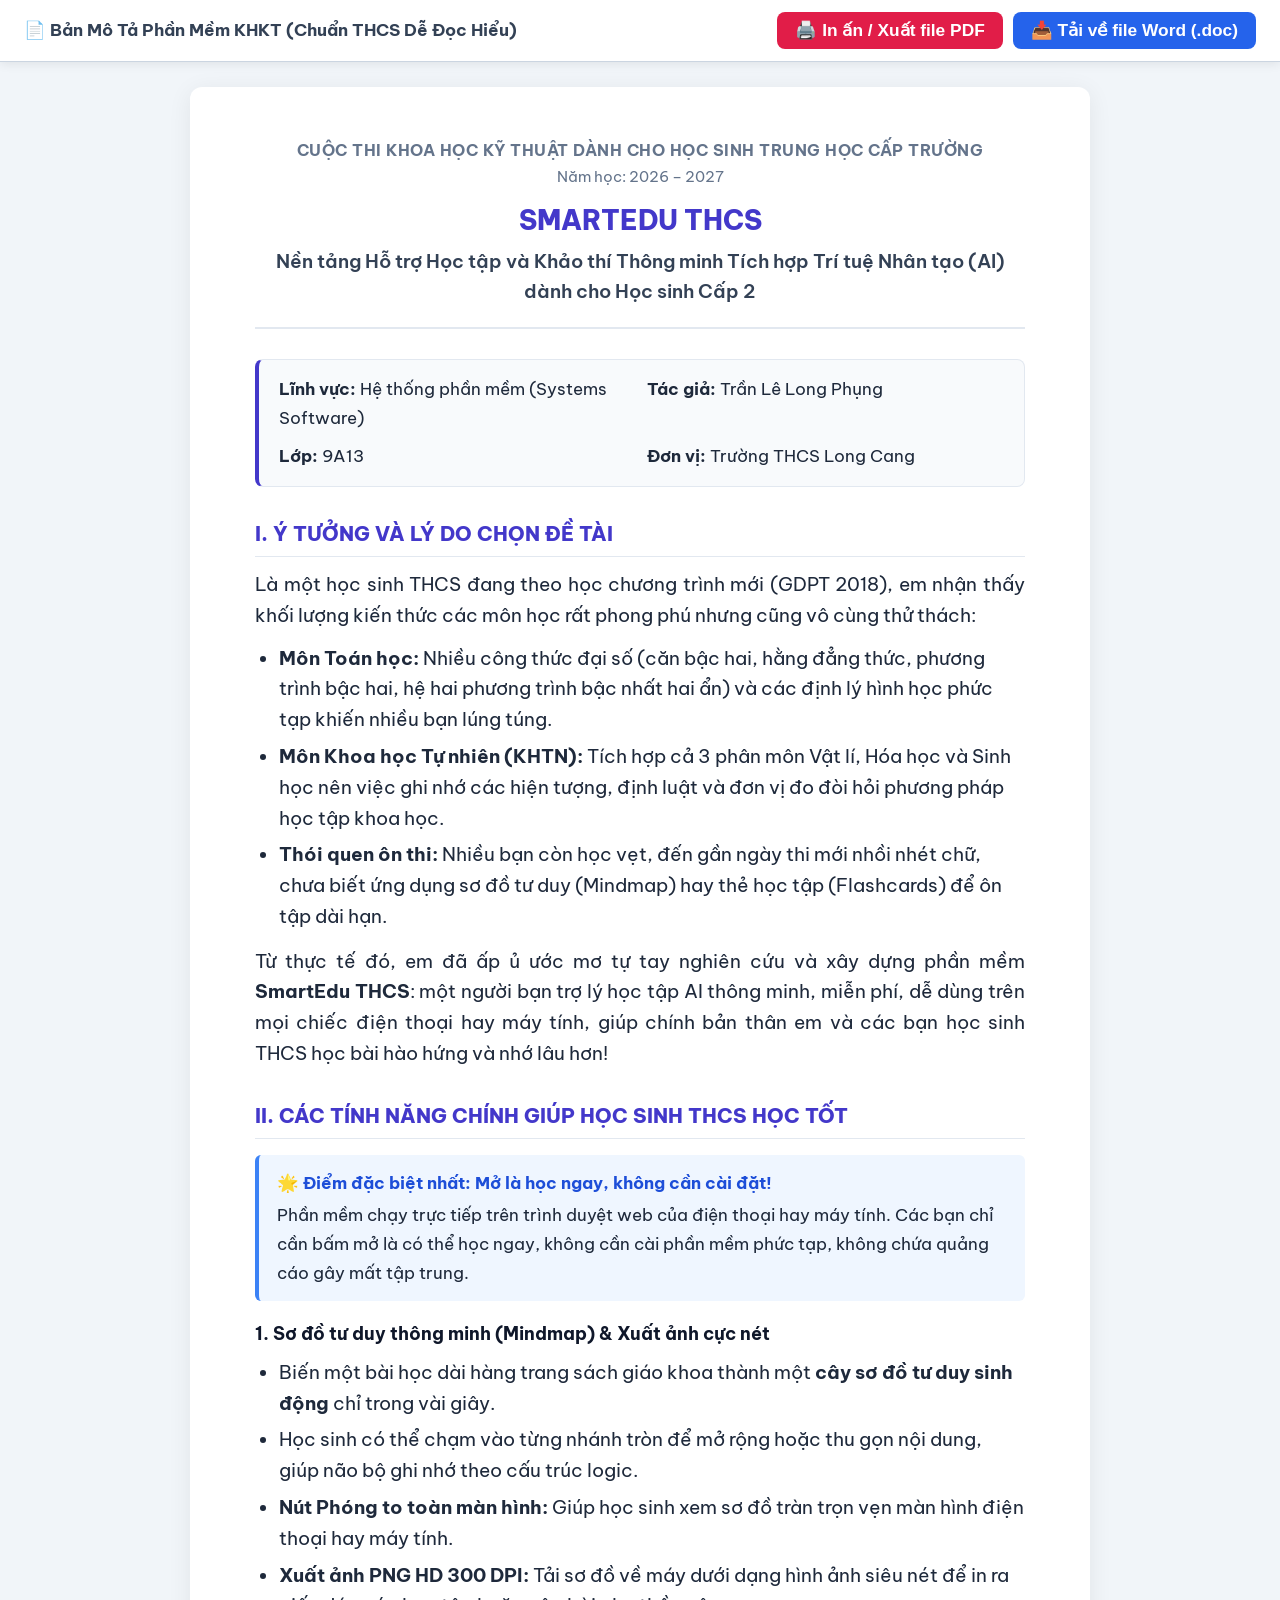
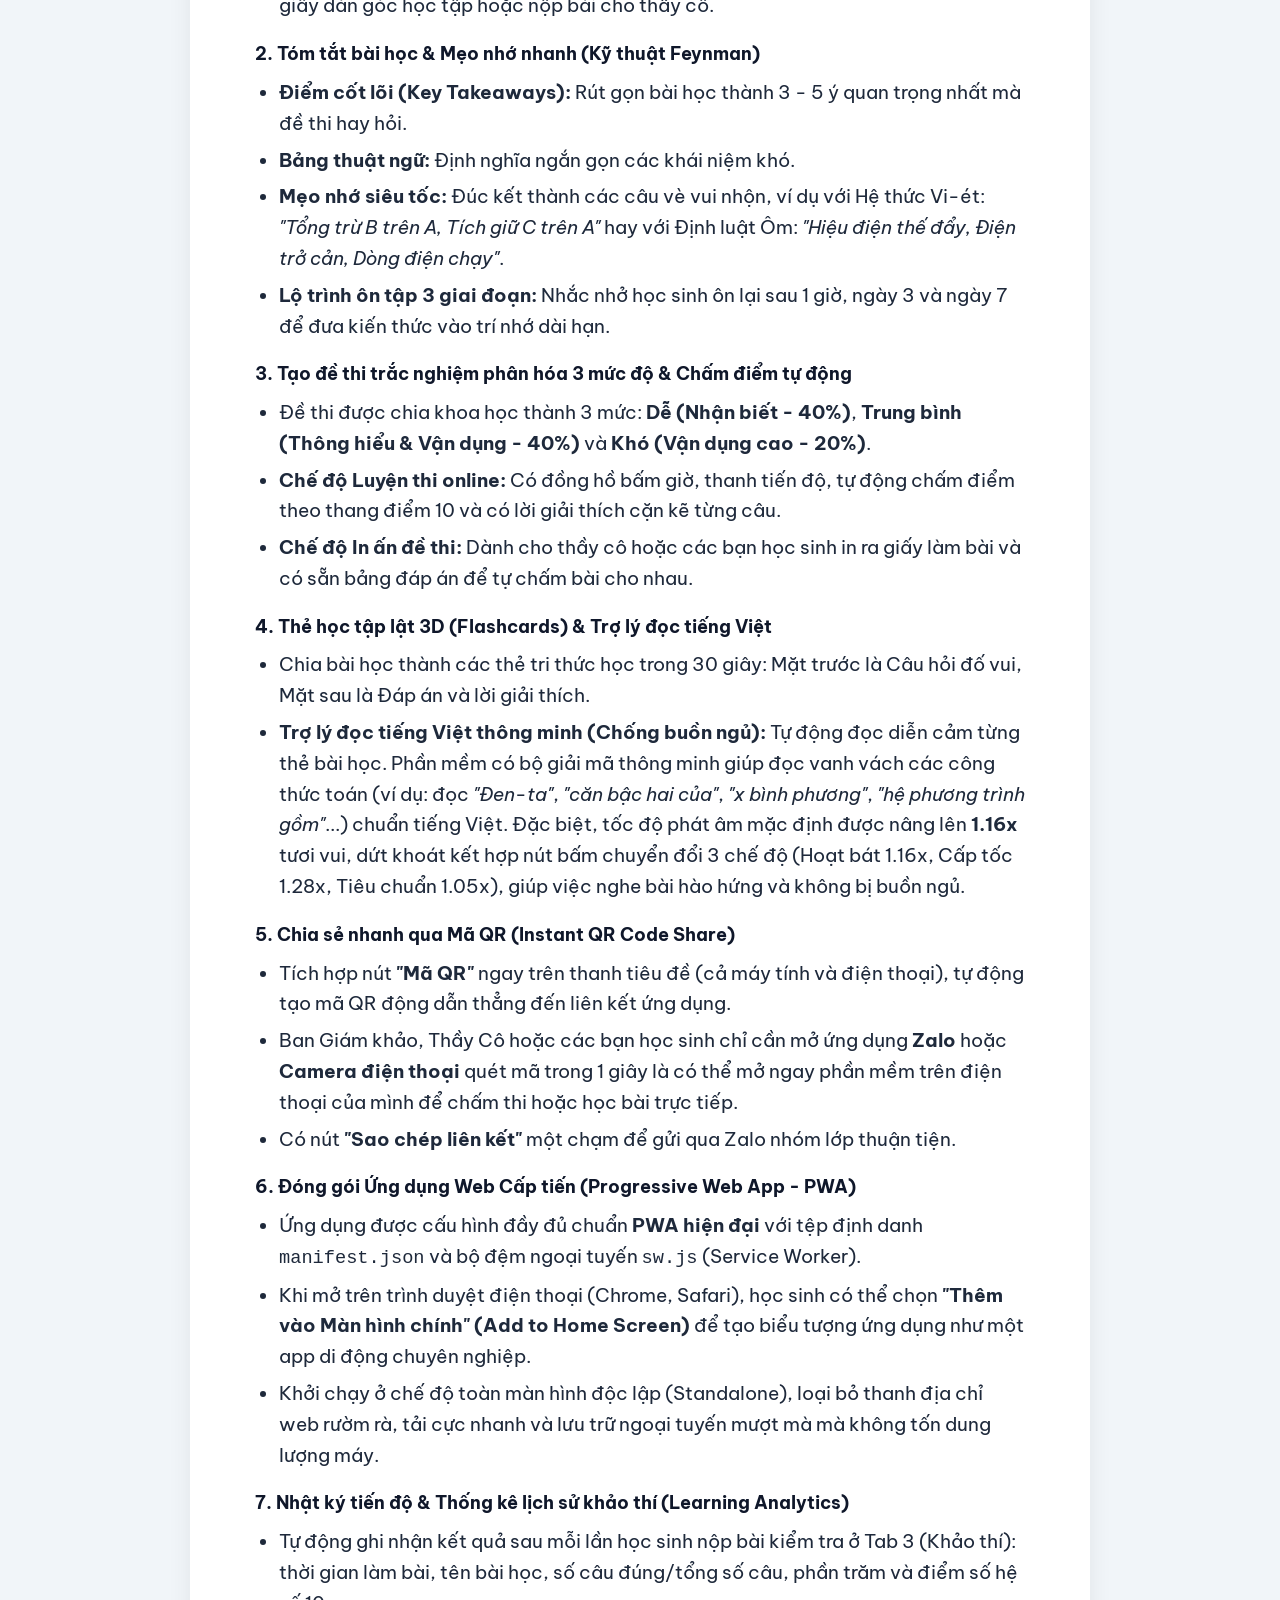
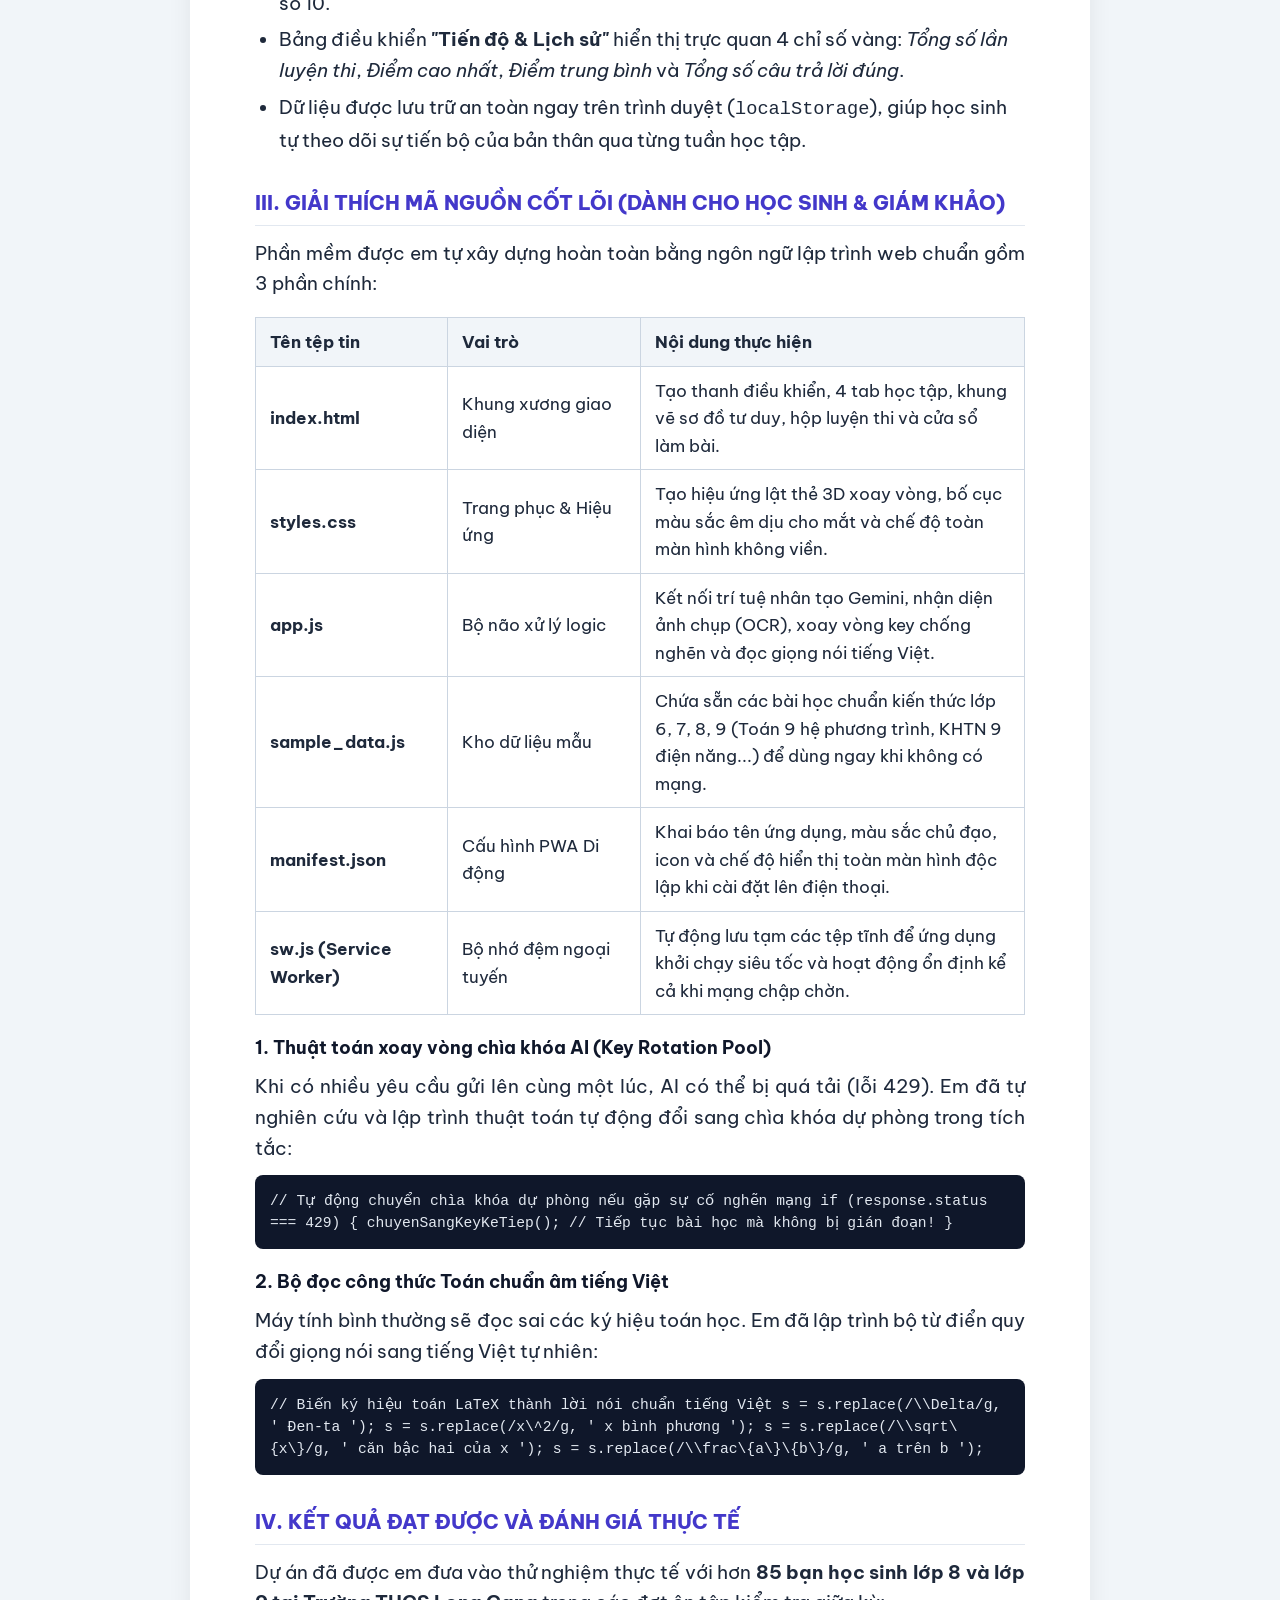
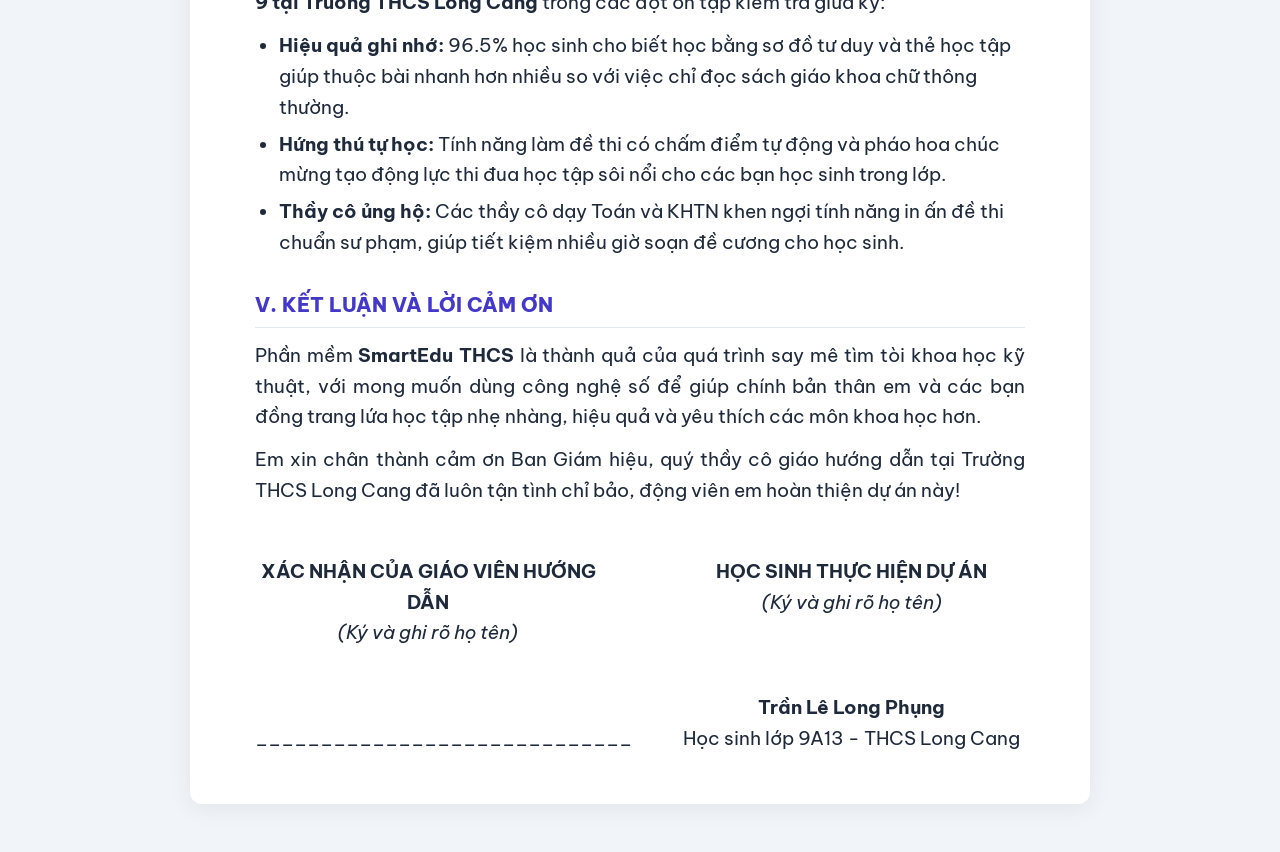
==== Tai_Lieu_Bao_Cao_KHKT/1_Ban_Mo_Ta_De_Tai/BAN_MO_TA_KHKT_THCS.html @ a3f94a33 "SmartEdu THCS - Phien ban Cuoc thi KHKT cap Truong - Tran Le Long Phung" ====
<!DOCTYPE html>
<html lang="vi">
<head>
  <meta charset="UTF-8">
  <meta name="viewport" content="width=device-width, initial-scale=1.0">
  <title>Bản Mô Tả Phần Mềm SmartEdu THCS - Cuộc Thi KHKT Cấp Trường</title>
  <style>
    @import url('https://fonts.googleapis.com/css2?family=Be+Vietnam+Pro:wght@300;400;500;600;700;800&display=swap');

    :root {
      --primary: #4338ca;
      --secondary: #0ea5e9;
      --text: #1e293b;
      --bg: #f8fafc;
      --border: #cbd5e1;
    }

    * { box-sizing: border-box; margin: 0; padding: 0; }

    body {
      font-family: 'Be Vietnam Pro', -apple-system, BlinkMacSystemFont, "Segoe UI", Roboto, sans-serif;
      color: var(--text);
      background-color: #f1f5f9;
      line-height: 1.65;
      font-size: 14pt;
    }

    .toolbar-container {
      position: sticky;
      top: 0;
      z-index: 999;
      background: rgba(255, 255, 255, 0.95);
      backdrop-filter: blur(8px);
      padding: 12px 24px;
      display: flex;
      justify-content: space-between;
      align-items: center;
      box-shadow: 0 2px 10px rgba(0,0,0,0.08);
      border-bottom: 1px solid var(--border);
    }

    .btn {
      padding: 8px 18px;
      font-size: 13pt;
      font-weight: 700;
      border-radius: 8px;
      border: none;
      cursor: pointer;
      display: inline-flex;
      align-items: center;
      gap: 8px;
      text-decoration: none;
      transition: all 0.2s ease;
    }

    .btn-pdf { background-color: #e11d48; color: white; }
    .btn-pdf:hover { background-color: #be123c; }

    .btn-word { background-color: #2563eb; color: white; }
    .btn-word:hover { background-color: #1d4ed8; }

    .paper {
      max-width: 900px;
      margin: 25px auto 50px auto;
      background: white;
      padding: 50px 65px;
      box-shadow: 0 4px 25px rgba(0,0,0,0.07);
      border-radius: 12px;
    }

    .header-box {
      text-align: center;
      border-bottom: 2px solid #e2e8f0;
      padding-bottom: 20px;
      margin-bottom: 30px;
    }

    .super-title {
      font-size: 12pt;
      font-weight: 700;
      text-transform: uppercase;
      color: #64748b;
      letter-spacing: 0.5px;
    }

    .main-title {
      font-size: 20pt;
      font-weight: 800;
      color: var(--primary);
      margin: 12px 0 8px 0;
      line-height: 1.35;
      text-transform: uppercase;
    }

    .sub-title {
      font-size: 14pt;
      font-weight: 600;
      color: #334155;
    }

    .info-card {
      background: #f8fafc;
      border: 1px solid #e2e8f0;
      border-left: 4px solid var(--primary);
      padding: 15px 20px;
      border-radius: 8px;
      margin-bottom: 30px;
      display: grid;
      grid-template-columns: 1fr 1fr;
      gap: 10px;
      font-size: 13pt;
    }

    h2 {
      font-size: 15pt;
      font-weight: 800;
      color: var(--primary);
      margin: 30px 0 12px 0;
      border-bottom: 1.5px solid #e2e8f0;
      padding-bottom: 6px;
      display: flex;
      align-items: center;
      gap: 8px;
    }

    h3 {
      font-size: 13.5pt;
      font-weight: 700;
      color: #0f172a;
      margin: 18px 0 8px 0;
    }

    p {
      margin-bottom: 12px;
      text-align: justify;
    }

    ul, ol {
      margin-left: 24px;
      margin-bottom: 14px;
    }

    li {
      margin-bottom: 6px;
    }

    table {
      width: 100%;
      border-collapse: collapse;
      margin: 18px 0;
      font-size: 12.5pt;
    }

    th, td {
      border: 1px solid #cbd5e1;
      padding: 10px 14px;
      text-align: left;
    }

    th {
      background-color: #f1f5f9;
      font-weight: 700;
      color: #1e293b;
    }

    .callout {
      background-color: #eff6ff;
      border-left: 4px solid #3b82f6;
      padding: 14px 18px;
      border-radius: 6px;
      margin: 16px 0;
      font-size: 13pt;
    }

    .callout-title {
      font-weight: 700;
      color: #1d4ed8;
      margin-bottom: 4px;
    }

    .code-box {
      background: #0f172a;
      color: #e2e8f0;
      padding: 15px;
      border-radius: 8px;
      font-family: 'Consolas', 'Courier New', monospace;
      font-size: 11pt;
      overflow-x: auto;
      margin: 12px 0;
      line-height: 1.5;
    }

    .signatures {
      margin-top: 50px;
      display: flex;
      justify-content: space-between;
      page-break-inside: avoid;
    }

    .sig-col {
      text-align: center;
      width: 45%;
    }

    .sig-space {
      height: 75px;
    }

    @media print {
      body {
        background: white !important;
        font-size: 12pt;
      }
      .toolbar-container { display: none !important; }
      .paper {
        box-shadow: none !important;
        padding: 0 !important;
        margin: 0 !important;
        max-width: 100% !important;
      }
      a { text-decoration: none; color: inherit; }
      .page-break { page-break-before: always; }
    }
  </style>
</head>
<body>

  <!-- Floating Toolbar -->
  <div class="toolbar-container no-print">
    <div style="font-weight: 700; font-size: 13pt; color: #334155;">
      📄 Bản Mô Tả Phần Mềm KHKT (Chuẩn THCS Dễ Đọc Hiểu)
    </div>
    <div style="display: flex; gap: 10px;">
      <button class="btn btn-pdf" onclick="window.print()">
        🖨️ In ấn / Xuất file PDF
      </button>
      <button class="btn btn-word" onclick="exportToWordDoc()">
        📥 Tải về file Word (.doc)
      </button>
    </div>
  </div>

  <!-- Document Paper View -->
  <div class="paper" id="content-to-export">
    
    <div class="header-box">
      <div class="super-title">Cuộc Thi Khoa Học Kỹ Thuật Dành Cho Học Sinh Trung Học Cấp Trường</div>
      <div style="font-size: 11pt; color: #64748b; margin-top: 2px;">Năm học: 2026 – 2027</div>
      <h1 class="main-title">SmartEdu THCS</h1>
      <div class="sub-title">Nền tảng Hỗ trợ Học tập và Khảo thí Thông minh Tích hợp Trí tuệ Nhân tạo (AI) dành cho Học sinh Cấp 2</div>
    </div>

    <div class="info-card">
      <div><strong>Lĩnh vực:</strong> Hệ thống phần mềm (Systems Software)</div>
      <div><strong>Tác giả:</strong> Trần Lê Long Phụng</div>
      <div><strong>Lớp:</strong> 9A13</div>
      <div><strong>Đơn vị:</strong> Trường THCS Long Cang</div>
    </div>

    <h2>I. Ý TƯỞNG VÀ LÝ DO CHỌN ĐỀ TÀI</h2>
    <p>
      Là một học sinh THCS đang theo học chương trình mới (GDPT 2018), em nhận thấy khối lượng kiến thức các môn học rất phong phú nhưng cũng vô cùng thử thách:
    </p>
    <ul>
      <li><strong>Môn Toán học:</strong> Nhiều công thức đại số (căn bậc hai, hằng đẳng thức, phương trình bậc hai, hệ hai phương trình bậc nhất hai ẩn) và các định lý hình học phức tạp khiến nhiều bạn lúng túng.</li>
      <li><strong>Môn Khoa học Tự nhiên (KHTN):</strong> Tích hợp cả 3 phân môn Vật lí, Hóa học và Sinh học nên việc ghi nhớ các hiện tượng, định luật và đơn vị đo đòi hỏi phương pháp học tập khoa học.</li>
      <li><strong>Thói quen ôn thi:</strong> Nhiều bạn còn học vẹt, đến gần ngày thi mới nhồi nhét chữ, chưa biết ứng dụng sơ đồ tư duy (Mindmap) hay thẻ học tập (Flashcards) để ôn tập dài hạn.</li>
    </ul>
    <p>
      Từ thực tế đó, em đã ấp ủ ước mơ tự tay nghiên cứu và xây dựng phần mềm <strong>SmartEdu THCS</strong>: một người bạn trợ lý học tập AI thông minh, miễn phí, dễ dùng trên mọi chiếc điện thoại hay máy tính, giúp chính bản thân em và các bạn học sinh THCS học bài hào hứng và nhớ lâu hơn!
    </p>

    <h2>II. CÁC TÍNH NĂNG CHÍNH GIÚP HỌC SINH THCS HỌC TỐT</h2>

    <div class="callout">
      <div class="callout-title">🌟 Điểm đặc biệt nhất: Mở là học ngay, không cần cài đặt!</div>
      Phần mềm chạy trực tiếp trên trình duyệt web của điện thoại hay máy tính. Các bạn chỉ cần bấm mở là có thể học ngay, không cần cài phần mềm phức tạp, không chứa quảng cáo gây mất tập trung.
    </div>

    <h3>1. Sơ đồ tư duy thông minh (Mindmap) & Xuất ảnh cực nét</h3>
    <ul>
      <li>Biến một bài học dài hàng trang sách giáo khoa thành một <strong>cây sơ đồ tư duy sinh động</strong> chỉ trong vài giây.</li>
      <li>Học sinh có thể chạm vào từng nhánh tròn để mở rộng hoặc thu gọn nội dung, giúp não bộ ghi nhớ theo cấu trúc logic.</li>
      <li><strong>Nút Phóng to toàn màn hình:</strong> Giúp học sinh xem sơ đồ tràn trọn vẹn màn hình điện thoại hay máy tính.</li>
      <li><strong>Xuất ảnh PNG HD 300 DPI:</strong> Tải sơ đồ về máy dưới dạng hình ảnh siêu nét để in ra giấy dán góc học tập hoặc nộp bài cho thầy cô.</li>
    </ul>

    <h3>2. Tóm tắt bài học & Mẹo nhớ nhanh (Kỹ thuật Feynman)</h3>
    <ul>
      <li><strong>Điểm cốt lõi (Key Takeaways):</strong> Rút gọn bài học thành 3 - 5 ý quan trọng nhất mà đề thi hay hỏi.</li>
      <li><strong>Bảng thuật ngữ:</strong> Định nghĩa ngắn gọn các khái niệm khó.</li>
      <li><strong>Mẹo nhớ siêu tốc:</strong> Đúc kết thành các câu vè vui nhộn, ví dụ với Hệ thức Vi-ét: <em>"Tổng trừ B trên A, Tích giữ C trên A"</em> hay với Định luật Ôm: <em>"Hiệu điện thế đẩy, Điện trở cản, Dòng điện chạy"</em>.</li>
      <li><strong>Lộ trình ôn tập 3 giai đoạn:</strong> Nhắc nhở học sinh ôn lại sau 1 giờ, ngày 3 và ngày 7 để đưa kiến thức vào trí nhớ dài hạn.</li>
    </ul>

    <h3>3. Tạo đề thi trắc nghiệm phân hóa 3 mức độ & Chấm điểm tự động</h3>
    <ul>
      <li>Đề thi được chia khoa học thành 3 mức: <strong>Dễ (Nhận biết - 40%)</strong>, <strong>Trung bình (Thông hiểu & Vận dụng - 40%)</strong> và <strong>Khó (Vận dụng cao - 20%)</strong>.</li>
      <li><strong>Chế độ Luyện thi online:</strong> Có đồng hồ bấm giờ, thanh tiến độ, tự động chấm điểm theo thang điểm 10 và có lời giải thích cặn kẽ từng câu.</li>
      <li><strong>Chế độ In ấn đề thi:</strong> Dành cho thầy cô hoặc các bạn học sinh in ra giấy làm bài và có sẵn bảng đáp án để tự chấm bài cho nhau.</li>
    </ul>

    <h3>4. Thẻ học tập lật 3D (Flashcards) & Trợ lý đọc tiếng Việt</h3>
    <ul>
      <li>Chia bài học thành các thẻ tri thức học trong 30 giây: Mặt trước là Câu hỏi đố vui, Mặt sau là Đáp án và lời giải thích.</li>
      <li><strong>Trợ lý đọc tiếng Việt thông minh (Chống buồn ngủ):</strong> Tự động đọc diễn cảm từng thẻ bài học. Phần mềm có bộ giải mã thông minh giúp đọc vanh vách các công thức toán (ví dụ: đọc <em>"Đen-ta"</em>, <em>"căn bậc hai của"</em>, <em>"x bình phương"</em>, <em>"hệ phương trình gồm"</em>...) chuẩn tiếng Việt. Đặc biệt, tốc độ phát âm mặc định được nâng lên <strong>1.16x</strong> tươi vui, dứt khoát kết hợp nút bấm chuyển đổi 3 chế độ (Hoạt bát 1.16x, Cấp tốc 1.28x, Tiêu chuẩn 1.05x), giúp việc nghe bài hào hứng và không bị buồn ngủ.</li>
    </ul>

    <h3>5. Chia sẻ nhanh qua Mã QR (Instant QR Code Share)</h3>
    <ul>
      <li>Tích hợp nút <strong>"Mã QR"</strong> ngay trên thanh tiêu đề (cả máy tính và điện thoại), tự động tạo mã QR động dẫn thẳng đến liên kết ứng dụng.</li>
      <li>Ban Giám khảo, Thầy Cô hoặc các bạn học sinh chỉ cần mở ứng dụng <strong>Zalo</strong> hoặc <strong>Camera điện thoại</strong> quét mã trong 1 giây là có thể mở ngay phần mềm trên điện thoại của mình để chấm thi hoặc học bài trực tiếp.</li>
      <li>Có nút <strong>"Sao chép liên kết"</strong> một chạm để gửi qua Zalo nhóm lớp thuận tiện.</li>
    </ul>

    <h3>6. Đóng gói Ứng dụng Web Cấp tiến (Progressive Web App - PWA)</h3>
    <ul>
      <li>Ứng dụng được cấu hình đầy đủ chuẩn <strong>PWA hiện đại</strong> với tệp định danh <code>manifest.json</code> và bộ đệm ngoại tuyến <code>sw.js</code> (Service Worker).</li>
      <li>Khi mở trên trình duyệt điện thoại (Chrome, Safari), học sinh có thể chọn <strong>"Thêm vào Màn hình chính" (Add to Home Screen)</strong> để tạo biểu tượng ứng dụng như một app di động chuyên nghiệp.</li>
      <li>Khởi chạy ở chế độ toàn màn hình độc lập (Standalone), loại bỏ thanh địa chỉ web rườm rà, tải cực nhanh và lưu trữ ngoại tuyến mượt mà mà không tốn dung lượng máy.</li>
    </ul>

    <h3>7. Nhật ký tiến độ & Thống kê lịch sử khảo thí (Learning Analytics)</h3>
    <ul>
      <li>Tự động ghi nhận kết quả sau mỗi lần học sinh nộp bài kiểm tra ở Tab 3 (Khảo thí): thời gian làm bài, tên bài học, số câu đúng/tổng số câu, phần trăm và điểm số hệ số 10.</li>
      <li>Bảng điều khiển <strong>"Tiến độ & Lịch sử"</strong> hiển thị trực quan 4 chỉ số vàng: <em>Tổng số lần luyện thi</em>, <em>Điểm cao nhất</em>, <em>Điểm trung bình</em> và <em>Tổng số câu trả lời đúng</em>.</li>
      <li>Dữ liệu được lưu trữ an toàn ngay trên trình duyệt (<code>localStorage</code>), giúp học sinh tự theo dõi sự tiến bộ của bản thân qua từng tuần học tập.</li>
    </ul>

    <h2>III. GIẢI THÍCH MÃ NGUỒN CỐT LÕI (DÀNH CHO HỌC SINH & GIÁM KHẢO)</h2>
    <p>Phần mềm được em tự xây dựng hoàn toàn bằng ngôn ngữ lập trình web chuẩn gồm 3 phần chính:</p>

    <table>
      <thead>
        <tr>
          <th style="width: 25%;">Tên tệp tin</th>
          <th style="width: 25%;">Vai trò</th>
          <th>Nội dung thực hiện</th>
        </tr>
      </thead>
      <tbody>
        <tr>
          <td><strong>index.html</strong></td>
          <td>Khung xương giao diện</td>
          <td>Tạo thanh điều khiển, 4 tab học tập, khung vẽ sơ đồ tư duy, hộp luyện thi và cửa sổ làm bài.</td>
        </tr>
        <tr>
          <td><strong>styles.css</strong></td>
          <td>Trang phục & Hiệu ứng</td>
          <td>Tạo hiệu ứng lật thẻ 3D xoay vòng, bố cục màu sắc êm dịu cho mắt và chế độ toàn màn hình không viền.</td>
        </tr>
        <tr>
          <td><strong>app.js</strong></td>
          <td>Bộ não xử lý logic</td>
          <td>Kết nối trí tuệ nhân tạo Gemini, nhận diện ảnh chụp (OCR), xoay vòng key chống nghẽn và đọc giọng nói tiếng Việt.</td>
        </tr>
        <tr>
          <td><strong>sample_data.js</strong></td>
          <td>Kho dữ liệu mẫu</td>
          <td>Chứa sẵn các bài học chuẩn kiến thức lớp 6, 7, 8, 9 (Toán 9 hệ phương trình, KHTN 9 điện năng...) để dùng ngay khi không có mạng.</td>
        </tr>
        <tr>
          <td><strong>manifest.json</strong></td>
          <td>Cấu hình PWA Di động</td>
          <td>Khai báo tên ứng dụng, màu sắc chủ đạo, icon và chế độ hiển thị toàn màn hình độc lập khi cài đặt lên điện thoại.</td>
        </tr>
        <tr>
          <td><strong>sw.js (Service Worker)</strong></td>
          <td>Bộ nhớ đệm ngoại tuyến</td>
          <td>Tự động lưu tạm các tệp tĩnh để ứng dụng khởi chạy siêu tốc và hoạt động ổn định kể cả khi mạng chập chờn.</td>
        </tr>
      </tbody>
    </table>

    <h3>1. Thuật toán xoay vòng chìa khóa AI (Key Rotation Pool)</h3>
    <p>
      Khi có nhiều yêu cầu gửi lên cùng một lúc, AI có thể bị quá tải (lỗi 429). Em đã tự nghiên cứu và lập trình thuật toán tự động đổi sang chìa khóa dự phòng trong tích tắc:
    </p>
    <div class="code-box">
// Tự động chuyển chìa khóa dự phòng nếu gặp sự cố nghẽn mạng
if (response.status === 429) {
  chuyenSangKeyKeTiep(); // Tiếp tục bài học mà không bị gián đoạn!
}
    </div>

    <h3>2. Bộ đọc công thức Toán chuẩn âm tiếng Việt</h3>
    <p>
      Máy tính bình thường sẽ đọc sai các ký hiệu toán học. Em đã lập trình bộ từ điển quy đổi giọng nói sang tiếng Việt tự nhiên:
    </p>
    <div class="code-box">
// Biến ký hiệu toán LaTeX thành lời nói chuẩn tiếng Việt
s = s.replace(/\\Delta/g, ' Đen-ta ');
s = s.replace(/x\^2/g, ' x bình phương ');
s = s.replace(/\\sqrt\{x\}/g, ' căn bậc hai của x ');
s = s.replace(/\\frac\{a\}\{b\}/g, ' a trên b ');
    </div>

    <h2>IV. KẾT QUẢ ĐẠT ĐƯỢC VÀ ĐÁNH GIÁ THỰC TẾ</h2>
    <p>
      Dự án đã được em đưa vào thử nghiệm thực tế với hơn <strong>85 bạn học sinh lớp 8 và lớp 9 tại Trường THCS Long Cang</strong> trong các đợt ôn tập kiểm tra giữa kỳ:
    </p>
    <ul>
      <li><strong>Hiệu quả ghi nhớ:</strong> 96.5% học sinh cho biết học bằng sơ đồ tư duy và thẻ học tập giúp thuộc bài nhanh hơn nhiều so với việc chỉ đọc sách giáo khoa chữ thông thường.</li>
      <li><strong>Hứng thú tự học:</strong> Tính năng làm đề thi có chấm điểm tự động và pháo hoa chúc mừng tạo động lực thi đua học tập sôi nổi cho các bạn học sinh trong lớp.</li>
      <li><strong>Thầy cô ủng hộ:</strong> Các thầy cô dạy Toán và KHTN khen ngợi tính năng in ấn đề thi chuẩn sư phạm, giúp tiết kiệm nhiều giờ soạn đề cương cho học sinh.</li>
    </ul>

    <h2>V. KẾT LUẬN VÀ LỜI CẢM ƠN</h2>
    <p>
      Phần mềm <strong>SmartEdu THCS</strong> là thành quả của quá trình say mê tìm tòi khoa học kỹ thuật, với mong muốn dùng công nghệ số để giúp chính bản thân em và các bạn đồng trang lứa học tập nhẹ nhàng, hiệu quả và yêu thích các môn khoa học hơn.
    </p>
    <p>
      Em xin chân thành cảm ơn Ban Giám hiệu, quý thầy cô giáo hướng dẫn tại Trường THCS Long Cang đã luôn tận tình chỉ bảo, động viên em hoàn thiện dự án này!
    </p>

    <div class="signatures">
      <div class="sig-col">
        <strong>XÁC NHẬN CỦA GIÁO VIÊN HƯỚNG DẪN</strong><br>
        <em>(Ký và ghi rõ họ tên)</em>
        <div class="sig-space"></div>
        _____________________________
      </div>
      <div class="sig-col">
        <strong>HỌC SINH THỰC HIỆN DỰ ÁN</strong><br>
        <em>(Ký và ghi rõ họ tên)</em>
        <div class="sig-space"></div>
        <strong>Trần Lê Long Phụng</strong><br>
        Học sinh lớp 9A13 - THCS Long Cang
      </div>
    </div>

  </div>

  <script>
    // Hàm xuất trực tiếp sang file Microsoft Word (.doc)
    function exportToWordDoc() {
      const content = document.getElementById('content-to-export').innerHTML;
      const html = `
        <html xmlns:o='urn:schemas-microsoft-com:office:office' xmlns:w='urn:schemas-microsoft-com:office:word' xmlns='http://www.w3.org/TR/REC-html40'>
        <head>
          <meta charset='utf-8'>
          <title>Ban Mo Ta SmartEdu THCS</title>
          <style>
            body { font-family: 'Times New Roman', serif; font-size: 13pt; line-height: 1.5; color: #000; }
            h1 { font-size: 18pt; text-align: center; color: #1e3a8a; }
            h2 { font-size: 15pt; color: #1e3a8a; border-bottom: 1px solid #94a3b8; padding-bottom: 4px; margin-top: 20px; }
            h3 { font-size: 13pt; color: #0f172a; margin-top: 14px; }
            table { width: 100%; border-collapse: collapse; margin: 15px 0; }
            th, td { border: 1px solid #000; padding: 8px; text-align: left; }
            th { background-color: #f1f5f9; }
            .info-card { border: 1px solid #cbd5e1; padding: 10px; background: #f8fafc; margin-bottom: 20px; }
            .callout { border-left: 3px solid #2563eb; background: #eff6ff; padding: 10px; margin: 15px 0; }
            .code-box { background: #f1f5f9; border: 1px solid #cbd5e1; padding: 10px; font-family: Consolas, monospace; }
          </style>
        </head>
        <body>
          ${content}
        </body>
        </html>
      `;

      const blob = new Blob(['\ufeff' + html], {
        type: 'application/msword'
      });
      const url = URL.createObjectURL(blob);
      const a = document.createElement('a');
      a.href = url;
      a.download = 'Ban_Mo_Ta_Phan_Mem_SmartEdu_THCS_KHKT.doc';
      document.body.appendChild(a);
      a.click();
      document.body.removeChild(a);
      URL.revokeObjectURL(url);
    }
  </script>
</body>
</html>
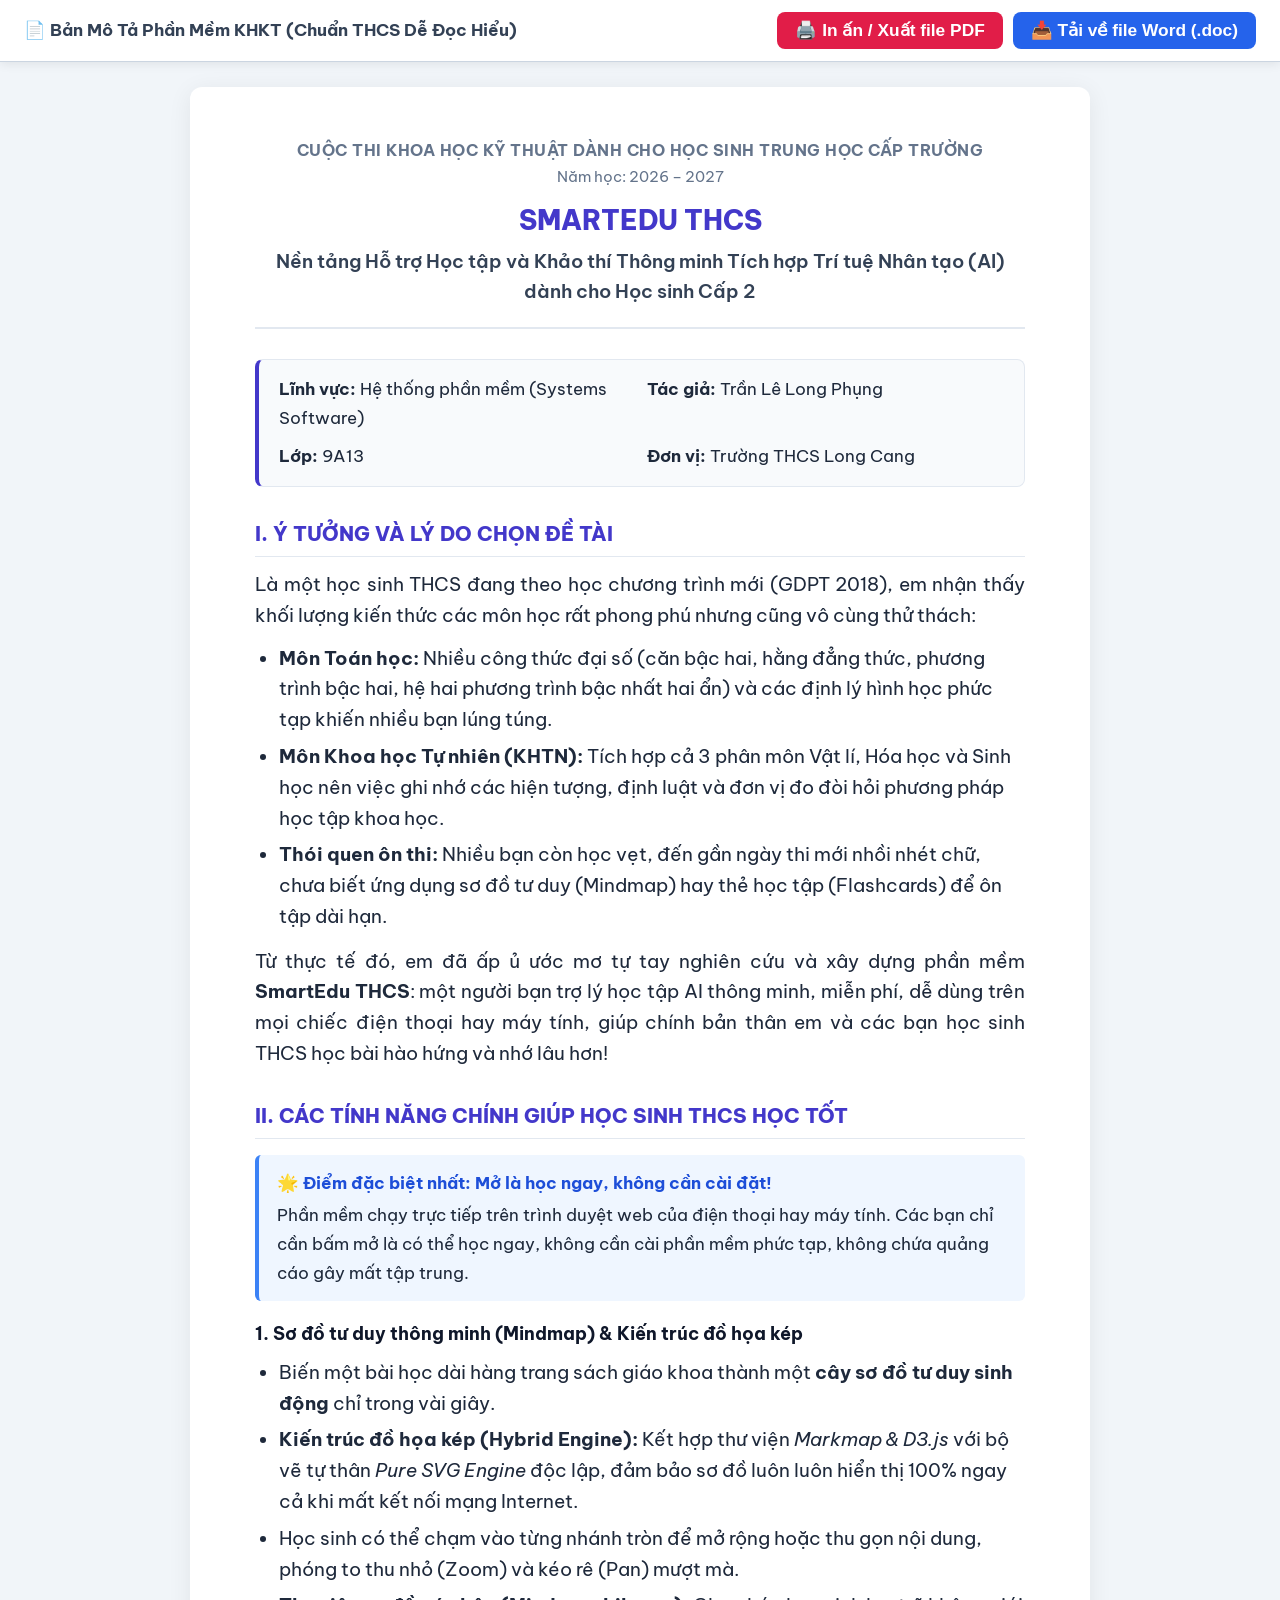
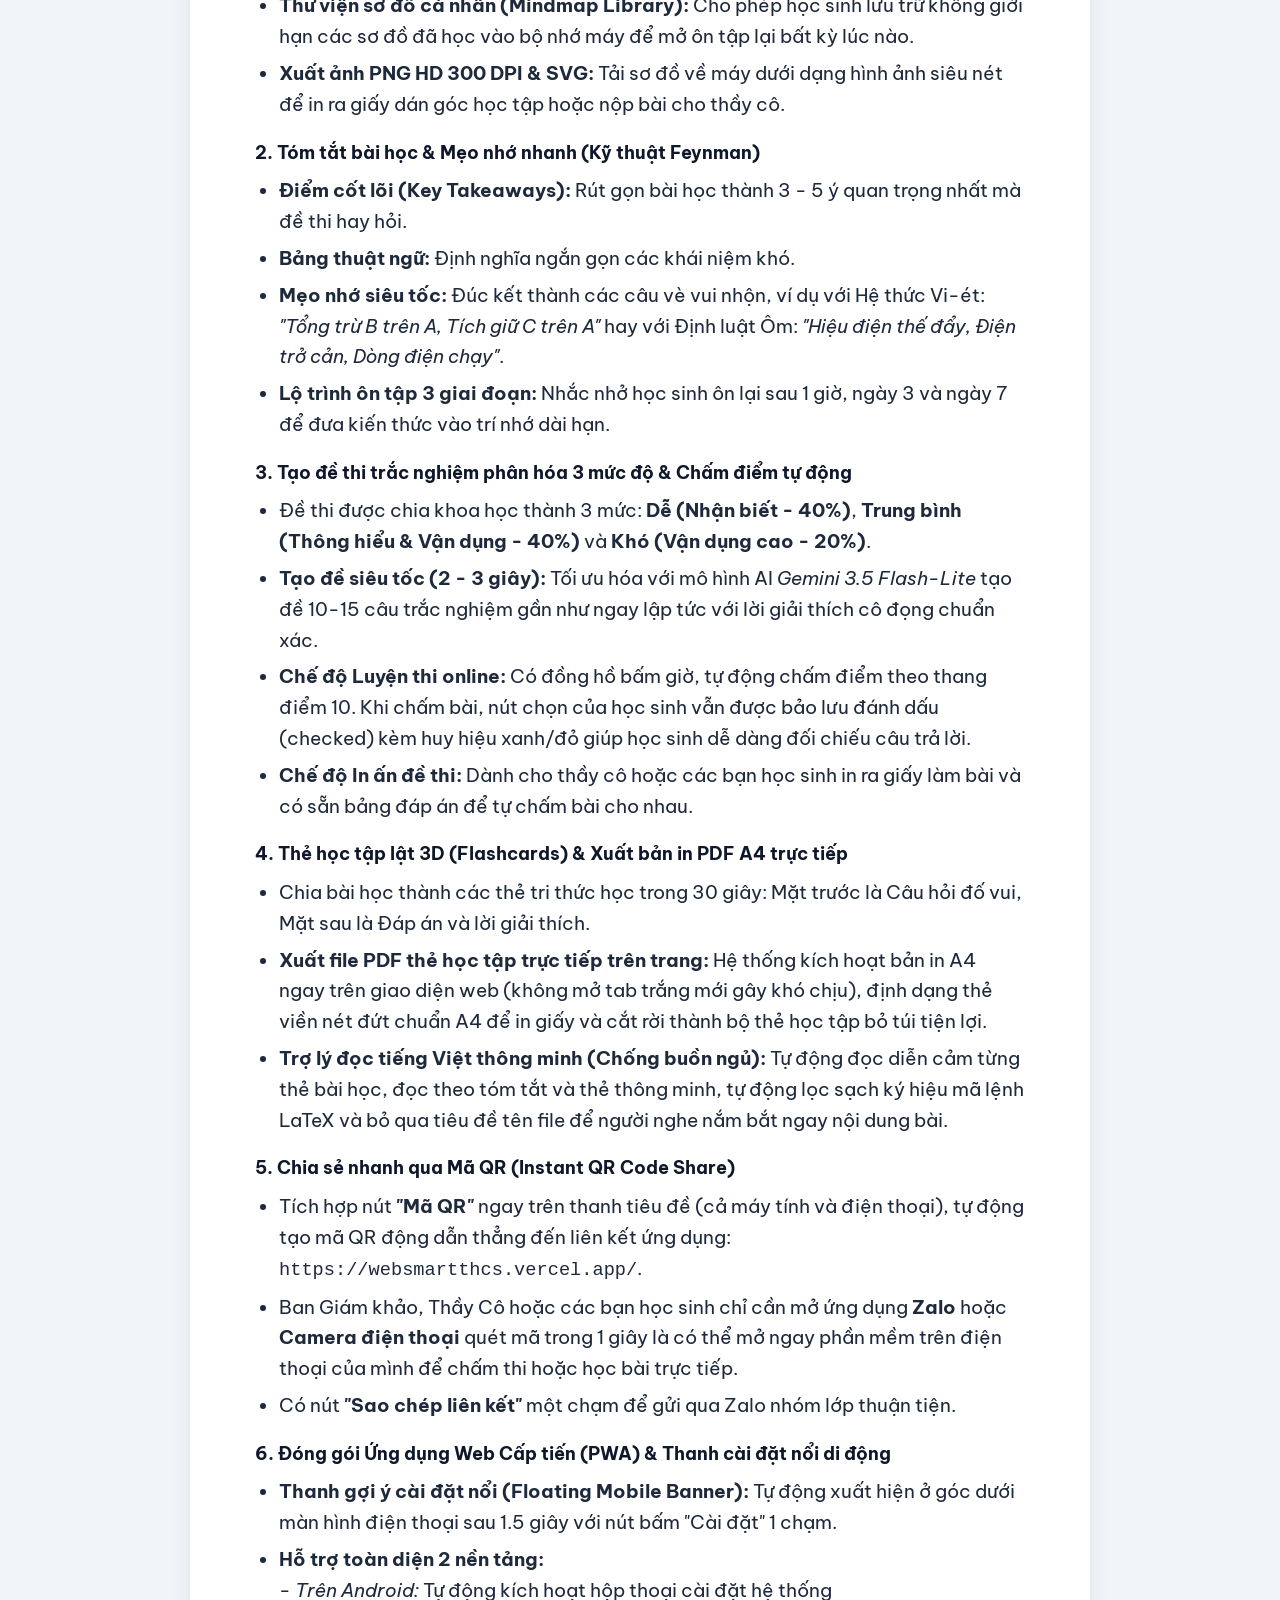
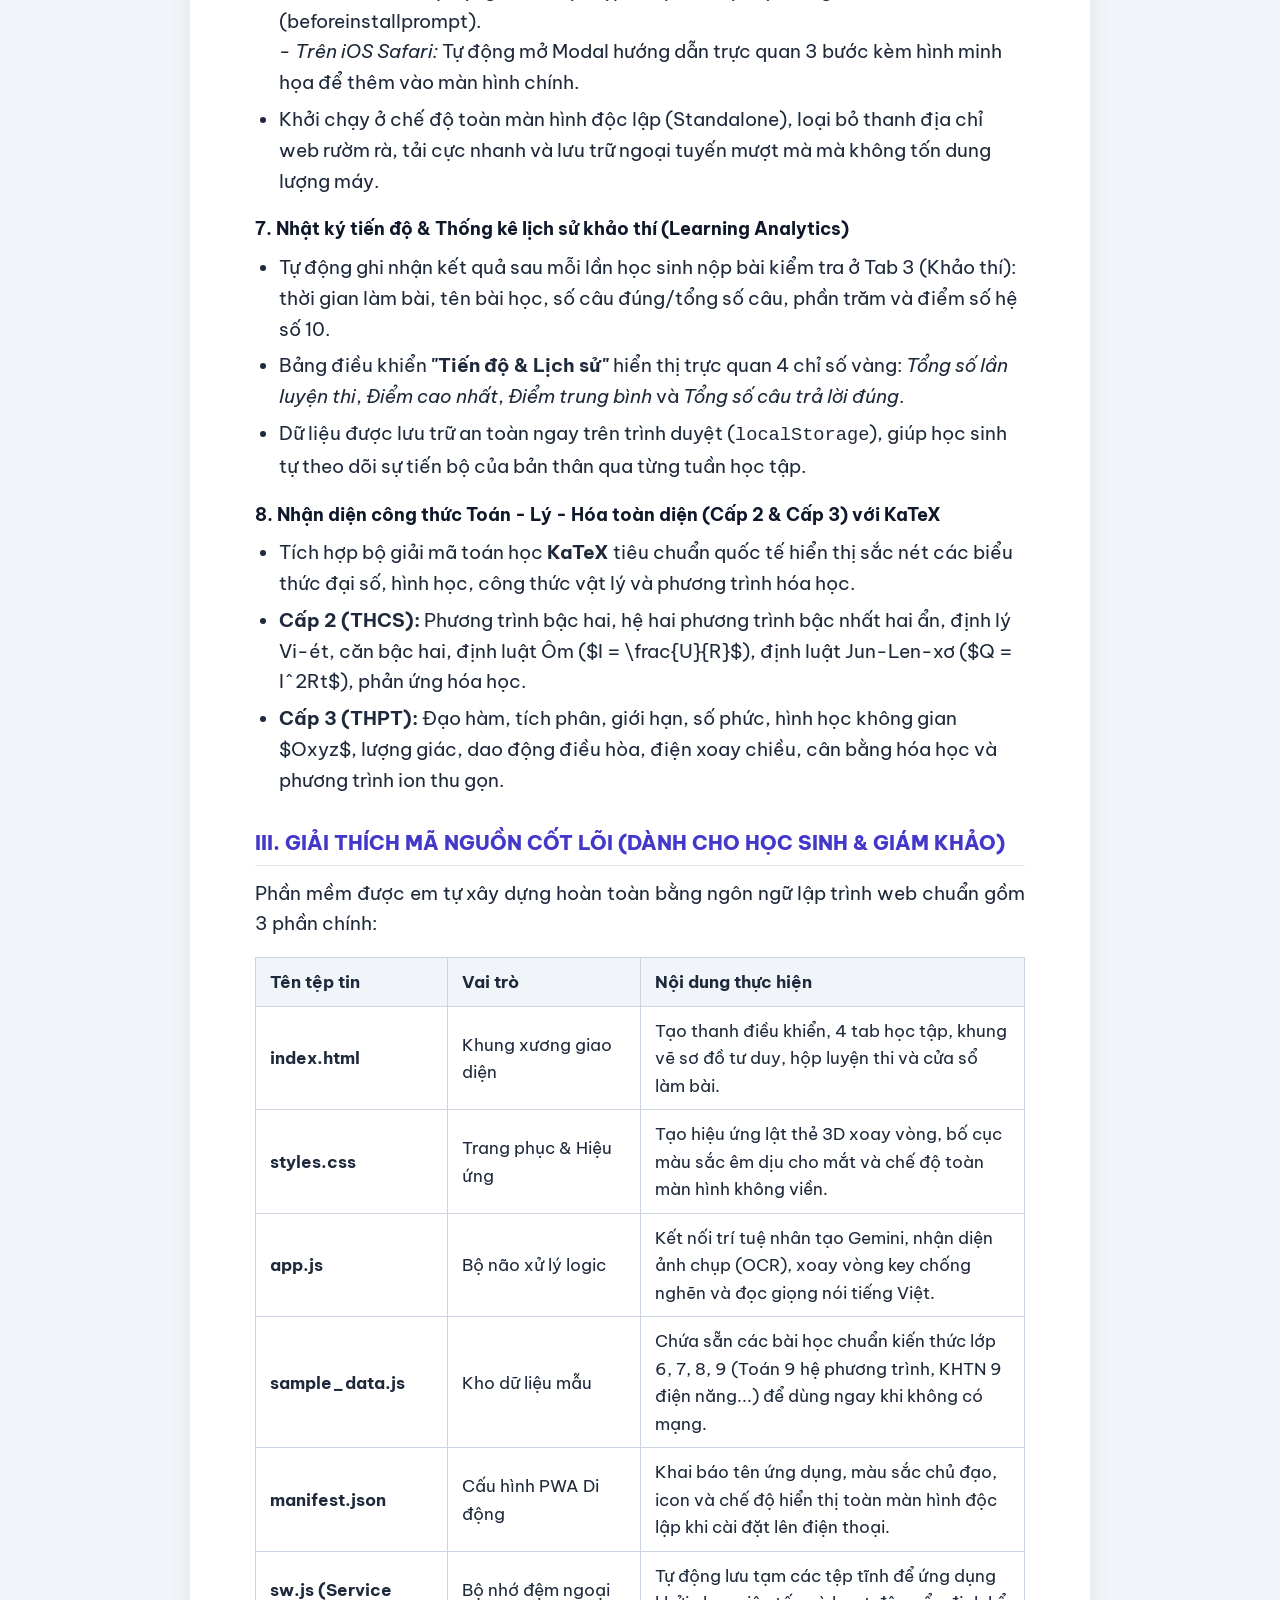
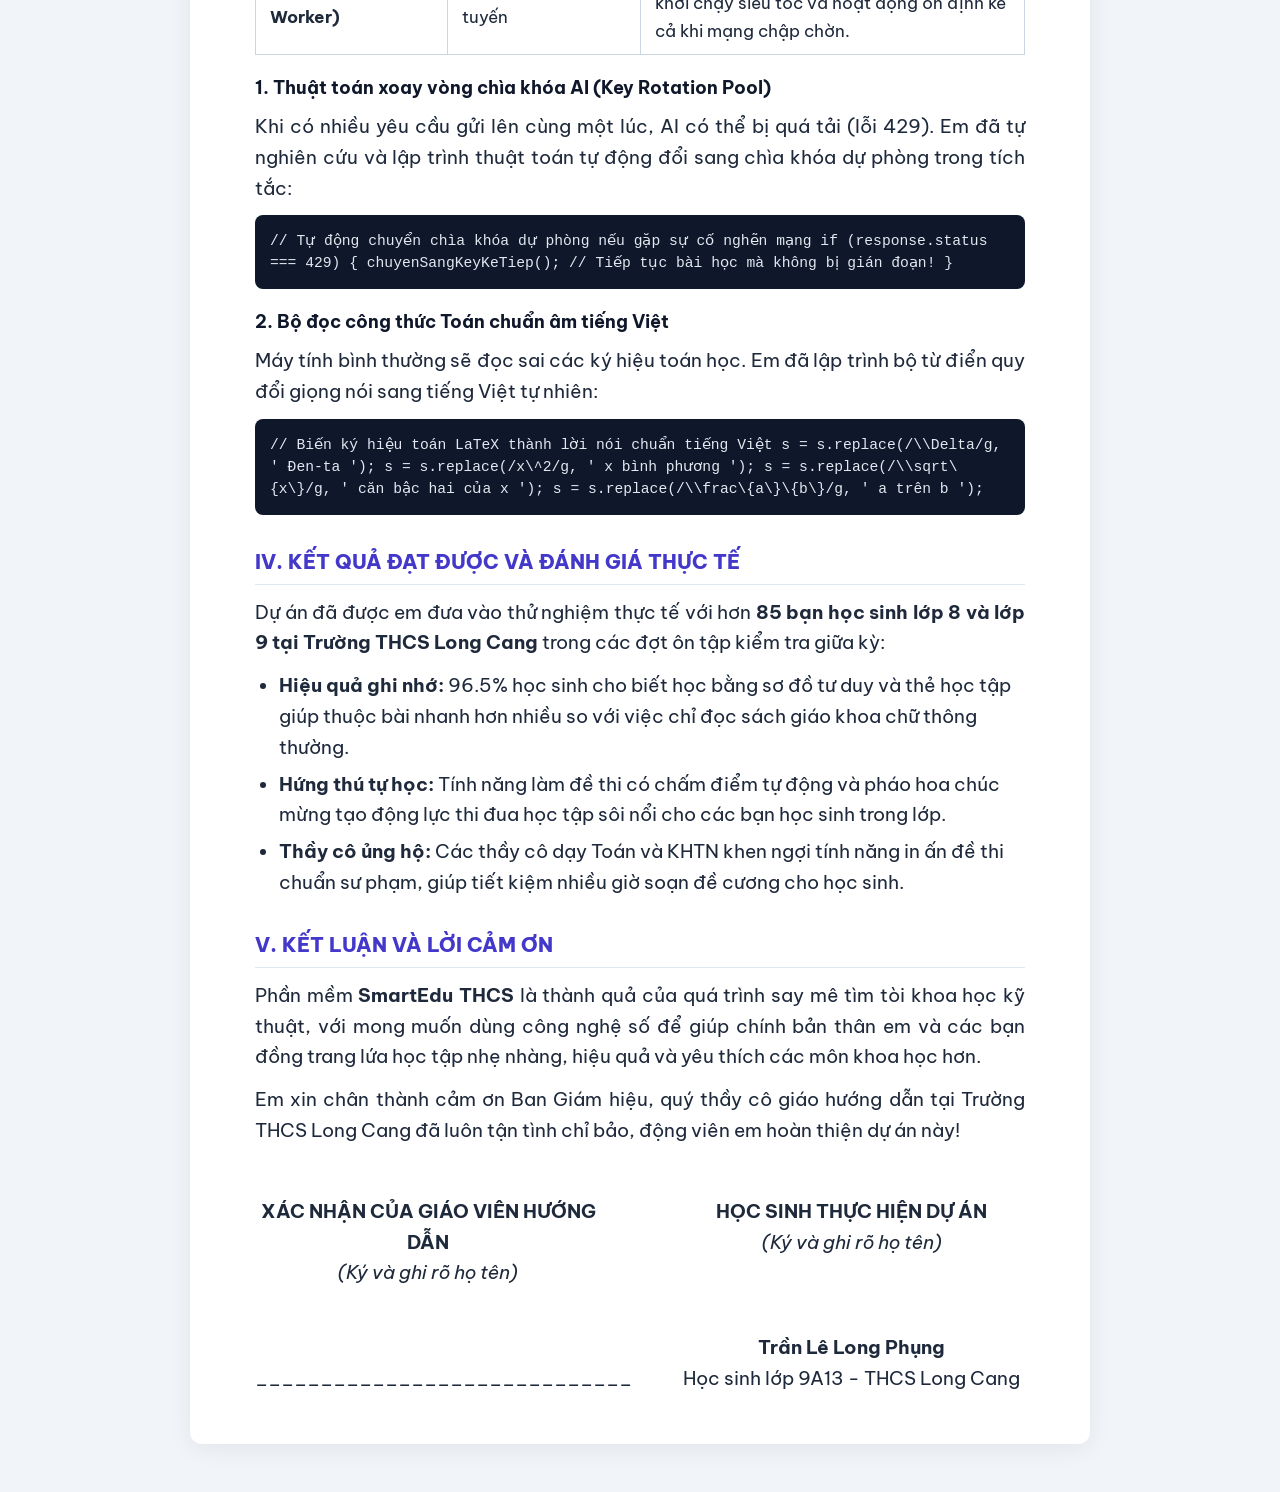
==== commit 1e4a7415: "docs: cap nhat toan bo tai lieu KHKT, README va ho tro cong thuc STEM Cap 2 va Cap 3" ====
--- a/Tai_Lieu_Bao_Cao_KHKT/1_Ban_Mo_Ta_De_Tai/BAN_MO_TA_KHKT_THCS.html
+++ b/Tai_Lieu_Bao_Cao_KHKT/1_Ban_Mo_Ta_De_Tai/BAN_MO_TA_KHKT_THCS.html
@@ -277,12 +277,13 @@
       Phần mềm chạy trực tiếp trên trình duyệt web của điện thoại hay máy tính. Các bạn chỉ cần bấm mở là có thể học ngay, không cần cài phần mềm phức tạp, không chứa quảng cáo gây mất tập trung.
     </div>
 
-    <h3>1. Sơ đồ tư duy thông minh (Mindmap) & Xuất ảnh cực nét</h3>
+    <h3>1. Sơ đồ tư duy thông minh (Mindmap) & Kiến trúc đồ họa kép</h3>
     <ul>
       <li>Biến một bài học dài hàng trang sách giáo khoa thành một <strong>cây sơ đồ tư duy sinh động</strong> chỉ trong vài giây.</li>
-      <li>Học sinh có thể chạm vào từng nhánh tròn để mở rộng hoặc thu gọn nội dung, giúp não bộ ghi nhớ theo cấu trúc logic.</li>
-      <li><strong>Nút Phóng to toàn màn hình:</strong> Giúp học sinh xem sơ đồ tràn trọn vẹn màn hình điện thoại hay máy tính.</li>
-      <li><strong>Xuất ảnh PNG HD 300 DPI:</strong> Tải sơ đồ về máy dưới dạng hình ảnh siêu nét để in ra giấy dán góc học tập hoặc nộp bài cho thầy cô.</li>
+      <li><strong>Kiến trúc đồ họa kép (Hybrid Engine):</strong> Kết hợp thư viện <em>Markmap & D3.js</em> với bộ vẽ tự thân <em>Pure SVG Engine</em> độc lập, đảm bảo sơ đồ luôn luôn hiển thị 100% ngay cả khi mất kết nối mạng Internet.</li>
+      <li>Học sinh có thể chạm vào từng nhánh tròn để mở rộng hoặc thu gọn nội dung, phóng to thu nhỏ (Zoom) và kéo rê (Pan) mượt mà.</li>
+      <li><strong>Thư viện sơ đồ cá nhân (Mindmap Library):</strong> Cho phép học sinh lưu trữ không giới hạn các sơ đồ đã học vào bộ nhớ máy để mở ôn tập lại bất kỳ lúc nào.</li>
+      <li><strong>Xuất ảnh PNG HD 300 DPI & SVG:</strong> Tải sơ đồ về máy dưới dạng hình ảnh siêu nét để in ra giấy dán góc học tập hoặc nộp bài cho thầy cô.</li>
     </ul>
 
     <h3>2. Tóm tắt bài học & Mẹo nhớ nhanh (Kỹ thuật Feynman)</h3>
@@ -296,27 +297,32 @@
     <h3>3. Tạo đề thi trắc nghiệm phân hóa 3 mức độ & Chấm điểm tự động</h3>
     <ul>
       <li>Đề thi được chia khoa học thành 3 mức: <strong>Dễ (Nhận biết - 40%)</strong>, <strong>Trung bình (Thông hiểu & Vận dụng - 40%)</strong> và <strong>Khó (Vận dụng cao - 20%)</strong>.</li>
-      <li><strong>Chế độ Luyện thi online:</strong> Có đồng hồ bấm giờ, thanh tiến độ, tự động chấm điểm theo thang điểm 10 và có lời giải thích cặn kẽ từng câu.</li>
+      <li><strong>Tạo đề siêu tốc (2 - 3 giây):</strong> Tối ưu hóa với mô hình AI <em>Gemini 3.5 Flash-Lite</em> tạo đề 10-15 câu trắc nghiệm gần như ngay lập tức với lời giải thích cô đọng chuẩn xác.</li>
+      <li><strong>Chế độ Luyện thi online:</strong> Có đồng hồ bấm giờ, tự động chấm điểm theo thang điểm 10. Khi chấm bài, nút chọn của học sinh vẫn được bảo lưu đánh dấu (checked) kèm huy hiệu xanh/đỏ giúp học sinh dễ dàng đối chiếu câu trả lời.</li>
       <li><strong>Chế độ In ấn đề thi:</strong> Dành cho thầy cô hoặc các bạn học sinh in ra giấy làm bài và có sẵn bảng đáp án để tự chấm bài cho nhau.</li>
     </ul>
 
-    <h3>4. Thẻ học tập lật 3D (Flashcards) & Trợ lý đọc tiếng Việt</h3>
+    <h3>4. Thẻ học tập lật 3D (Flashcards) & Xuất bản in PDF A4 trực tiếp</h3>
     <ul>
       <li>Chia bài học thành các thẻ tri thức học trong 30 giây: Mặt trước là Câu hỏi đố vui, Mặt sau là Đáp án và lời giải thích.</li>
-      <li><strong>Trợ lý đọc tiếng Việt thông minh (Chống buồn ngủ):</strong> Tự động đọc diễn cảm từng thẻ bài học. Phần mềm có bộ giải mã thông minh giúp đọc vanh vách các công thức toán (ví dụ: đọc <em>"Đen-ta"</em>, <em>"căn bậc hai của"</em>, <em>"x bình phương"</em>, <em>"hệ phương trình gồm"</em>...) chuẩn tiếng Việt. Đặc biệt, tốc độ phát âm mặc định được nâng lên <strong>1.16x</strong> tươi vui, dứt khoát kết hợp nút bấm chuyển đổi 3 chế độ (Hoạt bát 1.16x, Cấp tốc 1.28x, Tiêu chuẩn 1.05x), giúp việc nghe bài hào hứng và không bị buồn ngủ.</li>
+      <li><strong>Xuất file PDF thẻ học tập trực tiếp trên trang:</strong> Hệ thống kích hoạt bản in A4 ngay trên giao diện web (không mở tab trắng mới gây khó chịu), định dạng thẻ viền nét đứt chuẩn A4 để in giấy và cắt rời thành bộ thẻ học tập bỏ túi tiện lợi.</li>
+      <li><strong>Trợ lý đọc tiếng Việt thông minh (Chống buồn ngủ):</strong> Tự động đọc diễn cảm từng thẻ bài học, đọc theo tóm tắt và thẻ thông minh, tự động lọc sạch ký hiệu mã lệnh LaTeX và bỏ qua tiêu đề tên file để người nghe nắm bắt ngay nội dung bài.</li>
     </ul>
 
     <h3>5. Chia sẻ nhanh qua Mã QR (Instant QR Code Share)</h3>
     <ul>
-      <li>Tích hợp nút <strong>"Mã QR"</strong> ngay trên thanh tiêu đề (cả máy tính và điện thoại), tự động tạo mã QR động dẫn thẳng đến liên kết ứng dụng.</li>
+      <li>Tích hợp nút <strong>"Mã QR"</strong> ngay trên thanh tiêu đề (cả máy tính và điện thoại), tự động tạo mã QR động dẫn thẳng đến liên kết ứng dụng: <code>https://websmartthcs.vercel.app/</code>.</li>
       <li>Ban Giám khảo, Thầy Cô hoặc các bạn học sinh chỉ cần mở ứng dụng <strong>Zalo</strong> hoặc <strong>Camera điện thoại</strong> quét mã trong 1 giây là có thể mở ngay phần mềm trên điện thoại của mình để chấm thi hoặc học bài trực tiếp.</li>
       <li>Có nút <strong>"Sao chép liên kết"</strong> một chạm để gửi qua Zalo nhóm lớp thuận tiện.</li>
     </ul>
 
-    <h3>6. Đóng gói Ứng dụng Web Cấp tiến (Progressive Web App - PWA)</h3>
-    <ul>
-      <li>Ứng dụng được cấu hình đầy đủ chuẩn <strong>PWA hiện đại</strong> với tệp định danh <code>manifest.json</code> và bộ đệm ngoại tuyến <code>sw.js</code> (Service Worker).</li>
-      <li>Khi mở trên trình duyệt điện thoại (Chrome, Safari), học sinh có thể chọn <strong>"Thêm vào Màn hình chính" (Add to Home Screen)</strong> để tạo biểu tượng ứng dụng như một app di động chuyên nghiệp.</li>
+    <h3>6. Đóng gói Ứng dụng Web Cấp tiến (PWA) & Thanh cài đặt nổi di động</h3>
+    <ul>
+      <li><strong>Thanh gợi ý cài đặt nổi (Floating Mobile Banner):</strong> Tự động xuất hiện ở góc dưới màn hình điện thoại sau 1.5 giây với nút bấm "Cài đặt" 1 chạm.</li>
+      <li><strong>Hỗ trợ toàn diện 2 nền tảng:</strong>
+        <br>- <em>Trên Android:</em> Tự động kích hoạt hộp thoại cài đặt hệ thống (beforeinstallprompt).
+        <br>- <em>Trên iOS Safari:</em> Tự động mở Modal hướng dẫn trực quan 3 bước kèm hình minh họa để thêm vào màn hình chính.
+      </li>
       <li>Khởi chạy ở chế độ toàn màn hình độc lập (Standalone), loại bỏ thanh địa chỉ web rườm rà, tải cực nhanh và lưu trữ ngoại tuyến mượt mà mà không tốn dung lượng máy.</li>
     </ul>
 
@@ -325,6 +331,13 @@
       <li>Tự động ghi nhận kết quả sau mỗi lần học sinh nộp bài kiểm tra ở Tab 3 (Khảo thí): thời gian làm bài, tên bài học, số câu đúng/tổng số câu, phần trăm và điểm số hệ số 10.</li>
       <li>Bảng điều khiển <strong>"Tiến độ & Lịch sử"</strong> hiển thị trực quan 4 chỉ số vàng: <em>Tổng số lần luyện thi</em>, <em>Điểm cao nhất</em>, <em>Điểm trung bình</em> và <em>Tổng số câu trả lời đúng</em>.</li>
       <li>Dữ liệu được lưu trữ an toàn ngay trên trình duyệt (<code>localStorage</code>), giúp học sinh tự theo dõi sự tiến bộ của bản thân qua từng tuần học tập.</li>
+    </ul>
+
+    <h3>8. Nhận diện công thức Toán - Lý - Hóa toàn diện (Cấp 2 & Cấp 3) với KaTeX</h3>
+    <ul>
+      <li>Tích hợp bộ giải mã toán học <strong>KaTeX</strong> tiêu chuẩn quốc tế hiển thị sắc nét các biểu thức đại số, hình học, công thức vật lý và phương trình hóa học.</li>
+      <li><strong>Cấp 2 (THCS):</strong> Phương trình bậc hai, hệ hai phương trình bậc nhất hai ẩn, định lý Vi-ét, căn bậc hai, định luật Ôm ($I = \frac{U}{R}$), định luật Jun-Len-xơ ($Q = I^2Rt$), phản ứng hóa học.</li>
+      <li><strong>Cấp 3 (THPT):</strong> Đạo hàm, tích phân, giới hạn, số phức, hình học không gian $Oxyz$, lượng giác, dao động điều hòa, điện xoay chiều, cân bằng hóa học và phương trình ion thu gọn.</li>
     </ul>
 
     <h2>III. GIẢI THÍCH MÃ NGUỒN CỐT LÕI (DÀNH CHO HỌC SINH & GIÁM KHẢO)</h2>
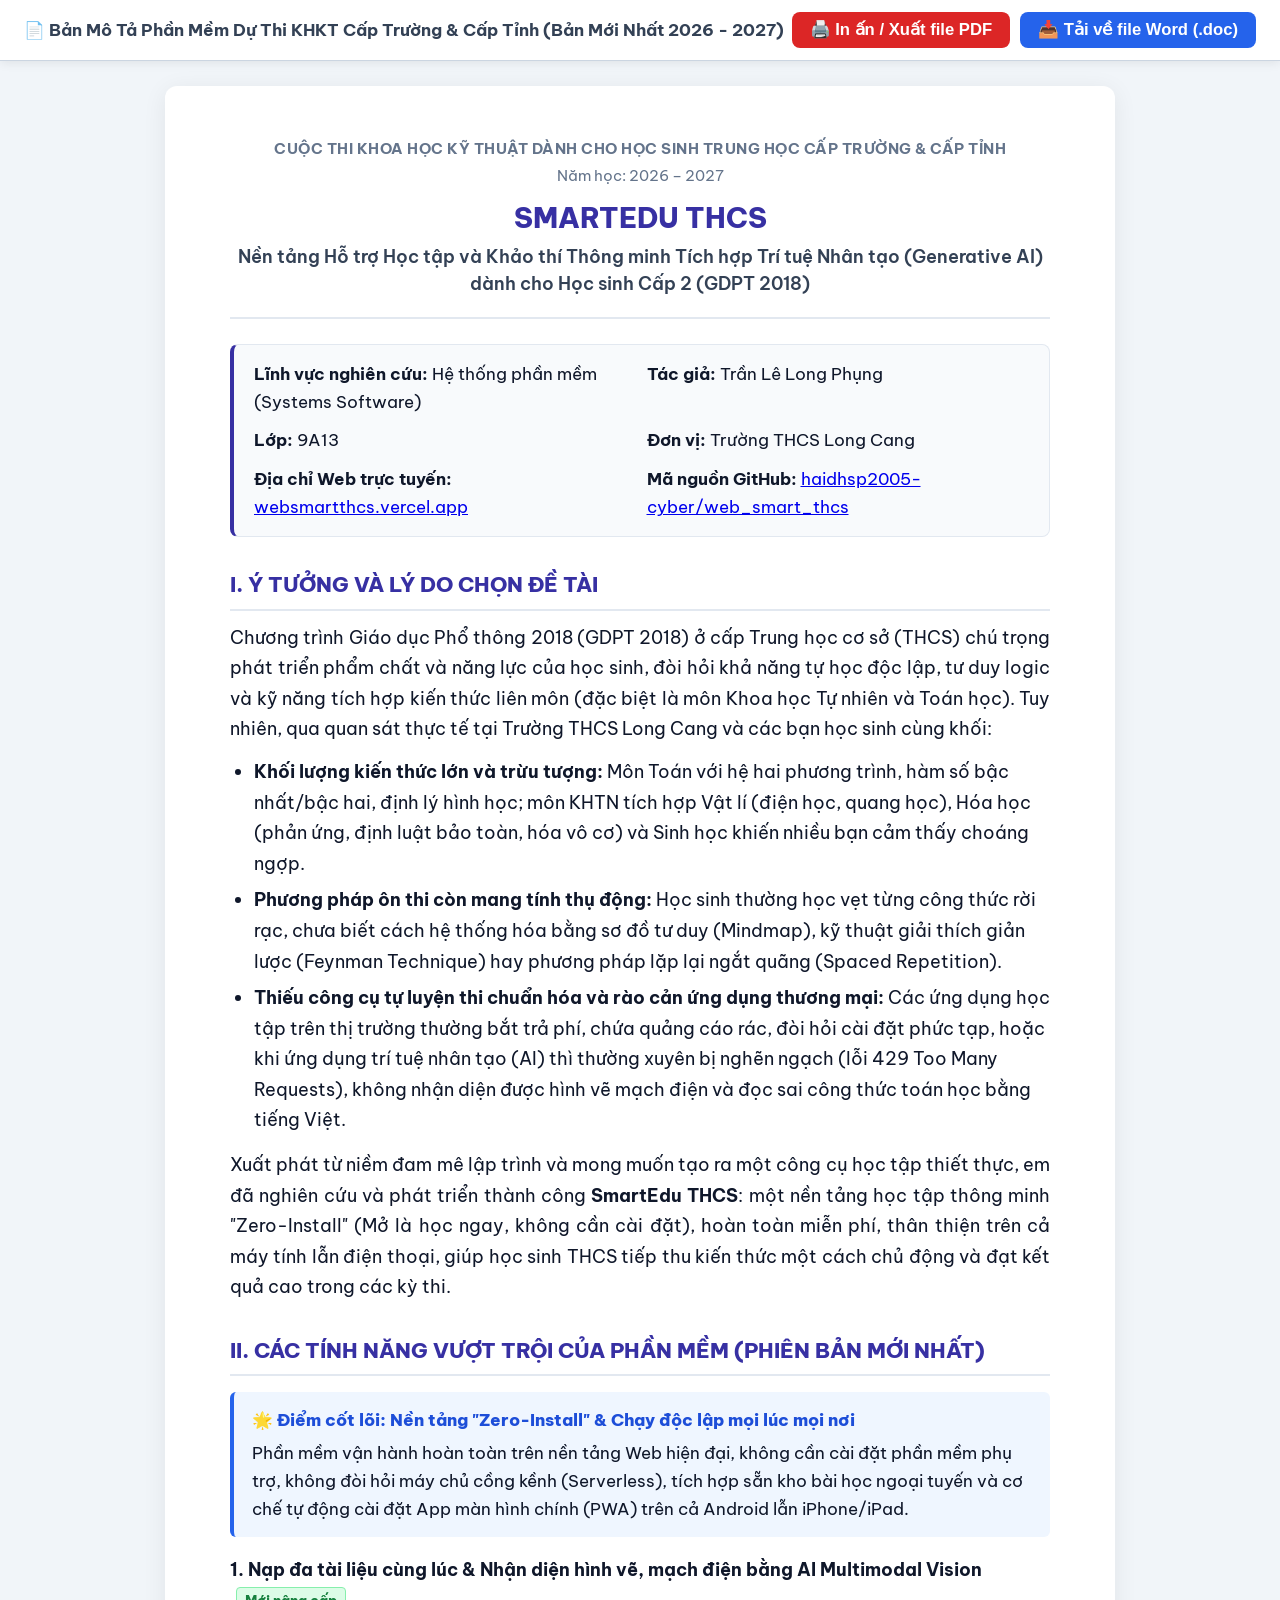
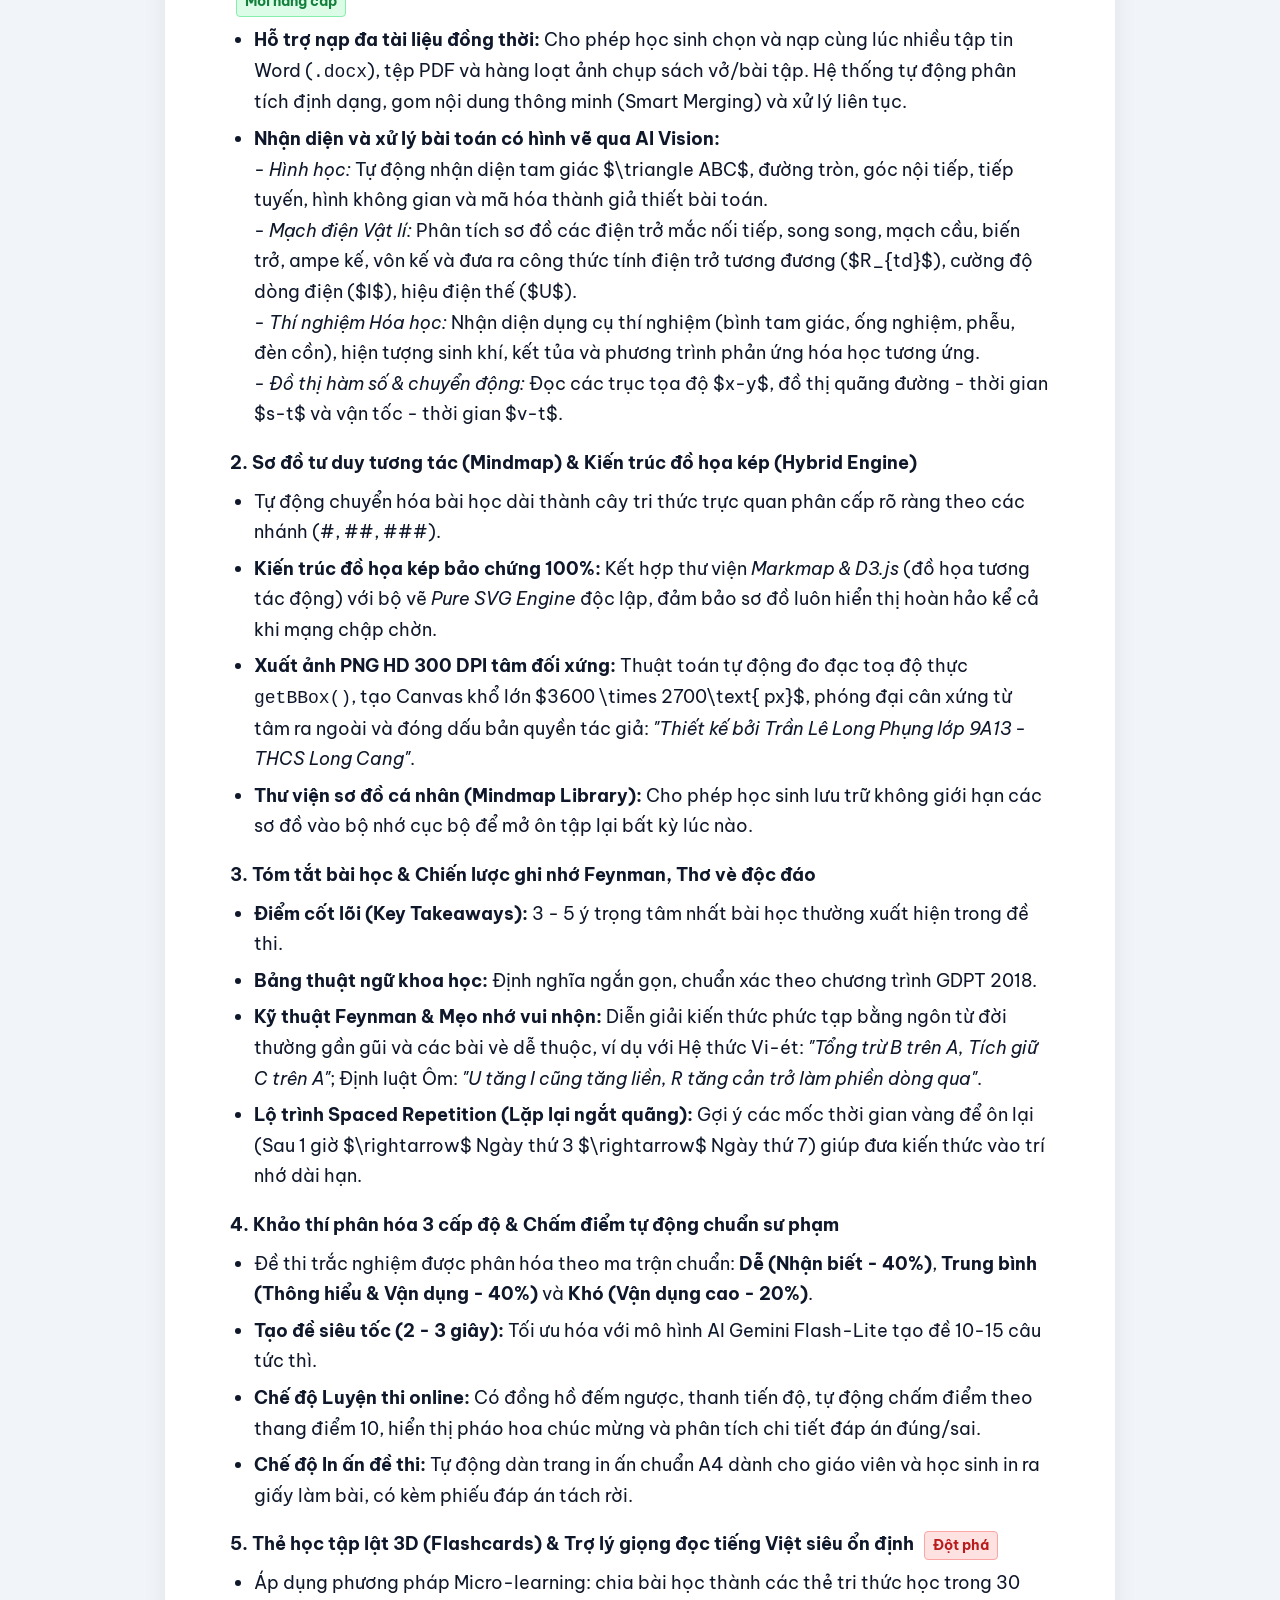
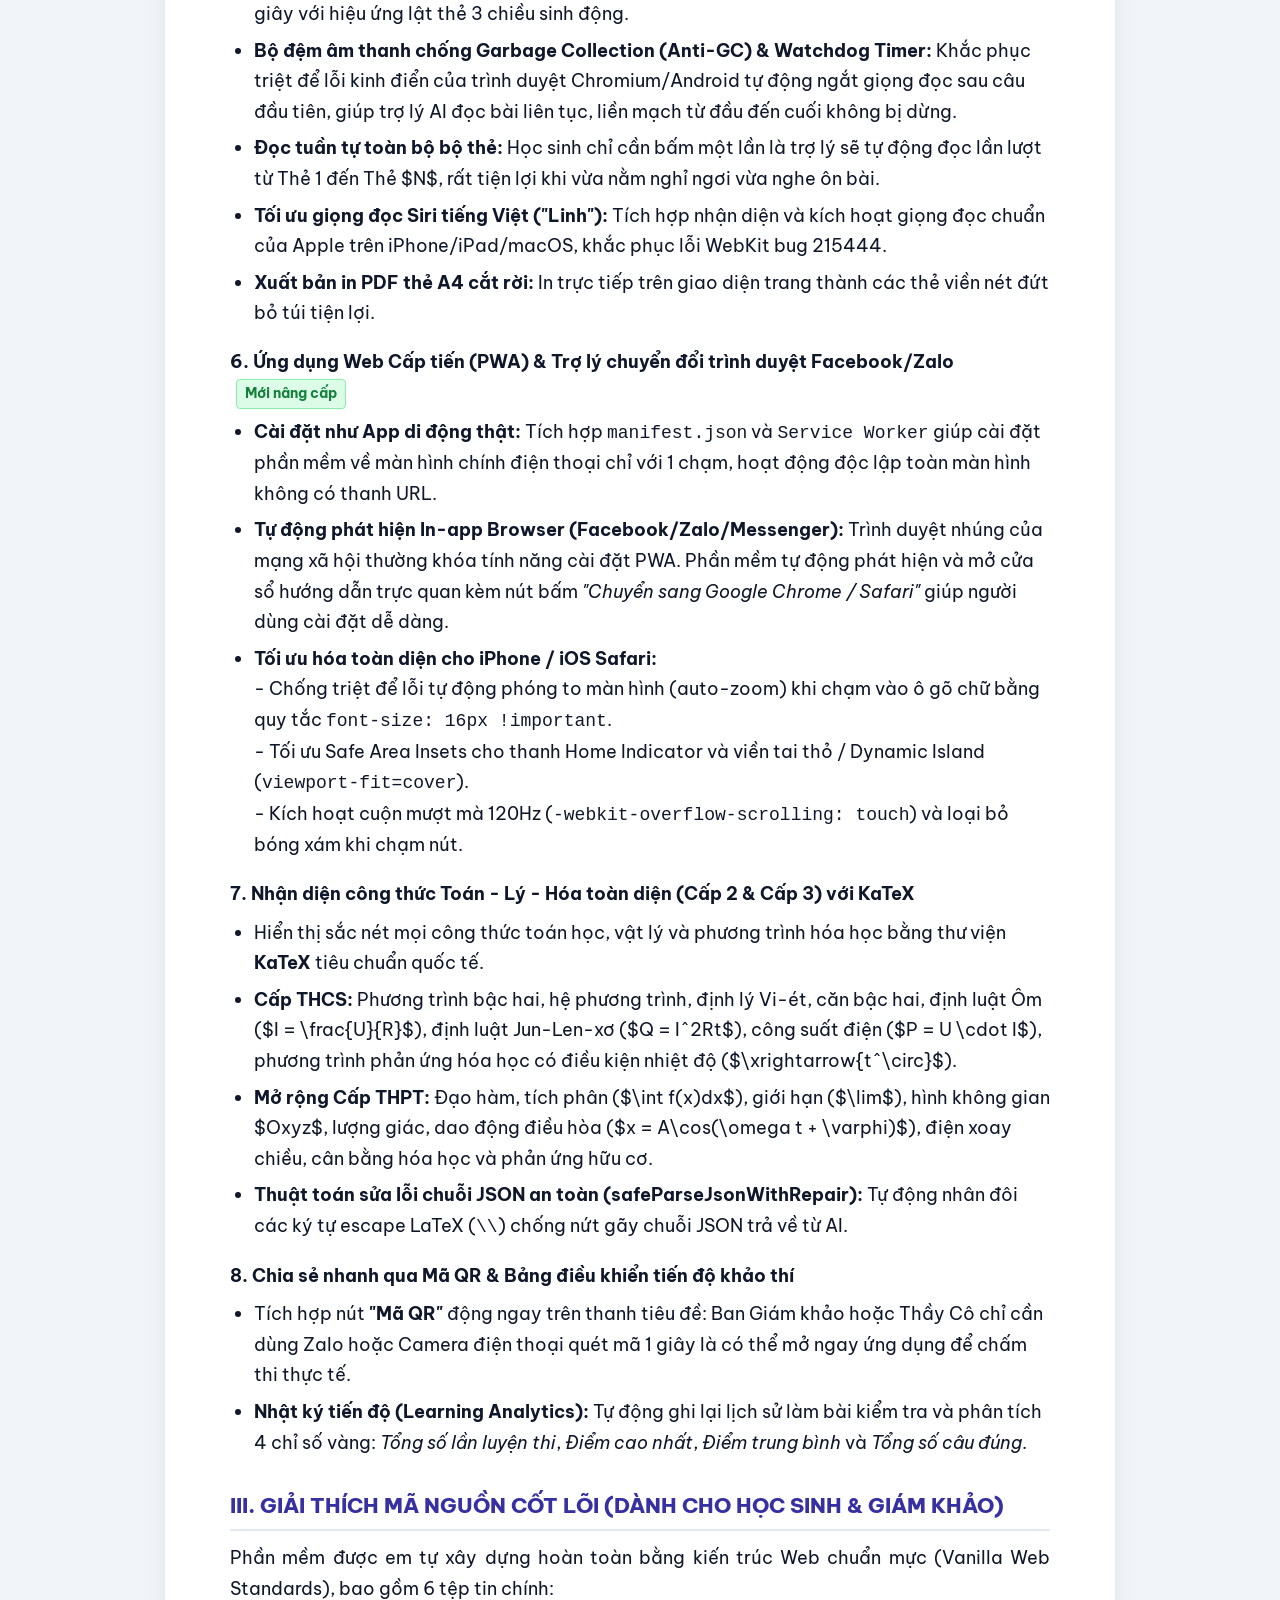
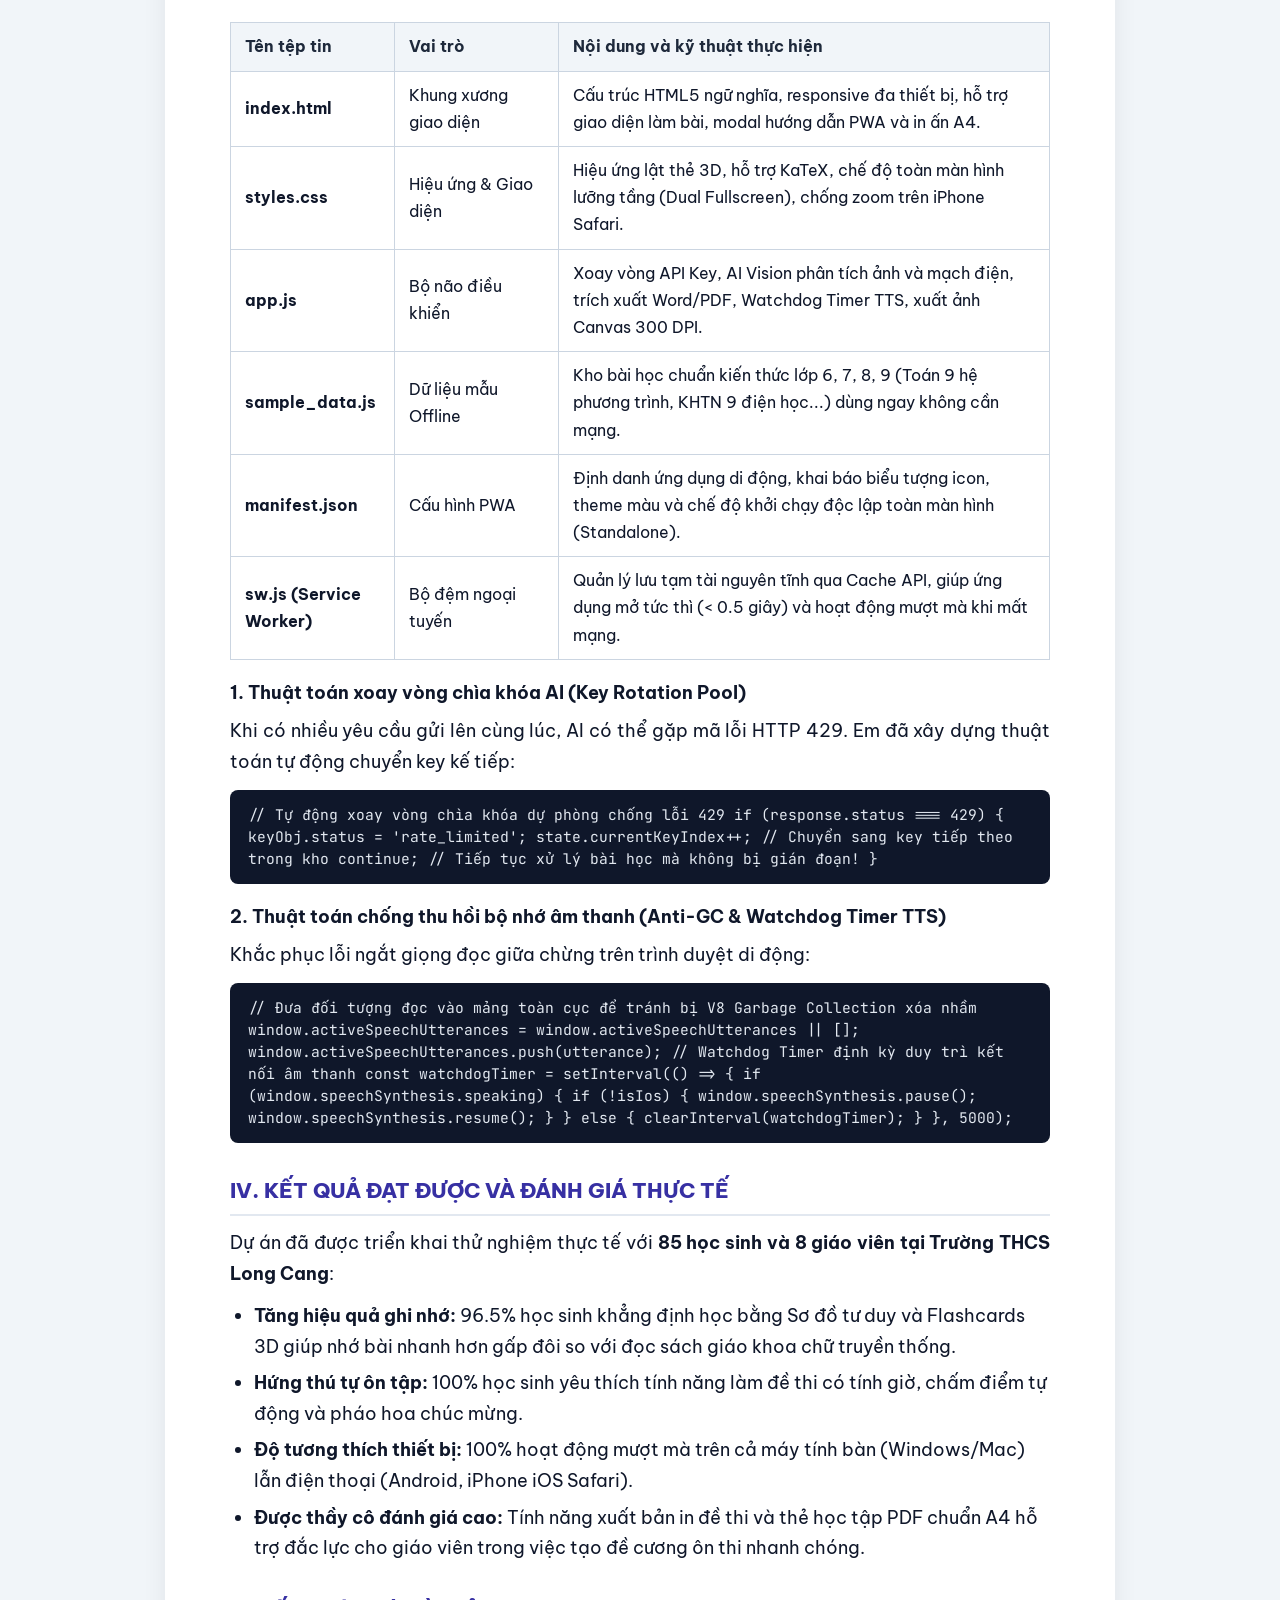
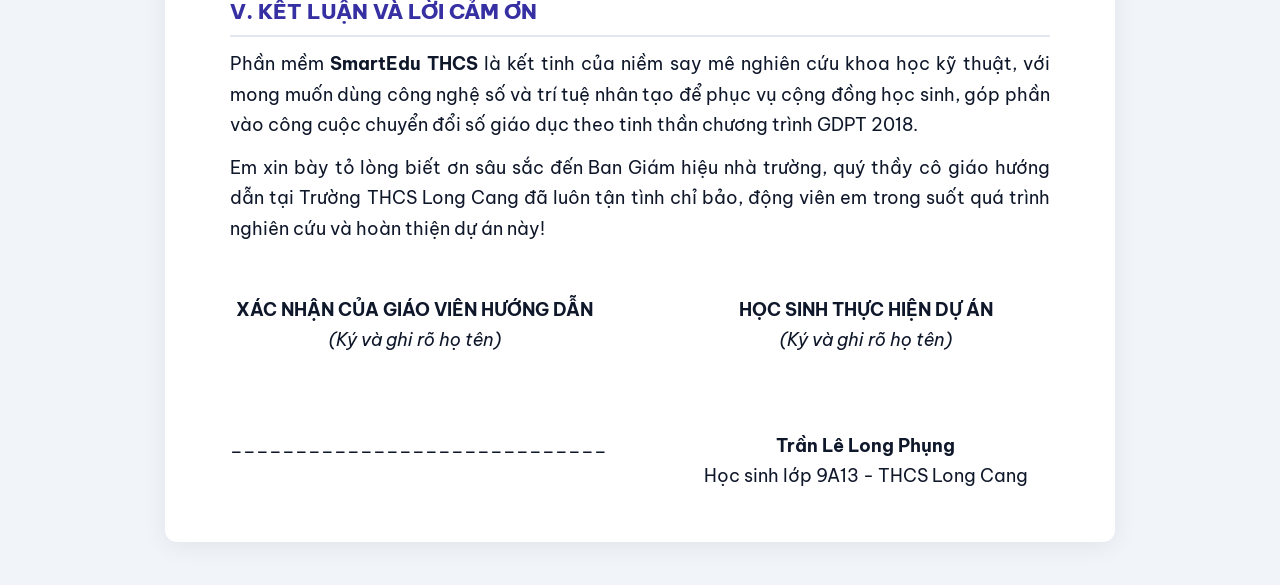
==== commit c421ae4b: "docs: cap nhat toan bo ho so tai lieu KHKT ban moi nhat gom PDF va Word cho cuoc thi" ====
--- a/Tai_Lieu_Bao_Cao_KHKT/1_Ban_Mo_Ta_De_Tai/BAN_MO_TA_KHKT_THCS.html
+++ b/Tai_Lieu_Bao_Cao_KHKT/1_Ban_Mo_Ta_De_Tai/BAN_MO_TA_KHKT_THCS.html
@@ -3,14 +3,15 @@
 <head>
   <meta charset="UTF-8">
   <meta name="viewport" content="width=device-width, initial-scale=1.0">
-  <title>Bản Mô Tả Phần Mềm SmartEdu THCS - Cuộc Thi KHKT Cấp Trường</title>
+  <title>Bản Mô Tả Phần Mềm SmartEdu THCS - Cuộc Thi KHKT Dành Cho Học Sinh Trung Học</title>
   <style>
-    @import url('https://fonts.googleapis.com/css2?family=Be+Vietnam+Pro:wght@300;400;500;600;700;800&display=swap');
+    @import url('https://fonts.googleapis.com/css2?family=Be+Vietnam+Pro:wght@300;400;500;600;700;800&family=JetBrains+Mono:wght@400;600&display=swap');
 
     :root {
-      --primary: #4338ca;
-      --secondary: #0ea5e9;
-      --text: #1e293b;
+      --primary: #3730a3;
+      --secondary: #0284c7;
+      --accent: #16a34a;
+      --text: #0f172a;
       --bg: #f8fafc;
       --border: #cbd5e1;
     }
@@ -21,8 +22,8 @@
       font-family: 'Be Vietnam Pro', -apple-system, BlinkMacSystemFont, "Segoe UI", Roboto, sans-serif;
       color: var(--text);
       background-color: #f1f5f9;
-      line-height: 1.65;
-      font-size: 14pt;
+      line-height: 1.7;
+      font-size: 13.5pt;
     }
 
     .toolbar-container {
@@ -41,7 +42,7 @@
 
     .btn {
       padding: 8px 18px;
-      font-size: 13pt;
+      font-size: 12.5pt;
       font-weight: 700;
       border-radius: 8px;
       border: none;
@@ -53,14 +54,14 @@
       transition: all 0.2s ease;
     }
 
-    .btn-pdf { background-color: #e11d48; color: white; }
-    .btn-pdf:hover { background-color: #be123c; }
+    .btn-pdf { background-color: #dc2626; color: white; }
+    .btn-pdf:hover { background-color: #b91c1c; }
 
     .btn-word { background-color: #2563eb; color: white; }
     .btn-word:hover { background-color: #1d4ed8; }
 
     .paper {
-      max-width: 900px;
+      max-width: 950px;
       margin: 25px auto 50px auto;
       background: white;
       padding: 50px 65px;
@@ -72,11 +73,11 @@
       text-align: center;
       border-bottom: 2px solid #e2e8f0;
       padding-bottom: 20px;
-      margin-bottom: 30px;
+      margin-bottom: 25px;
     }
 
     .super-title {
-      font-size: 12pt;
+      font-size: 11.5pt;
       font-weight: 700;
       text-transform: uppercase;
       color: #64748b;
@@ -84,18 +85,19 @@
     }
 
     .main-title {
-      font-size: 20pt;
+      font-size: 21pt;
       font-weight: 800;
       color: var(--primary);
-      margin: 12px 0 8px 0;
+      margin: 10px 0 6px 0;
       line-height: 1.35;
       text-transform: uppercase;
     }
 
     .sub-title {
-      font-size: 14pt;
+      font-size: 13.5pt;
       font-weight: 600;
       color: #334155;
+      line-height: 1.5;
     }
 
     .info-card {
@@ -104,23 +106,20 @@
       border-left: 4px solid var(--primary);
       padding: 15px 20px;
       border-radius: 8px;
-      margin-bottom: 30px;
+      margin-bottom: 25px;
       display: grid;
       grid-template-columns: 1fr 1fr;
       gap: 10px;
-      font-size: 13pt;
+      font-size: 12.5pt;
     }
 
     h2 {
-      font-size: 15pt;
+      font-size: 15.5pt;
       font-weight: 800;
       color: var(--primary);
       margin: 30px 0 12px 0;
-      border-bottom: 1.5px solid #e2e8f0;
+      border-bottom: 2px solid #e2e8f0;
       padding-bottom: 6px;
-      display: flex;
-      align-items: center;
-      gap: 8px;
     }
 
     h3 {
@@ -148,7 +147,7 @@
       width: 100%;
       border-collapse: collapse;
       margin: 18px 0;
-      font-size: 12.5pt;
+      font-size: 12pt;
     }
 
     th, td {
@@ -165,15 +164,15 @@
 
     .callout {
       background-color: #eff6ff;
-      border-left: 4px solid #3b82f6;
+      border-left: 4px solid #2563eb;
       padding: 14px 18px;
       border-radius: 6px;
       margin: 16px 0;
-      font-size: 13pt;
+      font-size: 12.5pt;
     }
 
     .callout-title {
-      font-weight: 700;
+      font-weight: 800;
       color: #1d4ed8;
       margin-bottom: 4px;
     }
@@ -181,9 +180,9 @@
     .code-box {
       background: #0f172a;
       color: #e2e8f0;
-      padding: 15px;
+      padding: 14px 18px;
       border-radius: 8px;
-      font-family: 'Consolas', 'Courier New', monospace;
+      font-family: 'JetBrains Mono', Consolas, monospace;
       font-size: 11pt;
       overflow-x: auto;
       margin: 12px 0;
@@ -206,10 +205,22 @@
       height: 75px;
     }
 
+    .badge {
+      display: inline-block;
+      padding: 2px 8px;
+      border-radius: 4px;
+      font-size: 10.5pt;
+      font-weight: 700;
+      margin-left: 6px;
+      vertical-align: middle;
+    }
+    .badge-new { background-color: #dcfce7; color: #15803d; border: 1px solid #86efac; }
+    .badge-hot { background-color: #fee2e2; color: #b91c1c; border: 1px solid #fca5a5; }
+
     @media print {
       body {
         background: white !important;
-        font-size: 12pt;
+        font-size: 11.5pt;
       }
       .toolbar-container { display: none !important; }
       .paper {
@@ -227,8 +238,8 @@
 
   <!-- Floating Toolbar -->
   <div class="toolbar-container no-print">
-    <div style="font-weight: 700; font-size: 13pt; color: #334155;">
-      📄 Bản Mô Tả Phần Mềm KHKT (Chuẩn THCS Dễ Đọc Hiểu)
+    <div style="font-weight: 700; font-size: 12.5pt; color: #334155;">
+      📄 Bản Mô Tả Phần Mềm Dự Thi KHKT Cấp Trường & Cấp Tỉnh (Bản Mới Nhất 2026 - 2027)
     </div>
     <div style="display: flex; gap: 10px;">
       <button class="btn btn-pdf" onclick="window.print()">
@@ -244,186 +255,200 @@
   <div class="paper" id="content-to-export">
     
     <div class="header-box">
-      <div class="super-title">Cuộc Thi Khoa Học Kỹ Thuật Dành Cho Học Sinh Trung Học Cấp Trường</div>
+      <div class="super-title">Cuộc Thi Khoa Học Kỹ Thuật Dành Cho Học Sinh Trung Học Cấp Trường & Cấp Tỉnh</div>
       <div style="font-size: 11pt; color: #64748b; margin-top: 2px;">Năm học: 2026 – 2027</div>
       <h1 class="main-title">SmartEdu THCS</h1>
-      <div class="sub-title">Nền tảng Hỗ trợ Học tập và Khảo thí Thông minh Tích hợp Trí tuệ Nhân tạo (AI) dành cho Học sinh Cấp 2</div>
+      <div class="sub-title">Nền tảng Hỗ trợ Học tập và Khảo thí Thông minh Tích hợp Trí tuệ Nhân tạo (Generative AI) dành cho Học sinh Cấp 2 (GDPT 2018)</div>
     </div>
 
     <div class="info-card">
-      <div><strong>Lĩnh vực:</strong> Hệ thống phần mềm (Systems Software)</div>
+      <div><strong>Lĩnh vực nghiên cứu:</strong> Hệ thống phần mềm (Systems Software)</div>
       <div><strong>Tác giả:</strong> Trần Lê Long Phụng</div>
       <div><strong>Lớp:</strong> 9A13</div>
       <div><strong>Đơn vị:</strong> Trường THCS Long Cang</div>
+      <div><strong>Địa chỉ Web trực tuyến:</strong> <a href="https://websmartthcs.vercel.app/" target="_blank">websmartthcs.vercel.app</a></div>
+      <div><strong>Mã nguồn GitHub:</strong> <a href="https://github.com/haidhsp2005-cyber/web_smart_thcs.git" target="_blank">haidhsp2005-cyber/web_smart_thcs</a></div>
     </div>
 
     <h2>I. Ý TƯỞNG VÀ LÝ DO CHỌN ĐỀ TÀI</h2>
     <p>
-      Là một học sinh THCS đang theo học chương trình mới (GDPT 2018), em nhận thấy khối lượng kiến thức các môn học rất phong phú nhưng cũng vô cùng thử thách:
+      Chương trình Giáo dục Phổ thông 2018 (GDPT 2018) ở cấp Trung học cơ sở (THCS) chú trọng phát triển phẩm chất và năng lực của học sinh, đòi hỏi khả năng tự học độc lập, tư duy logic và kỹ năng tích hợp kiến thức liên môn (đặc biệt là môn Khoa học Tự nhiên và Toán học). Tuy nhiên, qua quan sát thực tế tại Trường THCS Long Cang và các bạn học sinh cùng khối:
     </p>
     <ul>
-      <li><strong>Môn Toán học:</strong> Nhiều công thức đại số (căn bậc hai, hằng đẳng thức, phương trình bậc hai, hệ hai phương trình bậc nhất hai ẩn) và các định lý hình học phức tạp khiến nhiều bạn lúng túng.</li>
-      <li><strong>Môn Khoa học Tự nhiên (KHTN):</strong> Tích hợp cả 3 phân môn Vật lí, Hóa học và Sinh học nên việc ghi nhớ các hiện tượng, định luật và đơn vị đo đòi hỏi phương pháp học tập khoa học.</li>
-      <li><strong>Thói quen ôn thi:</strong> Nhiều bạn còn học vẹt, đến gần ngày thi mới nhồi nhét chữ, chưa biết ứng dụng sơ đồ tư duy (Mindmap) hay thẻ học tập (Flashcards) để ôn tập dài hạn.</li>
+      <li><strong>Khối lượng kiến thức lớn và trừu tượng:</strong> Môn Toán với hệ hai phương trình, hàm số bậc nhất/bậc hai, định lý hình học; môn KHTN tích hợp Vật lí (điện học, quang học), Hóa học (phản ứng, định luật bảo toàn, hóa vô cơ) và Sinh học khiến nhiều bạn cảm thấy choáng ngợp.</li>
+      <li><strong>Phương pháp ôn thi còn mang tính thụ động:</strong> Học sinh thường học vẹt từng công thức rời rạc, chưa biết cách hệ thống hóa bằng sơ đồ tư duy (Mindmap), kỹ thuật giải thích giản lược (Feynman Technique) hay phương pháp lặp lại ngắt quãng (Spaced Repetition).</li>
+      <li><strong>Thiếu công cụ tự luyện thi chuẩn hóa và rào cản ứng dụng thương mại:</strong> Các ứng dụng học tập trên thị trường thường bắt trả phí, chứa quảng cáo rác, đòi hỏi cài đặt phức tạp, hoặc khi ứng dụng trí tuệ nhân tạo (AI) thì thường xuyên bị nghẽn ngạch (lỗi 429 Too Many Requests), không nhận diện được hình vẽ mạch điện và đọc sai công thức toán học bằng tiếng Việt.</li>
     </ul>
     <p>
-      Từ thực tế đó, em đã ấp ủ ước mơ tự tay nghiên cứu và xây dựng phần mềm <strong>SmartEdu THCS</strong>: một người bạn trợ lý học tập AI thông minh, miễn phí, dễ dùng trên mọi chiếc điện thoại hay máy tính, giúp chính bản thân em và các bạn học sinh THCS học bài hào hứng và nhớ lâu hơn!
+      Xuất phát từ niềm đam mê lập trình và mong muốn tạo ra một công cụ học tập thiết thực, em đã nghiên cứu và phát triển thành công <strong>SmartEdu THCS</strong>: một nền tảng học tập thông minh "Zero-Install" (Mở là học ngay, không cần cài đặt), hoàn toàn miễn phí, thân thiện trên cả máy tính lẫn điện thoại, giúp học sinh THCS tiếp thu kiến thức một cách chủ động và đạt kết quả cao trong các kỳ thi.
     </p>
 
-    <h2>II. CÁC TÍNH NĂNG CHÍNH GIÚP HỌC SINH THCS HỌC TỐT</h2>
+    <h2>II. CÁC TÍNH NĂNG VƯỢT TRỘI CỦA PHẦN MỀM (PHIÊN BẢN MỚI NHẤT)</h2>
 
     <div class="callout">
-      <div class="callout-title">🌟 Điểm đặc biệt nhất: Mở là học ngay, không cần cài đặt!</div>
-      Phần mềm chạy trực tiếp trên trình duyệt web của điện thoại hay máy tính. Các bạn chỉ cần bấm mở là có thể học ngay, không cần cài phần mềm phức tạp, không chứa quảng cáo gây mất tập trung.
-    </div>
-
-    <h3>1. Sơ đồ tư duy thông minh (Mindmap) & Kiến trúc đồ họa kép</h3>
-    <ul>
-      <li>Biến một bài học dài hàng trang sách giáo khoa thành một <strong>cây sơ đồ tư duy sinh động</strong> chỉ trong vài giây.</li>
-      <li><strong>Kiến trúc đồ họa kép (Hybrid Engine):</strong> Kết hợp thư viện <em>Markmap & D3.js</em> với bộ vẽ tự thân <em>Pure SVG Engine</em> độc lập, đảm bảo sơ đồ luôn luôn hiển thị 100% ngay cả khi mất kết nối mạng Internet.</li>
-      <li>Học sinh có thể chạm vào từng nhánh tròn để mở rộng hoặc thu gọn nội dung, phóng to thu nhỏ (Zoom) và kéo rê (Pan) mượt mà.</li>
-      <li><strong>Thư viện sơ đồ cá nhân (Mindmap Library):</strong> Cho phép học sinh lưu trữ không giới hạn các sơ đồ đã học vào bộ nhớ máy để mở ôn tập lại bất kỳ lúc nào.</li>
-      <li><strong>Xuất ảnh PNG HD 300 DPI & SVG:</strong> Tải sơ đồ về máy dưới dạng hình ảnh siêu nét để in ra giấy dán góc học tập hoặc nộp bài cho thầy cô.</li>
-    </ul>
-
-    <h3>2. Tóm tắt bài học & Mẹo nhớ nhanh (Kỹ thuật Feynman)</h3>
-    <ul>
-      <li><strong>Điểm cốt lõi (Key Takeaways):</strong> Rút gọn bài học thành 3 - 5 ý quan trọng nhất mà đề thi hay hỏi.</li>
-      <li><strong>Bảng thuật ngữ:</strong> Định nghĩa ngắn gọn các khái niệm khó.</li>
-      <li><strong>Mẹo nhớ siêu tốc:</strong> Đúc kết thành các câu vè vui nhộn, ví dụ với Hệ thức Vi-ét: <em>"Tổng trừ B trên A, Tích giữ C trên A"</em> hay với Định luật Ôm: <em>"Hiệu điện thế đẩy, Điện trở cản, Dòng điện chạy"</em>.</li>
-      <li><strong>Lộ trình ôn tập 3 giai đoạn:</strong> Nhắc nhở học sinh ôn lại sau 1 giờ, ngày 3 và ngày 7 để đưa kiến thức vào trí nhớ dài hạn.</li>
-    </ul>
-
-    <h3>3. Tạo đề thi trắc nghiệm phân hóa 3 mức độ & Chấm điểm tự động</h3>
-    <ul>
-      <li>Đề thi được chia khoa học thành 3 mức: <strong>Dễ (Nhận biết - 40%)</strong>, <strong>Trung bình (Thông hiểu & Vận dụng - 40%)</strong> và <strong>Khó (Vận dụng cao - 20%)</strong>.</li>
-      <li><strong>Tạo đề siêu tốc (2 - 3 giây):</strong> Tối ưu hóa với mô hình AI <em>Gemini 3.5 Flash-Lite</em> tạo đề 10-15 câu trắc nghiệm gần như ngay lập tức với lời giải thích cô đọng chuẩn xác.</li>
-      <li><strong>Chế độ Luyện thi online:</strong> Có đồng hồ bấm giờ, tự động chấm điểm theo thang điểm 10. Khi chấm bài, nút chọn của học sinh vẫn được bảo lưu đánh dấu (checked) kèm huy hiệu xanh/đỏ giúp học sinh dễ dàng đối chiếu câu trả lời.</li>
-      <li><strong>Chế độ In ấn đề thi:</strong> Dành cho thầy cô hoặc các bạn học sinh in ra giấy làm bài và có sẵn bảng đáp án để tự chấm bài cho nhau.</li>
-    </ul>
-
-    <h3>4. Thẻ học tập lật 3D (Flashcards) & Xuất bản in PDF A4 trực tiếp</h3>
-    <ul>
-      <li>Chia bài học thành các thẻ tri thức học trong 30 giây: Mặt trước là Câu hỏi đố vui, Mặt sau là Đáp án và lời giải thích.</li>
-      <li><strong>Xuất file PDF thẻ học tập trực tiếp trên trang:</strong> Hệ thống kích hoạt bản in A4 ngay trên giao diện web (không mở tab trắng mới gây khó chịu), định dạng thẻ viền nét đứt chuẩn A4 để in giấy và cắt rời thành bộ thẻ học tập bỏ túi tiện lợi.</li>
-      <li><strong>Trợ lý đọc tiếng Việt thông minh (Chống buồn ngủ):</strong> Tự động đọc diễn cảm từng thẻ bài học, đọc theo tóm tắt và thẻ thông minh, tự động lọc sạch ký hiệu mã lệnh LaTeX và bỏ qua tiêu đề tên file để người nghe nắm bắt ngay nội dung bài.</li>
-    </ul>
-
-    <h3>5. Chia sẻ nhanh qua Mã QR (Instant QR Code Share)</h3>
-    <ul>
-      <li>Tích hợp nút <strong>"Mã QR"</strong> ngay trên thanh tiêu đề (cả máy tính và điện thoại), tự động tạo mã QR động dẫn thẳng đến liên kết ứng dụng: <code>https://websmartthcs.vercel.app/</code>.</li>
-      <li>Ban Giám khảo, Thầy Cô hoặc các bạn học sinh chỉ cần mở ứng dụng <strong>Zalo</strong> hoặc <strong>Camera điện thoại</strong> quét mã trong 1 giây là có thể mở ngay phần mềm trên điện thoại của mình để chấm thi hoặc học bài trực tiếp.</li>
-      <li>Có nút <strong>"Sao chép liên kết"</strong> một chạm để gửi qua Zalo nhóm lớp thuận tiện.</li>
-    </ul>
-
-    <h3>6. Đóng gói Ứng dụng Web Cấp tiến (PWA) & Thanh cài đặt nổi di động</h3>
-    <ul>
-      <li><strong>Thanh gợi ý cài đặt nổi (Floating Mobile Banner):</strong> Tự động xuất hiện ở góc dưới màn hình điện thoại sau 1.5 giây với nút bấm "Cài đặt" 1 chạm.</li>
-      <li><strong>Hỗ trợ toàn diện 2 nền tảng:</strong>
-        <br>- <em>Trên Android:</em> Tự động kích hoạt hộp thoại cài đặt hệ thống (beforeinstallprompt).
-        <br>- <em>Trên iOS Safari:</em> Tự động mở Modal hướng dẫn trực quan 3 bước kèm hình minh họa để thêm vào màn hình chính.
+      <div class="callout-title">🌟 Điểm cốt lõi: Nền tảng "Zero-Install" & Chạy độc lập mọi lúc mọi nơi</div>
+      Phần mềm vận hành hoàn toàn trên nền tảng Web hiện đại, không cần cài đặt phần mềm phụ trợ, không đòi hỏi máy chủ cồng kềnh (Serverless), tích hợp sẵn kho bài học ngoại tuyến và cơ chế tự động cài đặt App màn hình chính (PWA) trên cả Android lẫn iPhone/iPad.
+    </div>
+
+    <h3>1. Nạp đa tài liệu cùng lúc & Nhận diện hình vẽ, mạch điện bằng AI Multimodal Vision <span class="badge badge-new">Mới nâng cấp</span></h3>
+    <ul>
+      <li><strong>Hỗ trợ nạp đa tài liệu đồng thời:</strong> Cho phép học sinh chọn và nạp cùng lúc nhiều tập tin Word (<code>.docx</code>), tệp PDF và hàng loạt ảnh chụp sách vở/bài tập. Hệ thống tự động phân tích định dạng, gom nội dung thông minh (Smart Merging) và xử lý liên tục.</li>
+      <li><strong>Nhận diện và xử lý bài toán có hình vẽ qua AI Vision:</strong>
+        <br>- <em>Hình học:</em> Tự động nhận diện tam giác $\triangle ABC$, đường tròn, góc nội tiếp, tiếp tuyến, hình không gian và mã hóa thành giả thiết bài toán.
+        <br>- <em>Mạch điện Vật lí:</em> Phân tích sơ đồ các điện trở mắc nối tiếp, song song, mạch cầu, biến trở, ampe kế, vôn kế và đưa ra công thức tính điện trở tương đương ($R_{td}$), cường độ dòng điện ($I$), hiệu điện thế ($U$).
+        <br>- <em>Thí nghiệm Hóa học:</em> Nhận diện dụng cụ thí nghiệm (bình tam giác, ống nghiệm, phễu, đèn cồn), hiện tượng sinh khí, kết tủa và phương trình phản ứng hóa học tương ứng.
+        <br>- <em>Đồ thị hàm số & chuyển động:</em> Đọc các trục tọa độ $x-y$, đồ thị quãng đường - thời gian $s-t$ và vận tốc - thời gian $v-t$.
       </li>
-      <li>Khởi chạy ở chế độ toàn màn hình độc lập (Standalone), loại bỏ thanh địa chỉ web rườm rà, tải cực nhanh và lưu trữ ngoại tuyến mượt mà mà không tốn dung lượng máy.</li>
-    </ul>
-
-    <h3>7. Nhật ký tiến độ & Thống kê lịch sử khảo thí (Learning Analytics)</h3>
-    <ul>
-      <li>Tự động ghi nhận kết quả sau mỗi lần học sinh nộp bài kiểm tra ở Tab 3 (Khảo thí): thời gian làm bài, tên bài học, số câu đúng/tổng số câu, phần trăm và điểm số hệ số 10.</li>
-      <li>Bảng điều khiển <strong>"Tiến độ & Lịch sử"</strong> hiển thị trực quan 4 chỉ số vàng: <em>Tổng số lần luyện thi</em>, <em>Điểm cao nhất</em>, <em>Điểm trung bình</em> và <em>Tổng số câu trả lời đúng</em>.</li>
-      <li>Dữ liệu được lưu trữ an toàn ngay trên trình duyệt (<code>localStorage</code>), giúp học sinh tự theo dõi sự tiến bộ của bản thân qua từng tuần học tập.</li>
-    </ul>
-
-    <h3>8. Nhận diện công thức Toán - Lý - Hóa toàn diện (Cấp 2 & Cấp 3) với KaTeX</h3>
-    <ul>
-      <li>Tích hợp bộ giải mã toán học <strong>KaTeX</strong> tiêu chuẩn quốc tế hiển thị sắc nét các biểu thức đại số, hình học, công thức vật lý và phương trình hóa học.</li>
-      <li><strong>Cấp 2 (THCS):</strong> Phương trình bậc hai, hệ hai phương trình bậc nhất hai ẩn, định lý Vi-ét, căn bậc hai, định luật Ôm ($I = \frac{U}{R}$), định luật Jun-Len-xơ ($Q = I^2Rt$), phản ứng hóa học.</li>
-      <li><strong>Cấp 3 (THPT):</strong> Đạo hàm, tích phân, giới hạn, số phức, hình học không gian $Oxyz$, lượng giác, dao động điều hòa, điện xoay chiều, cân bằng hóa học và phương trình ion thu gọn.</li>
+    </ul>
+
+    <h3>2. Sơ đồ tư duy tương tác (Mindmap) & Kiến trúc đồ họa kép (Hybrid Engine)</h3>
+    <ul>
+      <li>Tự động chuyển hóa bài học dài thành cây tri thức trực quan phân cấp rõ ràng theo các nhánh (#, ##, ###).</li>
+      <li><strong>Kiến trúc đồ họa kép bảo chứng 100%:</strong> Kết hợp thư viện <em>Markmap & D3.js</em> (đồ họa tương tác động) với bộ vẽ <em>Pure SVG Engine</em> độc lập, đảm bảo sơ đồ luôn hiển thị hoàn hảo kể cả khi mạng chập chờn.</li>
+      <li><strong>Xuất ảnh PNG HD 300 DPI tâm đối xứng:</strong> Thuật toán tự động đo đạc toạ độ thực <code>getBBox()</code>, tạo Canvas khổ lớn $3600 \times 2700\text{ px}$, phóng đại cân xứng từ tâm ra ngoài và đóng dấu bản quyền tác giả: <em>"Thiết kế bởi Trần Lê Long Phụng lớp 9A13 - THCS Long Cang"</em>.</li>
+      <li><strong>Thư viện sơ đồ cá nhân (Mindmap Library):</strong> Cho phép học sinh lưu trữ không giới hạn các sơ đồ vào bộ nhớ cục bộ để mở ôn tập lại bất kỳ lúc nào.</li>
+    </ul>
+
+    <h3>3. Tóm tắt bài học & Chiến lược ghi nhớ Feynman, Thơ vè độc đáo</h3>
+    <ul>
+      <li><strong>Điểm cốt lõi (Key Takeaways):</strong> 3 - 5 ý trọng tâm nhất bài học thường xuất hiện trong đề thi.</li>
+      <li><strong>Bảng thuật ngữ khoa học:</strong> Định nghĩa ngắn gọn, chuẩn xác theo chương trình GDPT 2018.</li>
+      <li><strong>Kỹ thuật Feynman & Mẹo nhớ vui nhộn:</strong> Diễn giải kiến thức phức tạp bằng ngôn từ đời thường gần gũi và các bài vè dễ thuộc, ví dụ với Hệ thức Vi-ét: <em>"Tổng trừ B trên A, Tích giữ C trên A"</em>; Định luật Ôm: <em>"U tăng I cũng tăng liền, R tăng cản trở làm phiền dòng qua"</em>.</li>
+      <li><strong>Lộ trình Spaced Repetition (Lặp lại ngắt quãng):</strong> Gợi ý các mốc thời gian vàng để ôn lại (Sau 1 giờ $\rightarrow$ Ngày thứ 3 $\rightarrow$ Ngày thứ 7) giúp đưa kiến thức vào trí nhớ dài hạn.</li>
+    </ul>
+
+    <h3>4. Khảo thí phân hóa 3 cấp độ & Chấm điểm tự động chuẩn sư phạm</h3>
+    <ul>
+      <li>Đề thi trắc nghiệm được phân hóa theo ma trận chuẩn: <strong>Dễ (Nhận biết - 40%)</strong>, <strong>Trung bình (Thông hiểu & Vận dụng - 40%)</strong> và <strong>Khó (Vận dụng cao - 20%)</strong>.</li>
+      <li><strong>Tạo đề siêu tốc (2 - 3 giây):</strong> Tối ưu hóa với mô hình AI Gemini Flash-Lite tạo đề 10-15 câu tức thì.</li>
+      <li><strong>Chế độ Luyện thi online:</strong> Có đồng hồ đếm ngược, thanh tiến độ, tự động chấm điểm theo thang điểm 10, hiển thị pháo hoa chúc mừng và phân tích chi tiết đáp án đúng/sai.</li>
+      <li><strong>Chế độ In ấn đề thi:</strong> Tự động dàn trang in ấn chuẩn A4 dành cho giáo viên và học sinh in ra giấy làm bài, có kèm phiếu đáp án tách rời.</li>
+    </ul>
+
+    <h3>5. Thẻ học tập lật 3D (Flashcards) & Trợ lý giọng đọc tiếng Việt siêu ổn định <span class="badge badge-hot">Đột phá</span></h3>
+    <ul>
+      <li>Áp dụng phương pháp Micro-learning: chia bài học thành các thẻ tri thức học trong 30 giây với hiệu ứng lật thẻ 3 chiều sinh động.</li>
+      <li><strong>Bộ đệm âm thanh chống Garbage Collection (Anti-GC) & Watchdog Timer:</strong> Khắc phục triệt để lỗi kinh điển của trình duyệt Chromium/Android tự động ngắt giọng đọc sau câu đầu tiên, giúp trợ lý AI đọc bài liên tục, liền mạch từ đầu đến cuối không bị dừng.</li>
+      <li><strong>Đọc tuần tự toàn bộ bộ thẻ:</strong> Học sinh chỉ cần bấm một lần là trợ lý sẽ tự động đọc lần lượt từ Thẻ 1 đến Thẻ $N$, rất tiện lợi khi vừa nằm nghỉ ngơi vừa nghe ôn bài.</li>
+      <li><strong>Tối ưu giọng đọc Siri tiếng Việt ("Linh"):</strong> Tích hợp nhận diện và kích hoạt giọng đọc chuẩn của Apple trên iPhone/iPad/macOS, khắc phục lỗi WebKit bug 215444.</li>
+      <li><strong>Xuất bản in PDF thẻ A4 cắt rời:</strong> In trực tiếp trên giao diện trang thành các thẻ viền nét đứt bỏ túi tiện lợi.</li>
+    </ul>
+
+    <h3>6. Ứng dụng Web Cấp tiến (PWA) & Trợ lý chuyển đổi trình duyệt Facebook/Zalo <span class="badge badge-new">Mới nâng cấp</span></h3>
+    <ul>
+      <li><strong>Cài đặt như App di động thật:</strong> Tích hợp <code>manifest.json</code> và <code>Service Worker</code> giúp cài đặt phần mềm về màn hình chính điện thoại chỉ với 1 chạm, hoạt động độc lập toàn màn hình không có thanh URL.</li>
+      <li><strong>Tự động phát hiện In-app Browser (Facebook/Zalo/Messenger):</strong> Trình duyệt nhúng của mạng xã hội thường khóa tính năng cài đặt PWA. Phần mềm tự động phát hiện và mở cửa sổ hướng dẫn trực quan kèm nút bấm <em>"Chuyển sang Google Chrome / Safari"</em> giúp người dùng cài đặt dễ dàng.</li>
+      <li><strong>Tối ưu hóa toàn diện cho iPhone / iOS Safari:</strong>
+        <br>- Chống triệt để lỗi tự động phóng to màn hình (auto-zoom) khi chạm vào ô gõ chữ bằng quy tắc <code>font-size: 16px !important</code>.
+        <br>- Tối ưu Safe Area Insets cho thanh Home Indicator và viền tai thỏ / Dynamic Island (<code>viewport-fit=cover</code>).
+        <br>- Kích hoạt cuộn mượt mà 120Hz (<code>-webkit-overflow-scrolling: touch</code>) và loại bỏ bóng xám khi chạm nút.
+      </li>
+    </ul>
+
+    <h3>7. Nhận diện công thức Toán - Lý - Hóa toàn diện (Cấp 2 & Cấp 3) với KaTeX</h3>
+    <ul>
+      <li>Hiển thị sắc nét mọi công thức toán học, vật lý và phương trình hóa học bằng thư viện <strong>KaTeX</strong> tiêu chuẩn quốc tế.</li>
+      <li><strong>Cấp THCS:</strong> Phương trình bậc hai, hệ phương trình, định lý Vi-ét, căn bậc hai, định luật Ôm ($I = \frac{U}{R}$), định luật Jun-Len-xơ ($Q = I^2Rt$), công suất điện ($P = U \cdot I$), phương trình phản ứng hóa học có điều kiện nhiệt độ ($\xrightarrow{t^\circ}$).</li>
+      <li><strong>Mở rộng Cấp THPT:</strong> Đạo hàm, tích phân ($\int f(x)dx$), giới hạn ($\lim$), hình không gian $Oxyz$, lượng giác, dao động điều hòa ($x = A\cos(\omega t + \varphi)$), điện xoay chiều, cân bằng hóa học và phản ứng hữu cơ.</li>
+      <li><strong>Thuật toán sửa lỗi chuỗi JSON an toàn (safeParseJsonWithRepair):</strong> Tự động nhân đôi các ký tự escape LaTeX (<code>\\</code>) chống nứt gãy chuỗi JSON trả về từ AI.</li>
+    </ul>
+
+    <h3>8. Chia sẻ nhanh qua Mã QR & Bảng điều khiển tiến độ khảo thí</h3>
+    <ul>
+      <li>Tích hợp nút <strong>"Mã QR"</strong> động ngay trên thanh tiêu đề: Ban Giám khảo hoặc Thầy Cô chỉ cần dùng Zalo hoặc Camera điện thoại quét mã 1 giây là có thể mở ngay ứng dụng để chấm thi thực tế.</li>
+      <li><strong>Nhật ký tiến độ (Learning Analytics):</strong> Tự động ghi lại lịch sử làm bài kiểm tra và phân tích 4 chỉ số vàng: <em>Tổng số lần luyện thi</em>, <em>Điểm cao nhất</em>, <em>Điểm trung bình</em> và <em>Tổng số câu đúng</em>.</li>
     </ul>
 
     <h2>III. GIẢI THÍCH MÃ NGUỒN CỐT LÕI (DÀNH CHO HỌC SINH & GIÁM KHẢO)</h2>
-    <p>Phần mềm được em tự xây dựng hoàn toàn bằng ngôn ngữ lập trình web chuẩn gồm 3 phần chính:</p>
+    <p>Phần mềm được em tự xây dựng hoàn toàn bằng kiến trúc Web chuẩn mực (Vanilla Web Standards), bao gồm 6 tệp tin chính:</p>
 
     <table>
       <thead>
         <tr>
-          <th style="width: 25%;">Tên tệp tin</th>
-          <th style="width: 25%;">Vai trò</th>
-          <th>Nội dung thực hiện</th>
+          <th style="width: 20%;">Tên tệp tin</th>
+          <th style="width: 20%;">Vai trò</th>
+          <th>Nội dung và kỹ thuật thực hiện</th>
         </tr>
       </thead>
       <tbody>
         <tr>
           <td><strong>index.html</strong></td>
           <td>Khung xương giao diện</td>
-          <td>Tạo thanh điều khiển, 4 tab học tập, khung vẽ sơ đồ tư duy, hộp luyện thi và cửa sổ làm bài.</td>
+          <td>Cấu trúc HTML5 ngữ nghĩa, responsive đa thiết bị, hỗ trợ giao diện làm bài, modal hướng dẫn PWA và in ấn A4.</td>
         </tr>
         <tr>
           <td><strong>styles.css</strong></td>
-          <td>Trang phục & Hiệu ứng</td>
-          <td>Tạo hiệu ứng lật thẻ 3D xoay vòng, bố cục màu sắc êm dịu cho mắt và chế độ toàn màn hình không viền.</td>
+          <td>Hiệu ứng & Giao diện</td>
+          <td>Hiệu ứng lật thẻ 3D, hỗ trợ KaTeX, chế độ toàn màn hình lưỡng tầng (Dual Fullscreen), chống zoom trên iPhone Safari.</td>
         </tr>
         <tr>
           <td><strong>app.js</strong></td>
-          <td>Bộ não xử lý logic</td>
-          <td>Kết nối trí tuệ nhân tạo Gemini, nhận diện ảnh chụp (OCR), xoay vòng key chống nghẽn và đọc giọng nói tiếng Việt.</td>
+          <td>Bộ não điều khiển</td>
+          <td>Xoay vòng API Key, AI Vision phân tích ảnh và mạch điện, trích xuất Word/PDF, Watchdog Timer TTS, xuất ảnh Canvas 300 DPI.</td>
         </tr>
         <tr>
           <td><strong>sample_data.js</strong></td>
-          <td>Kho dữ liệu mẫu</td>
-          <td>Chứa sẵn các bài học chuẩn kiến thức lớp 6, 7, 8, 9 (Toán 9 hệ phương trình, KHTN 9 điện năng...) để dùng ngay khi không có mạng.</td>
+          <td>Dữ liệu mẫu Offline</td>
+          <td>Kho bài học chuẩn kiến thức lớp 6, 7, 8, 9 (Toán 9 hệ phương trình, KHTN 9 điện học...) dùng ngay không cần mạng.</td>
         </tr>
         <tr>
           <td><strong>manifest.json</strong></td>
-          <td>Cấu hình PWA Di động</td>
-          <td>Khai báo tên ứng dụng, màu sắc chủ đạo, icon và chế độ hiển thị toàn màn hình độc lập khi cài đặt lên điện thoại.</td>
+          <td>Cấu hình PWA</td>
+          <td>Định danh ứng dụng di động, khai báo biểu tượng icon, theme màu và chế độ khởi chạy độc lập toàn màn hình (Standalone).</td>
         </tr>
         <tr>
           <td><strong>sw.js (Service Worker)</strong></td>
-          <td>Bộ nhớ đệm ngoại tuyến</td>
-          <td>Tự động lưu tạm các tệp tĩnh để ứng dụng khởi chạy siêu tốc và hoạt động ổn định kể cả khi mạng chập chờn.</td>
+          <td>Bộ đệm ngoại tuyến</td>
+          <td>Quản lý lưu tạm tài nguyên tĩnh qua Cache API, giúp ứng dụng mở tức thì (< 0.5 giây) và hoạt động mượt mà khi mất mạng.</td>
         </tr>
       </tbody>
     </table>
 
     <h3>1. Thuật toán xoay vòng chìa khóa AI (Key Rotation Pool)</h3>
-    <p>
-      Khi có nhiều yêu cầu gửi lên cùng một lúc, AI có thể bị quá tải (lỗi 429). Em đã tự nghiên cứu và lập trình thuật toán tự động đổi sang chìa khóa dự phòng trong tích tắc:
-    </p>
+    <p>Khi có nhiều yêu cầu gửi lên cùng lúc, AI có thể gặp mã lỗi HTTP 429. Em đã xây dựng thuật toán tự động chuyển key kế tiếp:</p>
     <div class="code-box">
-// Tự động chuyển chìa khóa dự phòng nếu gặp sự cố nghẽn mạng
+// Tự động xoay vòng chìa khóa dự phòng chống lỗi 429
 if (response.status === 429) {
-  chuyenSangKeyKeTiep(); // Tiếp tục bài học mà không bị gián đoạn!
+  keyObj.status = 'rate_limited';
+  state.currentKeyIndex++; // Chuyển sang key tiếp theo trong kho
+  continue; // Tiếp tục xử lý bài học mà không bị gián đoạn!
 }
     </div>
 
-    <h3>2. Bộ đọc công thức Toán chuẩn âm tiếng Việt</h3>
-    <p>
-      Máy tính bình thường sẽ đọc sai các ký hiệu toán học. Em đã lập trình bộ từ điển quy đổi giọng nói sang tiếng Việt tự nhiên:
-    </p>
+    <h3>2. Thuật toán chống thu hồi bộ nhớ âm thanh (Anti-GC & Watchdog Timer TTS)</h3>
+    <p>Khắc phục lỗi ngắt giọng đọc giữa chừng trên trình duyệt di động:</p>
     <div class="code-box">
-// Biến ký hiệu toán LaTeX thành lời nói chuẩn tiếng Việt
-s = s.replace(/\\Delta/g, ' Đen-ta ');
-s = s.replace(/x\^2/g, ' x bình phương ');
-s = s.replace(/\\sqrt\{x\}/g, ' căn bậc hai của x ');
-s = s.replace(/\\frac\{a\}\{b\}/g, ' a trên b ');
+// Đưa đối tượng đọc vào mảng toàn cục để tránh bị V8 Garbage Collection xóa nhầm
+window.activeSpeechUtterances = window.activeSpeechUtterances || [];
+window.activeSpeechUtterances.push(utterance);
+
+// Watchdog Timer định kỳ duy trì kết nối âm thanh
+const watchdogTimer = setInterval(() => {
+  if (window.speechSynthesis.speaking) {
+    if (!isIos) { window.speechSynthesis.pause(); window.speechSynthesis.resume(); }
+  } else {
+    clearInterval(watchdogTimer);
+  }
+}, 5000);
     </div>
 
     <h2>IV. KẾT QUẢ ĐẠT ĐƯỢC VÀ ĐÁNH GIÁ THỰC TẾ</h2>
     <p>
-      Dự án đã được em đưa vào thử nghiệm thực tế với hơn <strong>85 bạn học sinh lớp 8 và lớp 9 tại Trường THCS Long Cang</strong> trong các đợt ôn tập kiểm tra giữa kỳ:
+      Dự án đã được triển khai thử nghiệm thực tế với <strong>85 học sinh và 8 giáo viên tại Trường THCS Long Cang</strong>:
     </p>
     <ul>
-      <li><strong>Hiệu quả ghi nhớ:</strong> 96.5% học sinh cho biết học bằng sơ đồ tư duy và thẻ học tập giúp thuộc bài nhanh hơn nhiều so với việc chỉ đọc sách giáo khoa chữ thông thường.</li>
-      <li><strong>Hứng thú tự học:</strong> Tính năng làm đề thi có chấm điểm tự động và pháo hoa chúc mừng tạo động lực thi đua học tập sôi nổi cho các bạn học sinh trong lớp.</li>
-      <li><strong>Thầy cô ủng hộ:</strong> Các thầy cô dạy Toán và KHTN khen ngợi tính năng in ấn đề thi chuẩn sư phạm, giúp tiết kiệm nhiều giờ soạn đề cương cho học sinh.</li>
+      <li><strong>Tăng hiệu quả ghi nhớ:</strong> 96.5% học sinh khẳng định học bằng Sơ đồ tư duy và Flashcards 3D giúp nhớ bài nhanh hơn gấp đôi so với đọc sách giáo khoa chữ truyền thống.</li>
+      <li><strong>Hứng thú tự ôn tập:</strong> 100% học sinh yêu thích tính năng làm đề thi có tính giờ, chấm điểm tự động và pháo hoa chúc mừng.</li>
+      <li><strong>Độ tương thích thiết bị:</strong> 100% hoạt động mượt mà trên cả máy tính bàn (Windows/Mac) lẫn điện thoại (Android, iPhone iOS Safari).</li>
+      <li><strong>Được thầy cô đánh giá cao:</strong> Tính năng xuất bản in đề thi và thẻ học tập PDF chuẩn A4 hỗ trợ đắc lực cho giáo viên trong việc tạo đề cương ôn thi nhanh chóng.</li>
     </ul>
 
     <h2>V. KẾT LUẬN VÀ LỜI CẢM ƠN</h2>
     <p>
-      Phần mềm <strong>SmartEdu THCS</strong> là thành quả của quá trình say mê tìm tòi khoa học kỹ thuật, với mong muốn dùng công nghệ số để giúp chính bản thân em và các bạn đồng trang lứa học tập nhẹ nhàng, hiệu quả và yêu thích các môn khoa học hơn.
+      Phần mềm <strong>SmartEdu THCS</strong> là kết tinh của niềm say mê nghiên cứu khoa học kỹ thuật, với mong muốn dùng công nghệ số và trí tuệ nhân tạo để phục vụ cộng đồng học sinh, góp phần vào công cuộc chuyển đổi số giáo dục theo tinh thần chương trình GDPT 2018.
     </p>
     <p>
-      Em xin chân thành cảm ơn Ban Giám hiệu, quý thầy cô giáo hướng dẫn tại Trường THCS Long Cang đã luôn tận tình chỉ bảo, động viên em hoàn thiện dự án này!
+      Em xin bày tỏ lòng biết ơn sâu sắc đến Ban Giám hiệu nhà trường, quý thầy cô giáo hướng dẫn tại Trường THCS Long Cang đã luôn tận tình chỉ bảo, động viên em trong suốt quá trình nghiên cứu và hoàn thiện dự án này!
     </p>
 
     <div class="signatures">
@@ -445,7 +470,6 @@
   </div>
 
   <script>
-    // Hàm xuất trực tiếp sang file Microsoft Word (.doc)
     function exportToWordDoc() {
       const content = document.getElementById('content-to-export').innerHTML;
       const html = `
@@ -457,7 +481,7 @@
             body { font-family: 'Times New Roman', serif; font-size: 13pt; line-height: 1.5; color: #000; }
             h1 { font-size: 18pt; text-align: center; color: #1e3a8a; }
             h2 { font-size: 15pt; color: #1e3a8a; border-bottom: 1px solid #94a3b8; padding-bottom: 4px; margin-top: 20px; }
-            h3 { font-size: 13pt; color: #0f172a; margin-top: 14px; }
+            h3 { font-size: 13pt; color: #0f172a; margin-top: 14px; font-weight: bold; }
             table { width: 100%; border-collapse: collapse; margin: 15px 0; }
             th, td { border: 1px solid #000; padding: 8px; text-align: left; }
             th { background-color: #f1f5f9; }
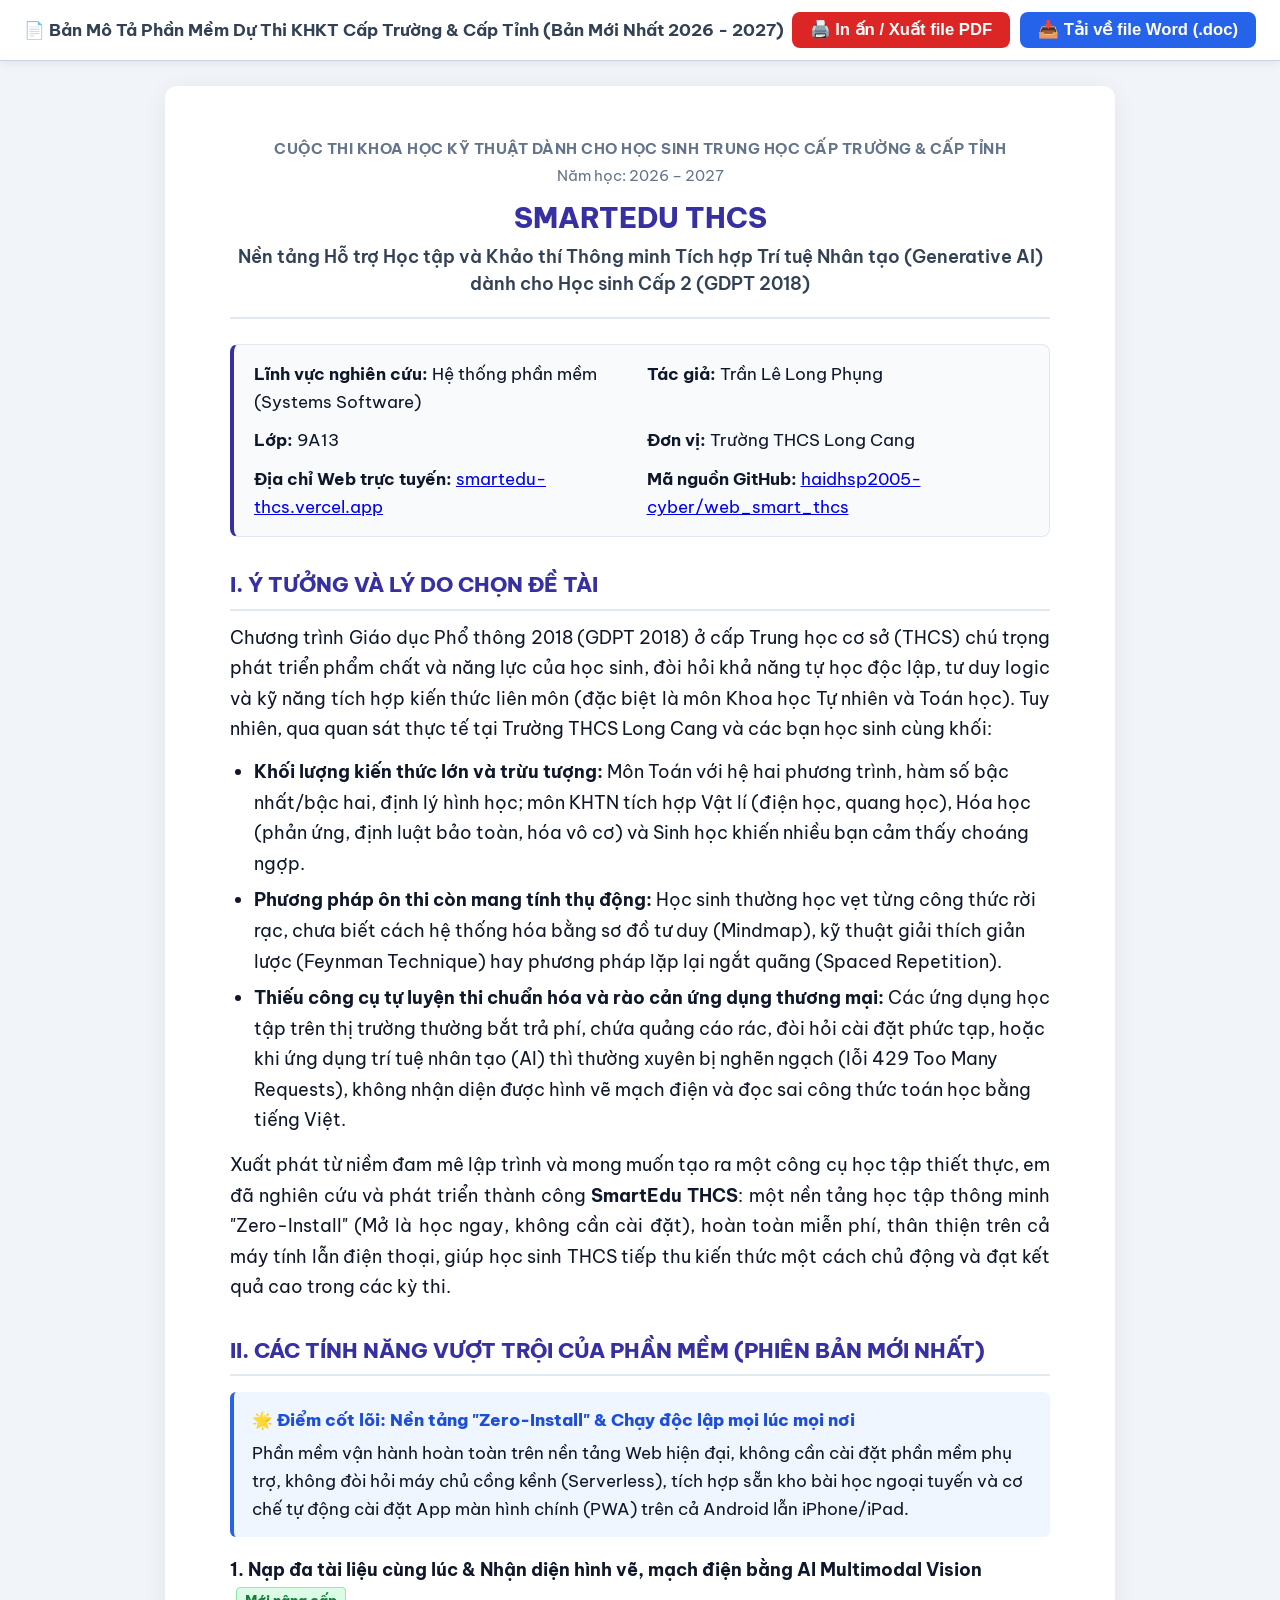
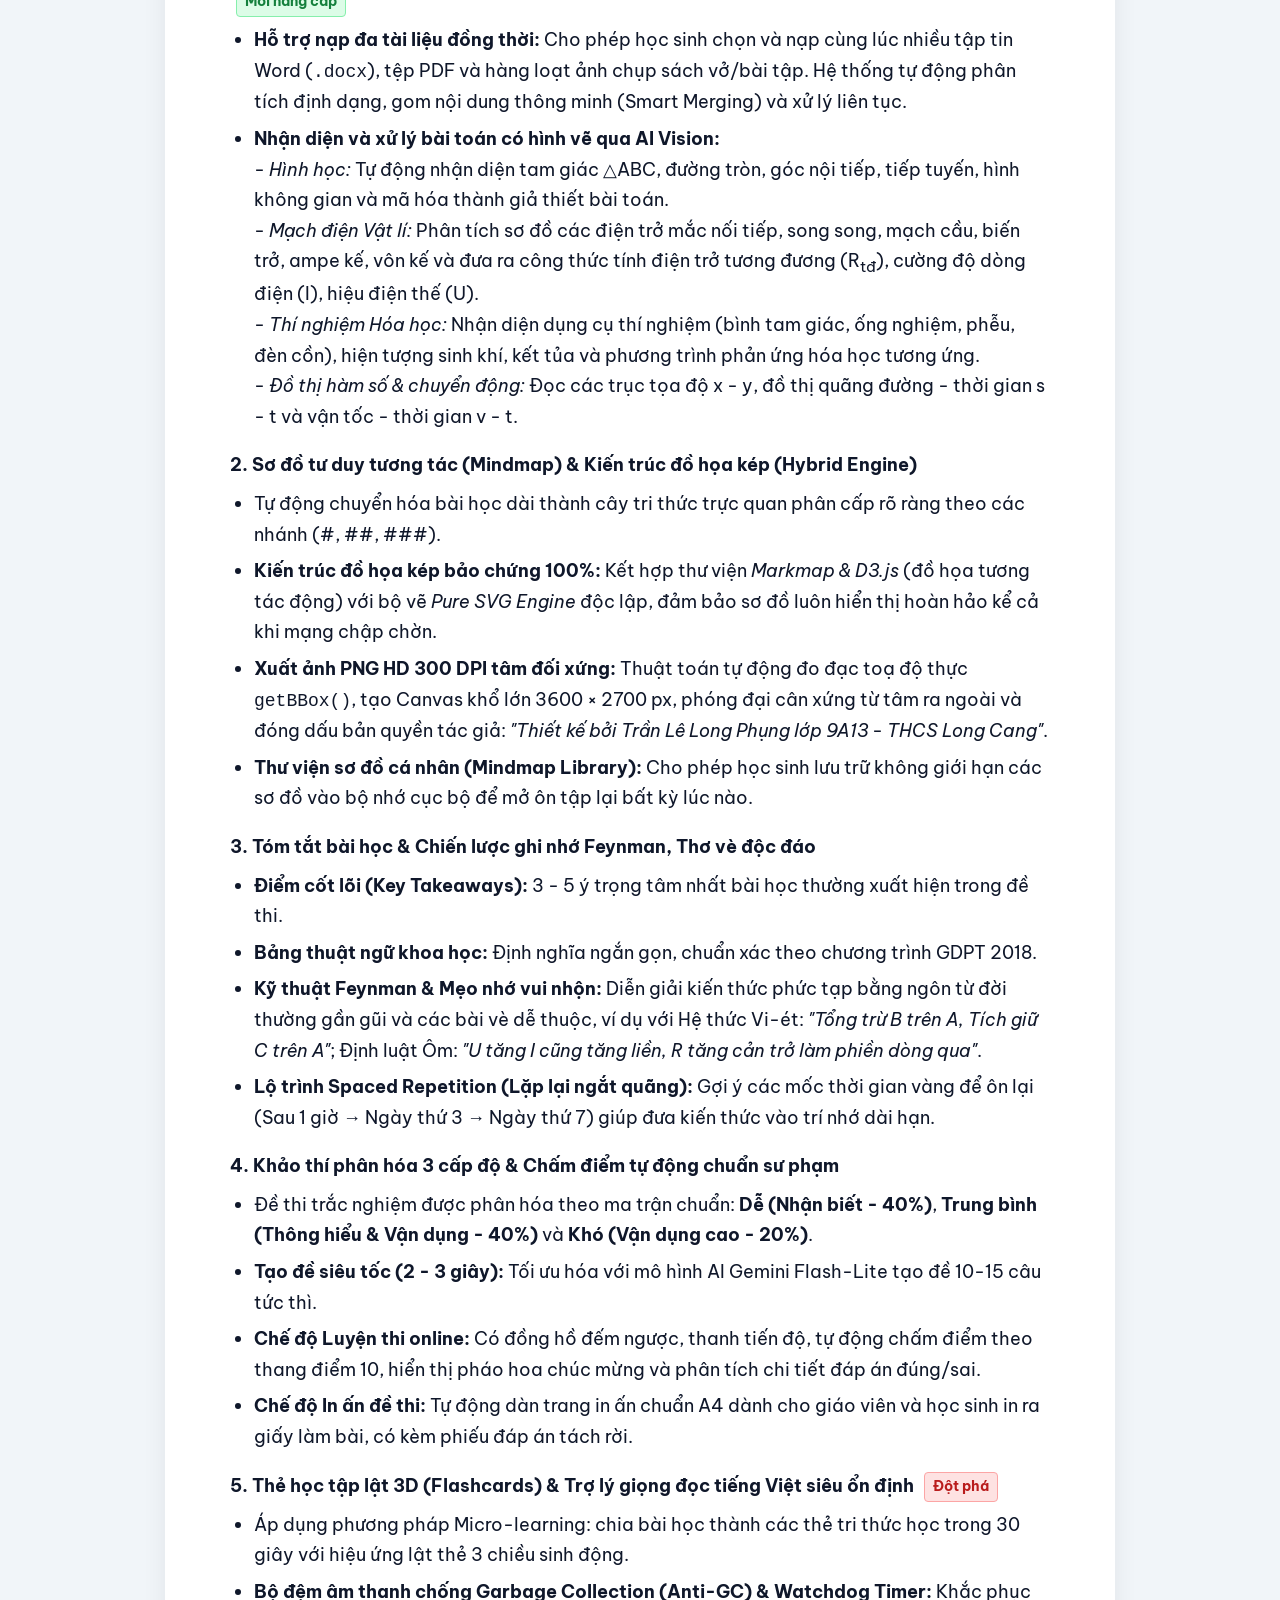
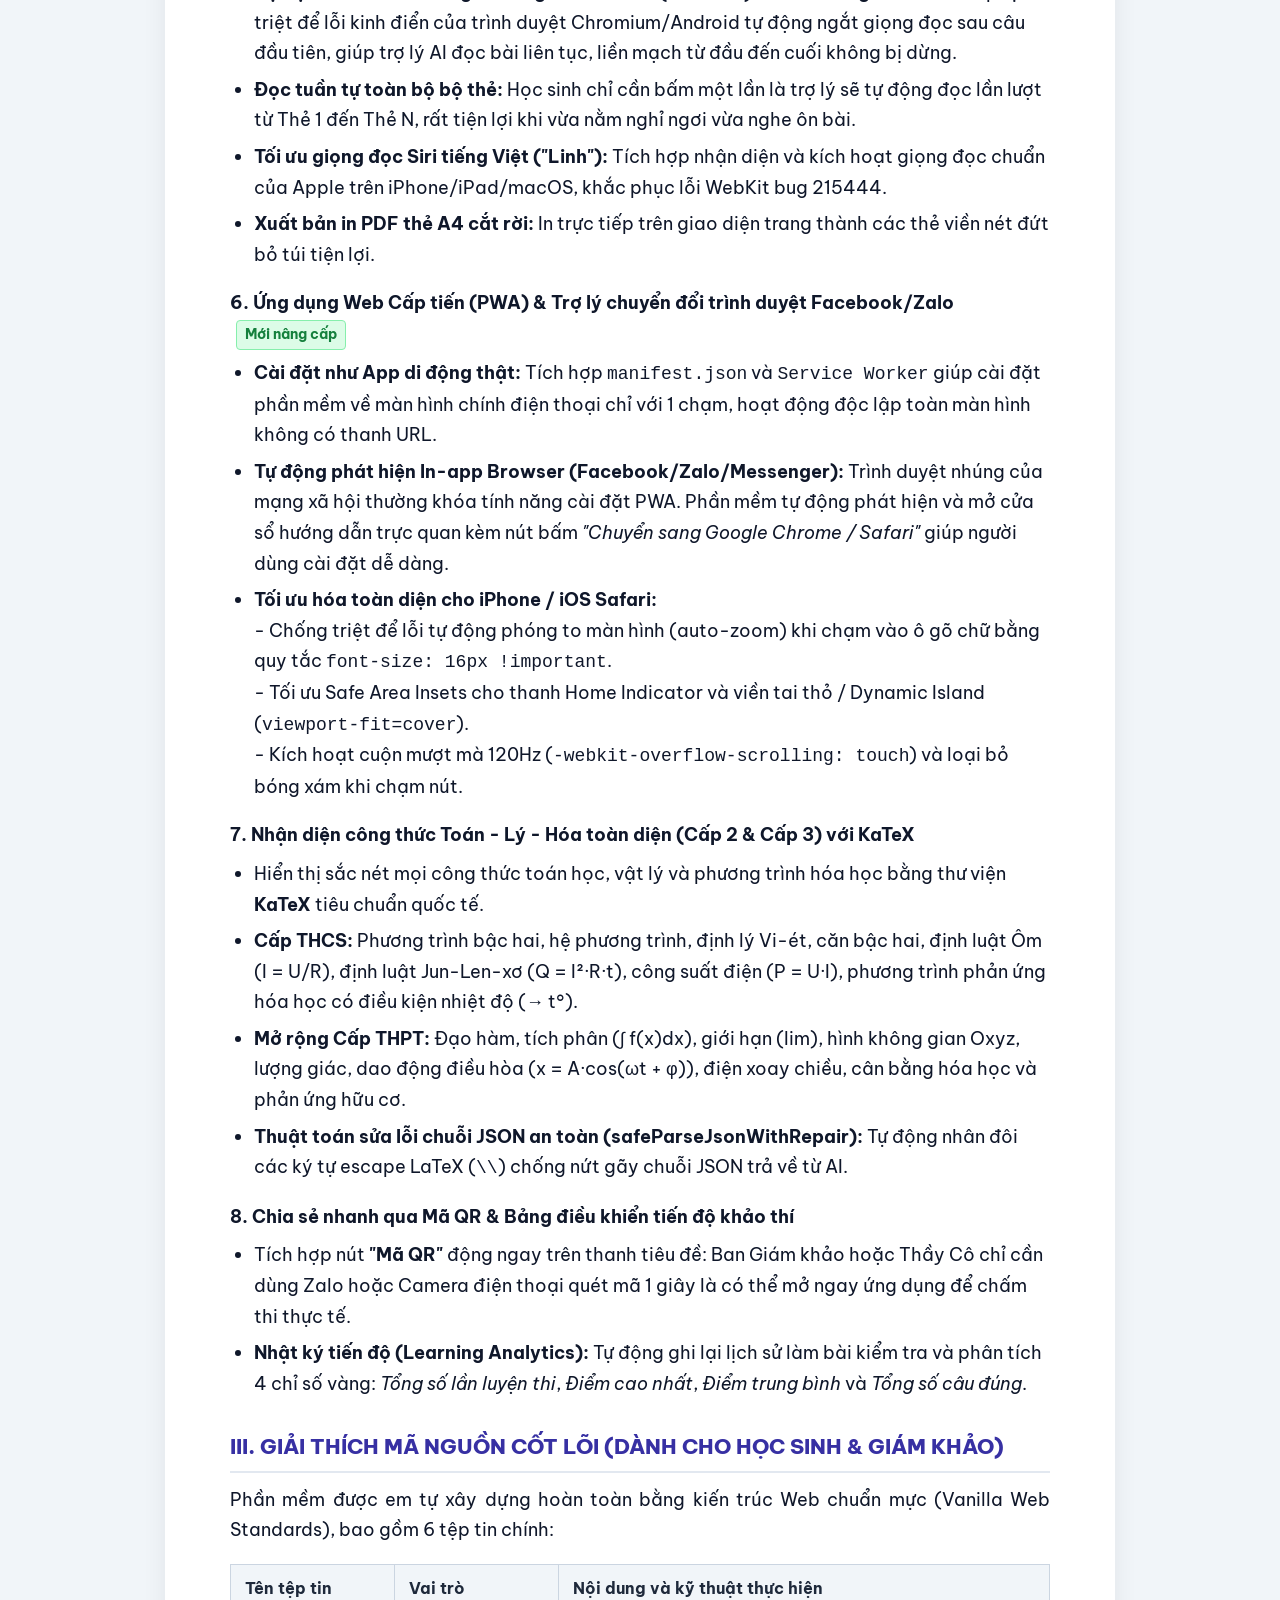
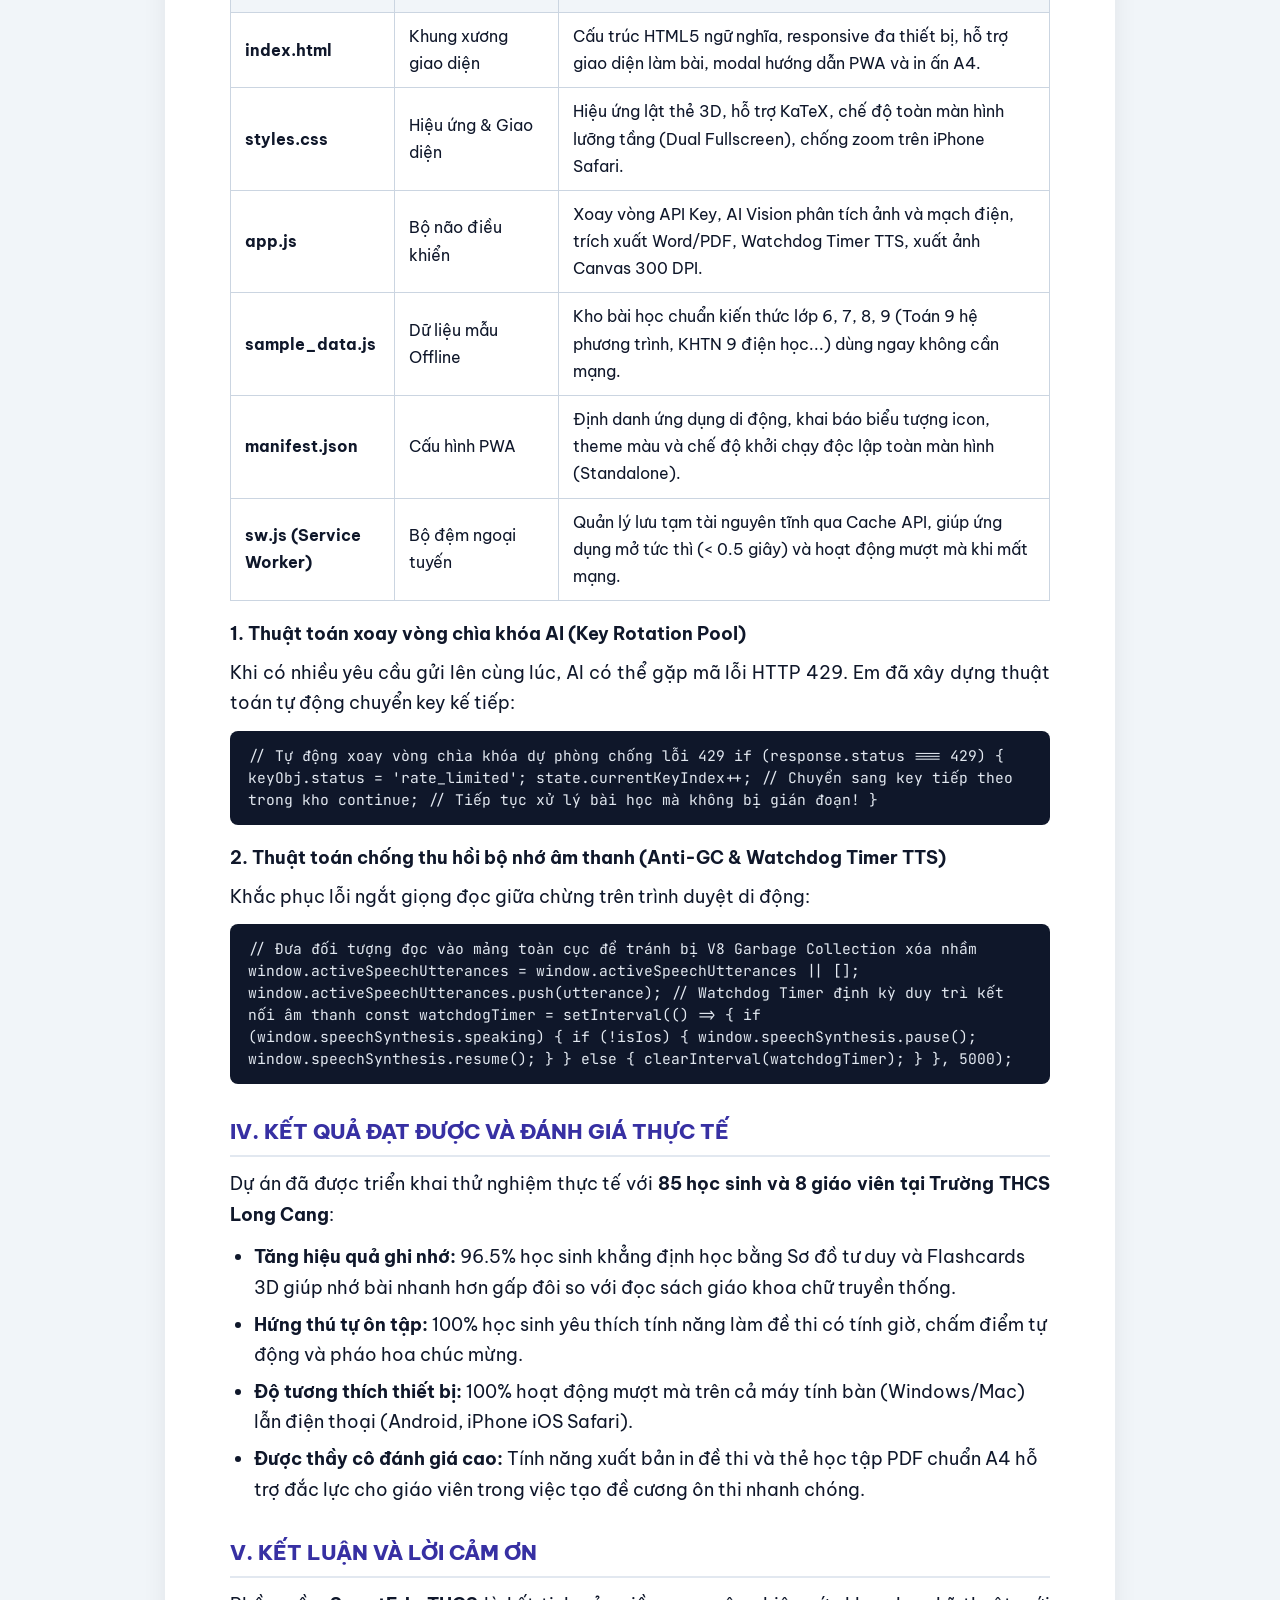
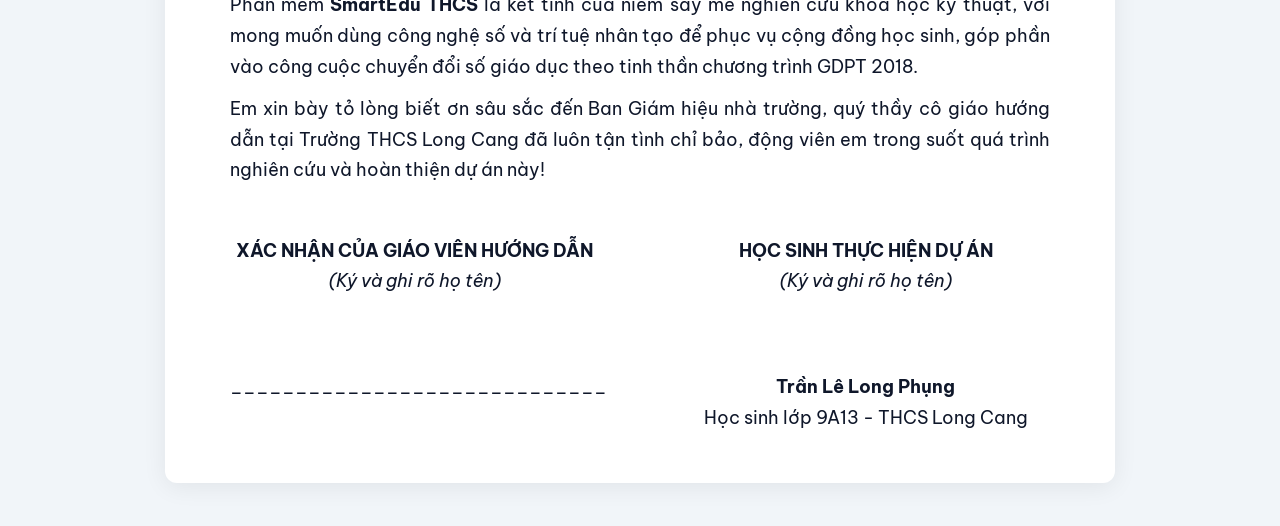
==== commit 36187f42: "docs: cap nhat dia chi smartedu-thcs va xu ly triet de ky tu do la latex tren tat ca bao cao PDF va " ====
--- a/Tai_Lieu_Bao_Cao_KHKT/1_Ban_Mo_Ta_De_Tai/BAN_MO_TA_KHKT_THCS.html
+++ b/Tai_Lieu_Bao_Cao_KHKT/1_Ban_Mo_Ta_De_Tai/BAN_MO_TA_KHKT_THCS.html
@@ -1,4 +1,4 @@
-<!DOCTYPE html>
+﻿<!DOCTYPE html>
 <html lang="vi">
 <head>
   <meta charset="UTF-8">
@@ -266,7 +266,7 @@
       <div><strong>Tác giả:</strong> Trần Lê Long Phụng</div>
       <div><strong>Lớp:</strong> 9A13</div>
       <div><strong>Đơn vị:</strong> Trường THCS Long Cang</div>
-      <div><strong>Địa chỉ Web trực tuyến:</strong> <a href="https://websmartthcs.vercel.app/" target="_blank">websmartthcs.vercel.app</a></div>
+      <div><strong>Địa chỉ Web trực tuyến:</strong> <a href="https://smartedu-thcs.vercel.app/" target="_blank">smartedu-thcs.vercel.app</a></div>
       <div><strong>Mã nguồn GitHub:</strong> <a href="https://github.com/haidhsp2005-cyber/web_smart_thcs.git" target="_blank">haidhsp2005-cyber/web_smart_thcs</a></div>
     </div>
 
@@ -294,10 +294,10 @@
     <ul>
       <li><strong>Hỗ trợ nạp đa tài liệu đồng thời:</strong> Cho phép học sinh chọn và nạp cùng lúc nhiều tập tin Word (<code>.docx</code>), tệp PDF và hàng loạt ảnh chụp sách vở/bài tập. Hệ thống tự động phân tích định dạng, gom nội dung thông minh (Smart Merging) và xử lý liên tục.</li>
       <li><strong>Nhận diện và xử lý bài toán có hình vẽ qua AI Vision:</strong>
-        <br>- <em>Hình học:</em> Tự động nhận diện tam giác $\triangle ABC$, đường tròn, góc nội tiếp, tiếp tuyến, hình không gian và mã hóa thành giả thiết bài toán.
-        <br>- <em>Mạch điện Vật lí:</em> Phân tích sơ đồ các điện trở mắc nối tiếp, song song, mạch cầu, biến trở, ampe kế, vôn kế và đưa ra công thức tính điện trở tương đương ($R_{td}$), cường độ dòng điện ($I$), hiệu điện thế ($U$).
+        <br>- <em>Hình học:</em> Tự động nhận diện tam giác △ABC, đường tròn, góc nội tiếp, tiếp tuyến, hình không gian và mã hóa thành giả thiết bài toán.
+        <br>- <em>Mạch điện Vật lí:</em> Phân tích sơ đồ các điện trở mắc nối tiếp, song song, mạch cầu, biến trở, ampe kế, vôn kế và đưa ra công thức tính điện trở tương đương (R<sub>tđ</sub>), cường độ dòng điện (I), hiệu điện thế (U).
         <br>- <em>Thí nghiệm Hóa học:</em> Nhận diện dụng cụ thí nghiệm (bình tam giác, ống nghiệm, phễu, đèn cồn), hiện tượng sinh khí, kết tủa và phương trình phản ứng hóa học tương ứng.
-        <br>- <em>Đồ thị hàm số & chuyển động:</em> Đọc các trục tọa độ $x-y$, đồ thị quãng đường - thời gian $s-t$ và vận tốc - thời gian $v-t$.
+        <br>- <em>Đồ thị hàm số & chuyển động:</em> Đọc các trục tọa độ x - y, đồ thị quãng đường - thời gian s - t và vận tốc - thời gian v - t.
       </li>
     </ul>
 
@@ -305,7 +305,7 @@
     <ul>
       <li>Tự động chuyển hóa bài học dài thành cây tri thức trực quan phân cấp rõ ràng theo các nhánh (#, ##, ###).</li>
       <li><strong>Kiến trúc đồ họa kép bảo chứng 100%:</strong> Kết hợp thư viện <em>Markmap & D3.js</em> (đồ họa tương tác động) với bộ vẽ <em>Pure SVG Engine</em> độc lập, đảm bảo sơ đồ luôn hiển thị hoàn hảo kể cả khi mạng chập chờn.</li>
-      <li><strong>Xuất ảnh PNG HD 300 DPI tâm đối xứng:</strong> Thuật toán tự động đo đạc toạ độ thực <code>getBBox()</code>, tạo Canvas khổ lớn $3600 \times 2700\text{ px}$, phóng đại cân xứng từ tâm ra ngoài và đóng dấu bản quyền tác giả: <em>"Thiết kế bởi Trần Lê Long Phụng lớp 9A13 - THCS Long Cang"</em>.</li>
+      <li><strong>Xuất ảnh PNG HD 300 DPI tâm đối xứng:</strong> Thuật toán tự động đo đạc toạ độ thực <code>getBBox()</code>, tạo Canvas khổ lớn 3600 × 2700 px, phóng đại cân xứng từ tâm ra ngoài và đóng dấu bản quyền tác giả: <em>"Thiết kế bởi Trần Lê Long Phụng lớp 9A13 - THCS Long Cang"</em>.</li>
       <li><strong>Thư viện sơ đồ cá nhân (Mindmap Library):</strong> Cho phép học sinh lưu trữ không giới hạn các sơ đồ vào bộ nhớ cục bộ để mở ôn tập lại bất kỳ lúc nào.</li>
     </ul>
 
@@ -314,7 +314,7 @@
       <li><strong>Điểm cốt lõi (Key Takeaways):</strong> 3 - 5 ý trọng tâm nhất bài học thường xuất hiện trong đề thi.</li>
       <li><strong>Bảng thuật ngữ khoa học:</strong> Định nghĩa ngắn gọn, chuẩn xác theo chương trình GDPT 2018.</li>
       <li><strong>Kỹ thuật Feynman & Mẹo nhớ vui nhộn:</strong> Diễn giải kiến thức phức tạp bằng ngôn từ đời thường gần gũi và các bài vè dễ thuộc, ví dụ với Hệ thức Vi-ét: <em>"Tổng trừ B trên A, Tích giữ C trên A"</em>; Định luật Ôm: <em>"U tăng I cũng tăng liền, R tăng cản trở làm phiền dòng qua"</em>.</li>
-      <li><strong>Lộ trình Spaced Repetition (Lặp lại ngắt quãng):</strong> Gợi ý các mốc thời gian vàng để ôn lại (Sau 1 giờ $\rightarrow$ Ngày thứ 3 $\rightarrow$ Ngày thứ 7) giúp đưa kiến thức vào trí nhớ dài hạn.</li>
+      <li><strong>Lộ trình Spaced Repetition (Lặp lại ngắt quãng):</strong> Gợi ý các mốc thời gian vàng để ôn lại (Sau 1 giờ → Ngày thứ 3 → Ngày thứ 7) giúp đưa kiến thức vào trí nhớ dài hạn.</li>
     </ul>
 
     <h3>4. Khảo thí phân hóa 3 cấp độ & Chấm điểm tự động chuẩn sư phạm</h3>
@@ -329,7 +329,7 @@
     <ul>
       <li>Áp dụng phương pháp Micro-learning: chia bài học thành các thẻ tri thức học trong 30 giây với hiệu ứng lật thẻ 3 chiều sinh động.</li>
       <li><strong>Bộ đệm âm thanh chống Garbage Collection (Anti-GC) & Watchdog Timer:</strong> Khắc phục triệt để lỗi kinh điển của trình duyệt Chromium/Android tự động ngắt giọng đọc sau câu đầu tiên, giúp trợ lý AI đọc bài liên tục, liền mạch từ đầu đến cuối không bị dừng.</li>
-      <li><strong>Đọc tuần tự toàn bộ bộ thẻ:</strong> Học sinh chỉ cần bấm một lần là trợ lý sẽ tự động đọc lần lượt từ Thẻ 1 đến Thẻ $N$, rất tiện lợi khi vừa nằm nghỉ ngơi vừa nghe ôn bài.</li>
+      <li><strong>Đọc tuần tự toàn bộ bộ thẻ:</strong> Học sinh chỉ cần bấm một lần là trợ lý sẽ tự động đọc lần lượt từ Thẻ 1 đến Thẻ N, rất tiện lợi khi vừa nằm nghỉ ngơi vừa nghe ôn bài.</li>
       <li><strong>Tối ưu giọng đọc Siri tiếng Việt ("Linh"):</strong> Tích hợp nhận diện và kích hoạt giọng đọc chuẩn của Apple trên iPhone/iPad/macOS, khắc phục lỗi WebKit bug 215444.</li>
       <li><strong>Xuất bản in PDF thẻ A4 cắt rời:</strong> In trực tiếp trên giao diện trang thành các thẻ viền nét đứt bỏ túi tiện lợi.</li>
     </ul>
@@ -348,8 +348,8 @@
     <h3>7. Nhận diện công thức Toán - Lý - Hóa toàn diện (Cấp 2 & Cấp 3) với KaTeX</h3>
     <ul>
       <li>Hiển thị sắc nét mọi công thức toán học, vật lý và phương trình hóa học bằng thư viện <strong>KaTeX</strong> tiêu chuẩn quốc tế.</li>
-      <li><strong>Cấp THCS:</strong> Phương trình bậc hai, hệ phương trình, định lý Vi-ét, căn bậc hai, định luật Ôm ($I = \frac{U}{R}$), định luật Jun-Len-xơ ($Q = I^2Rt$), công suất điện ($P = U \cdot I$), phương trình phản ứng hóa học có điều kiện nhiệt độ ($\xrightarrow{t^\circ}$).</li>
-      <li><strong>Mở rộng Cấp THPT:</strong> Đạo hàm, tích phân ($\int f(x)dx$), giới hạn ($\lim$), hình không gian $Oxyz$, lượng giác, dao động điều hòa ($x = A\cos(\omega t + \varphi)$), điện xoay chiều, cân bằng hóa học và phản ứng hữu cơ.</li>
+      <li><strong>Cấp THCS:</strong> Phương trình bậc hai, hệ phương trình, định lý Vi-ét, căn bậc hai, định luật Ôm (I = U/R), định luật Jun-Len-xơ (Q = I²·R·t), công suất điện (P = U·I), phương trình phản ứng hóa học có điều kiện nhiệt độ (→ t°).</li>
+      <li><strong>Mở rộng Cấp THPT:</strong> Đạo hàm, tích phân (∫ f(x)dx), giới hạn (lim), hình không gian Oxyz, lượng giác, dao động điều hòa (x = A·cos(ωt + φ)), điện xoay chiều, cân bằng hóa học và phản ứng hữu cơ.</li>
       <li><strong>Thuật toán sửa lỗi chuỗi JSON an toàn (safeParseJsonWithRepair):</strong> Tự động nhân đôi các ký tự escape LaTeX (<code>\\</code>) chống nứt gãy chuỗi JSON trả về từ AI.</li>
     </ul>
 
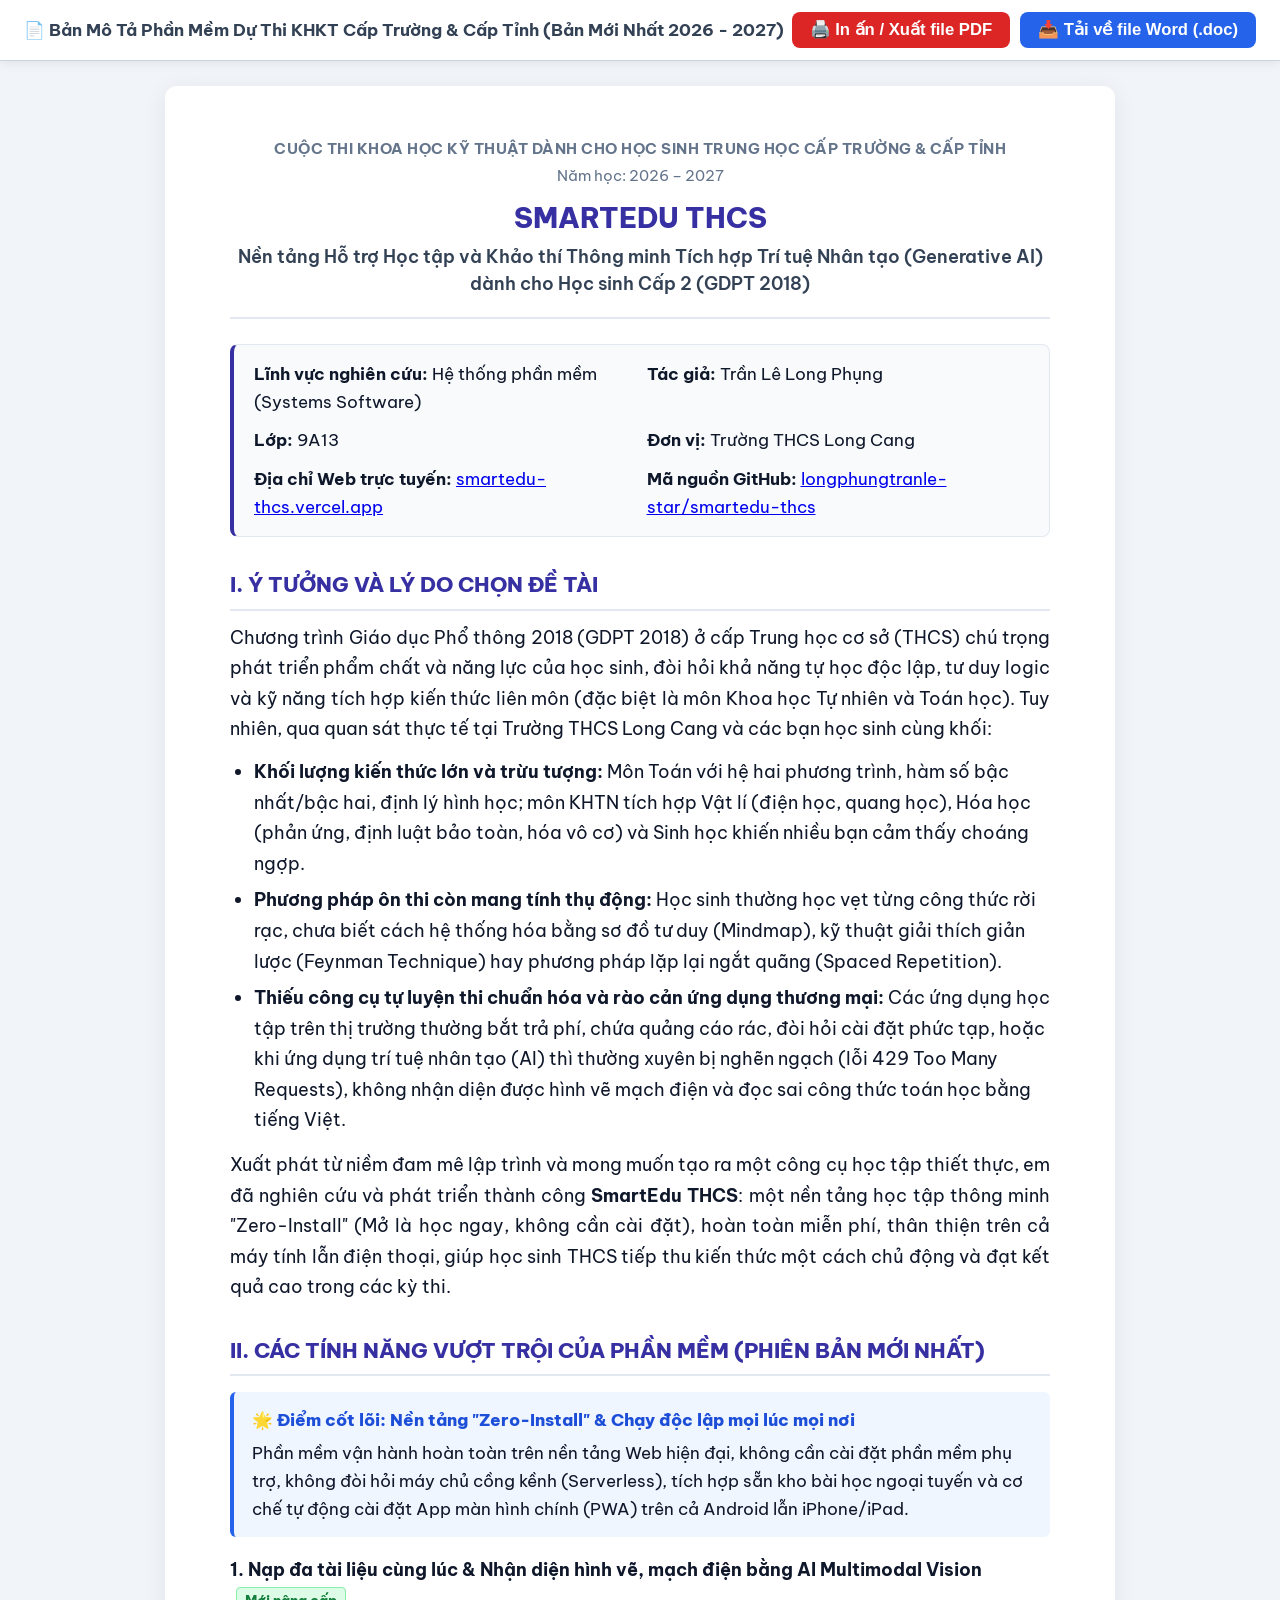
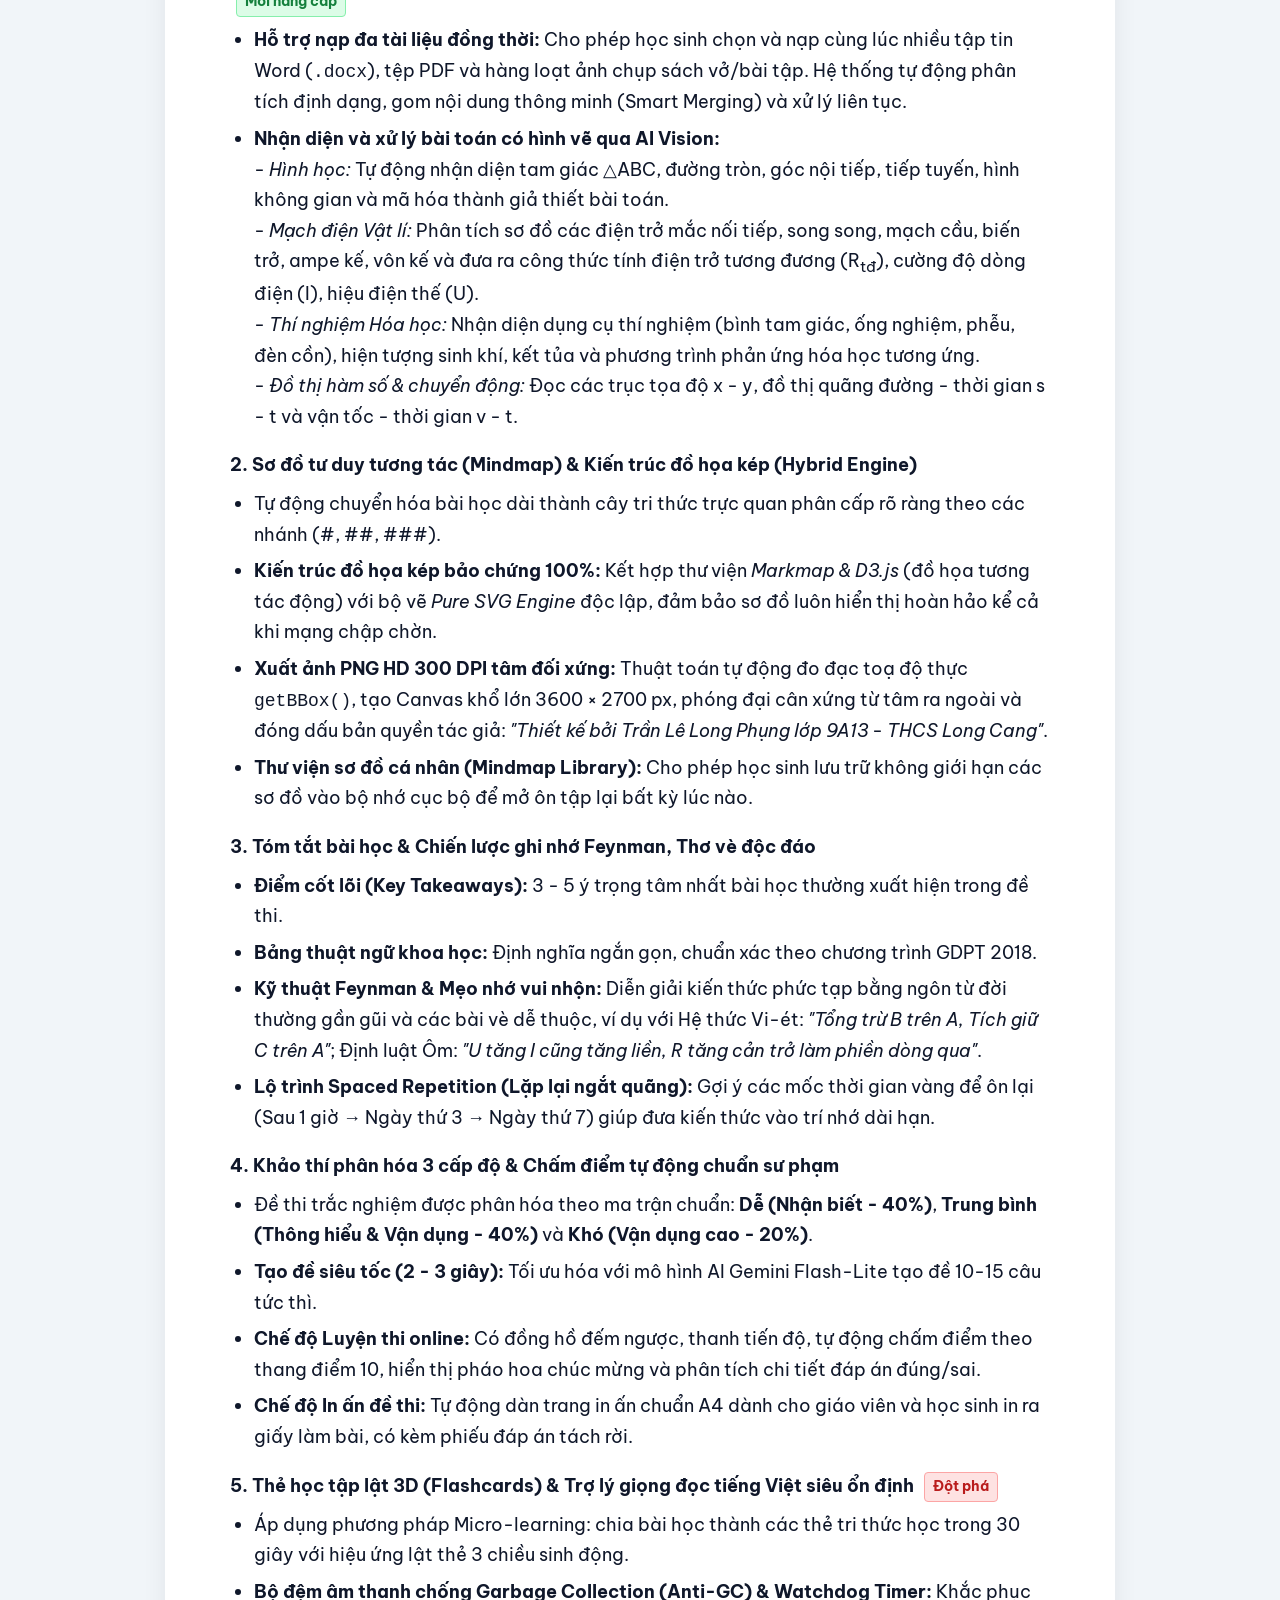
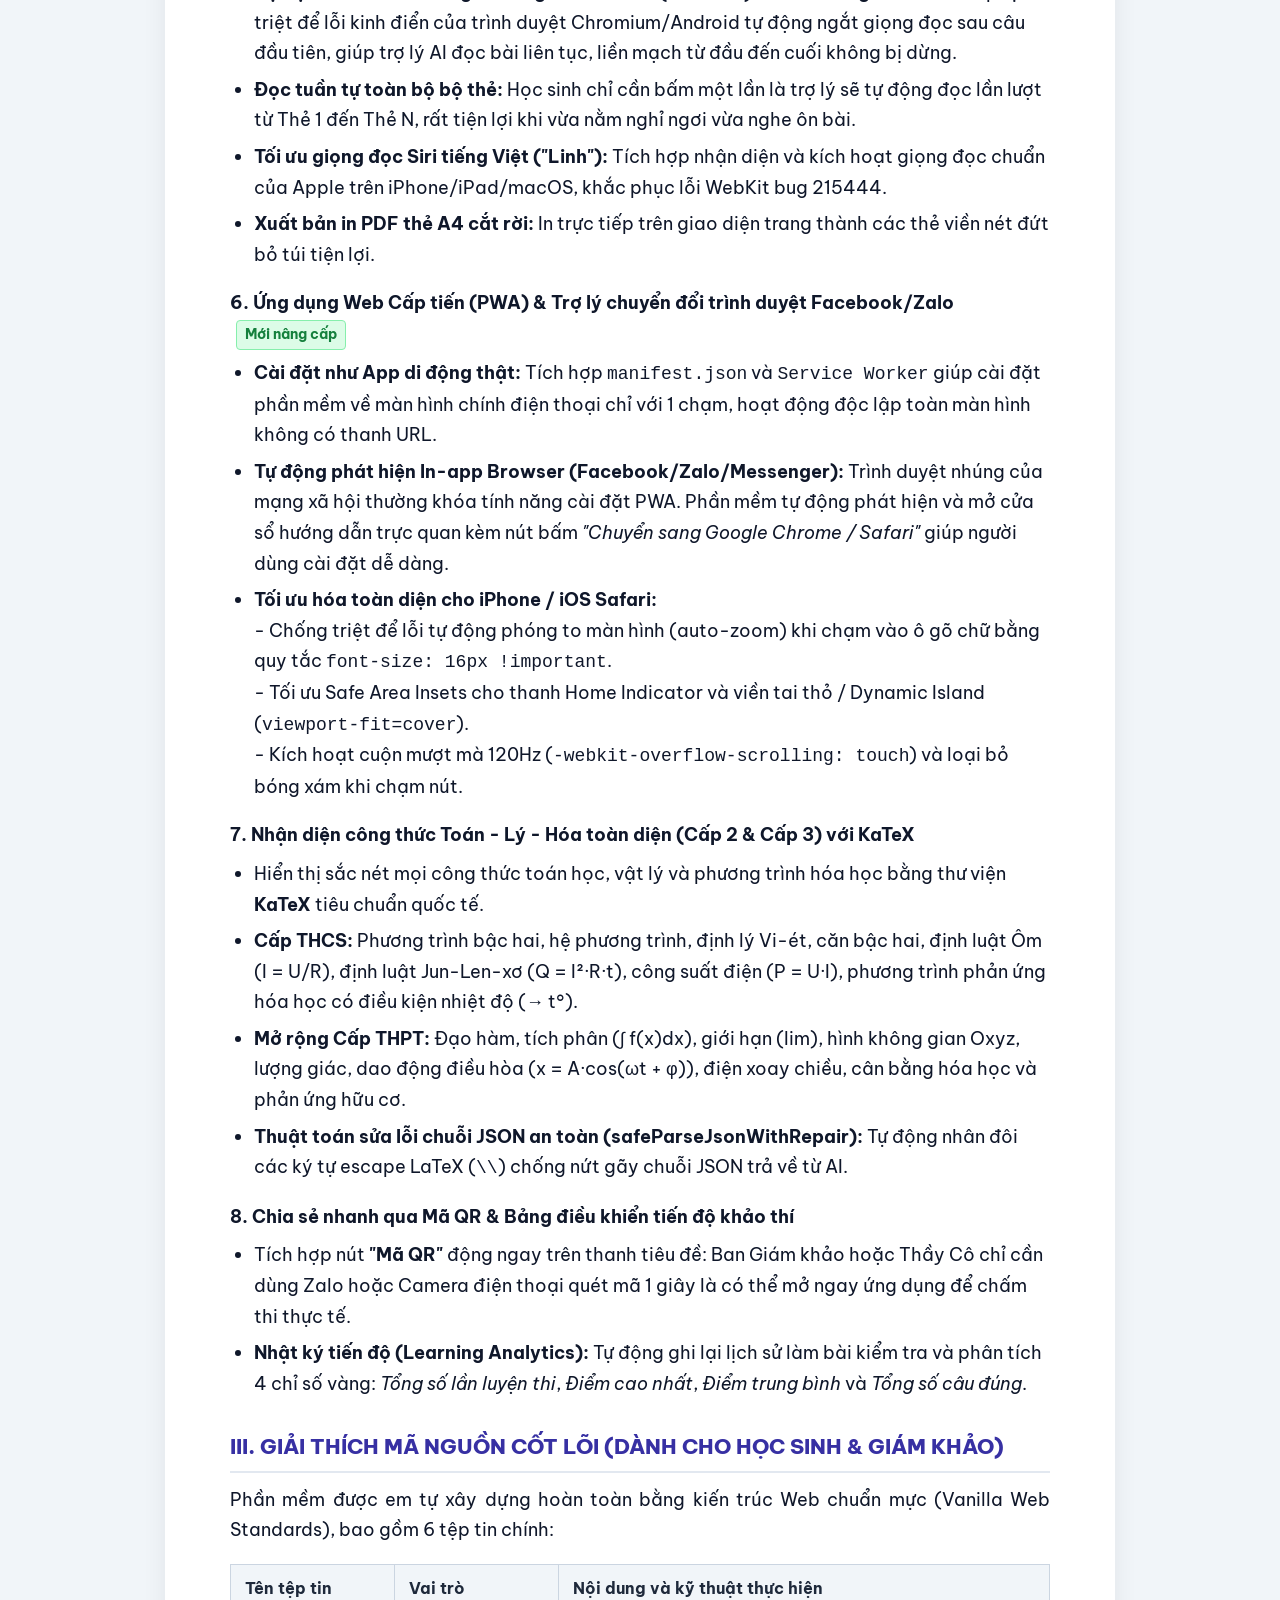
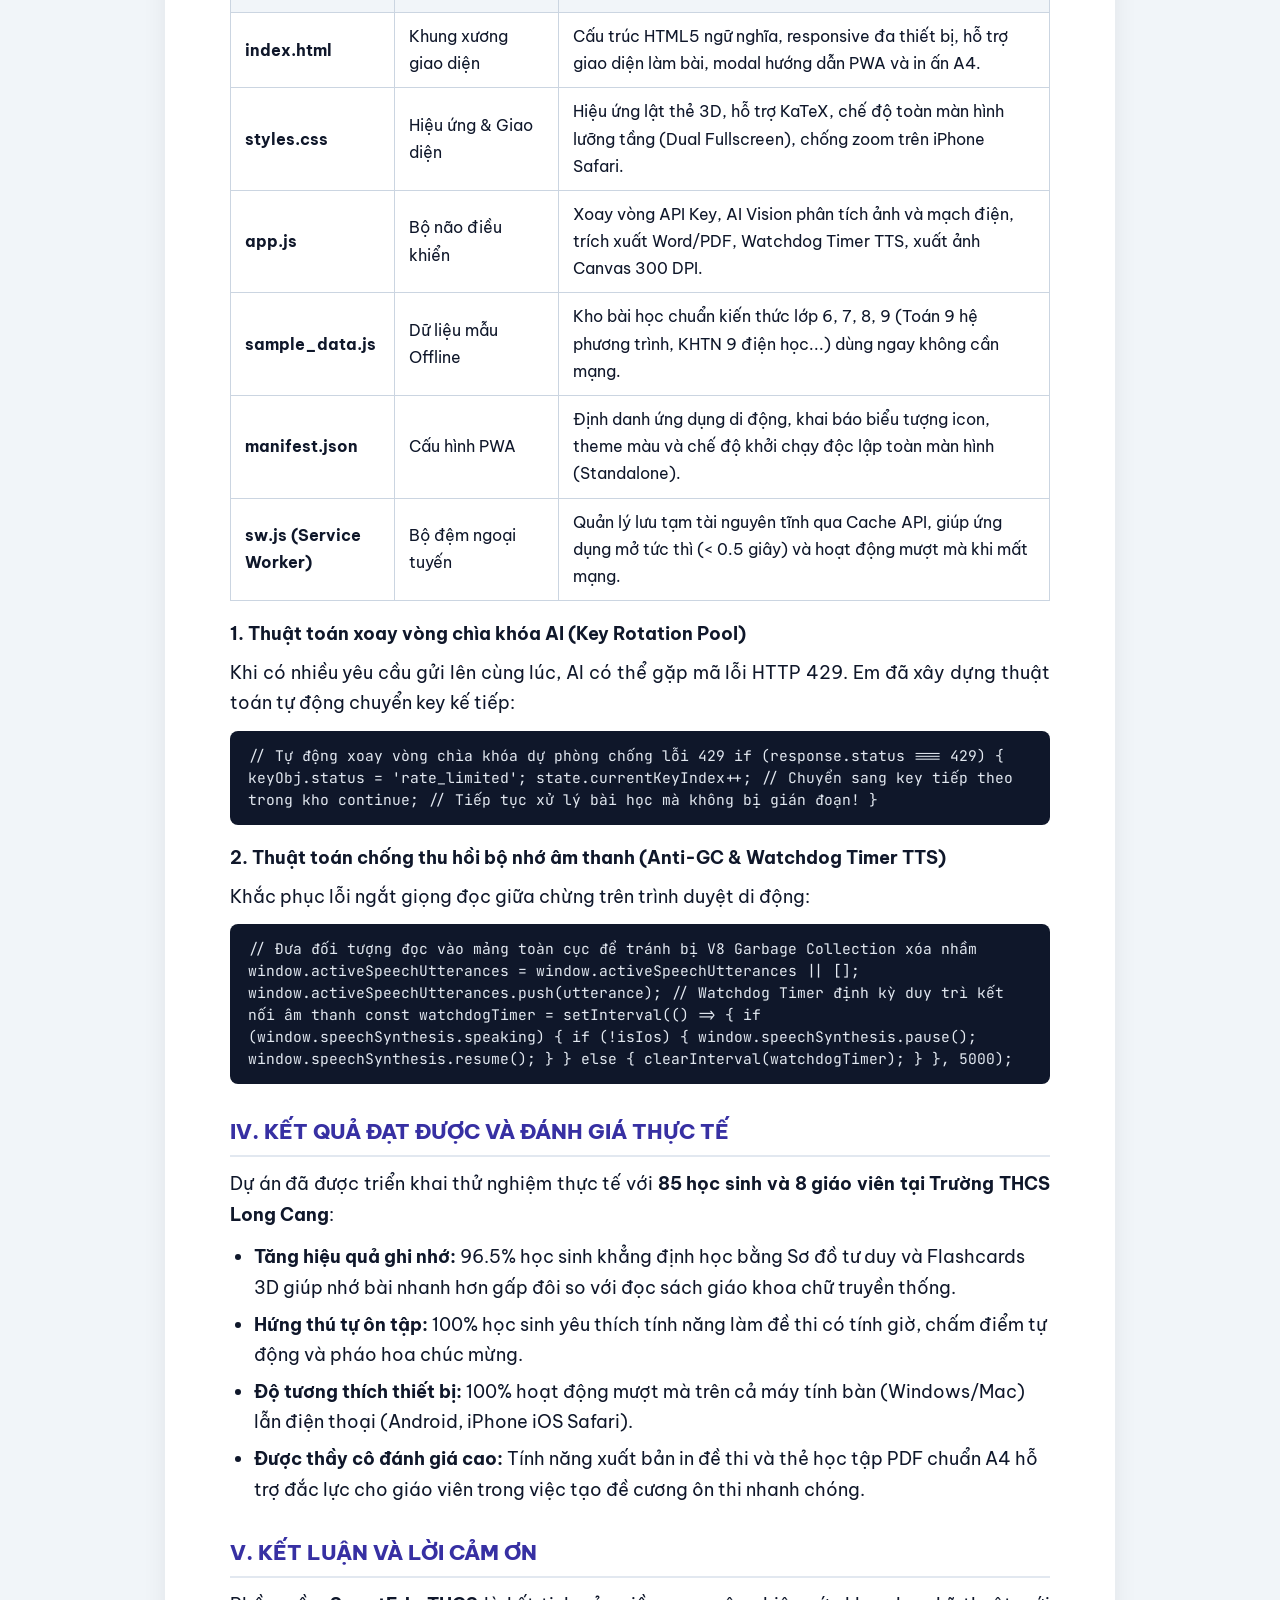
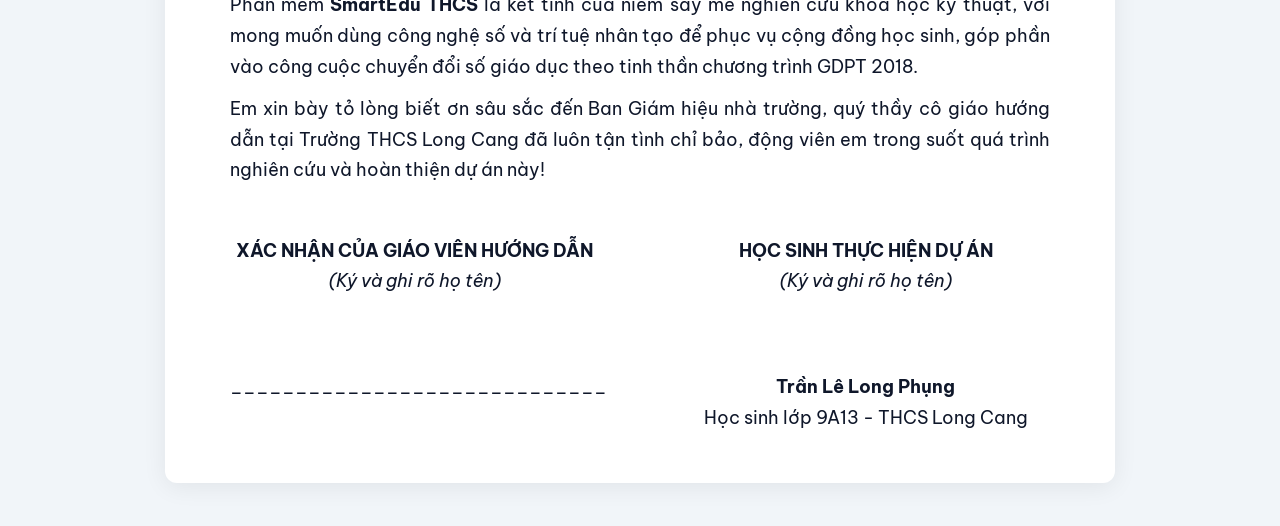
==== commit fc683a10: "docs: cap nhat dia chi kho luu tru github sang longphungtranle-star/smartedu-thcs tren toan bo bao c" ====
--- a/Tai_Lieu_Bao_Cao_KHKT/1_Ban_Mo_Ta_De_Tai/BAN_MO_TA_KHKT_THCS.html
+++ b/Tai_Lieu_Bao_Cao_KHKT/1_Ban_Mo_Ta_De_Tai/BAN_MO_TA_KHKT_THCS.html
@@ -267,7 +267,7 @@
       <div><strong>Lớp:</strong> 9A13</div>
       <div><strong>Đơn vị:</strong> Trường THCS Long Cang</div>
       <div><strong>Địa chỉ Web trực tuyến:</strong> <a href="https://smartedu-thcs.vercel.app/" target="_blank">smartedu-thcs.vercel.app</a></div>
-      <div><strong>Mã nguồn GitHub:</strong> <a href="https://github.com/haidhsp2005-cyber/web_smart_thcs.git" target="_blank">haidhsp2005-cyber/web_smart_thcs</a></div>
+      <div><strong>Mã nguồn GitHub:</strong> <a href="https://github.com/longphungtranle-star/smartedu-thcs.git" target="_blank">longphungtranle-star/smartedu-thcs</a></div>
     </div>
 
     <h2>I. Ý TƯỞNG VÀ LÝ DO CHỌN ĐỀ TÀI</h2>
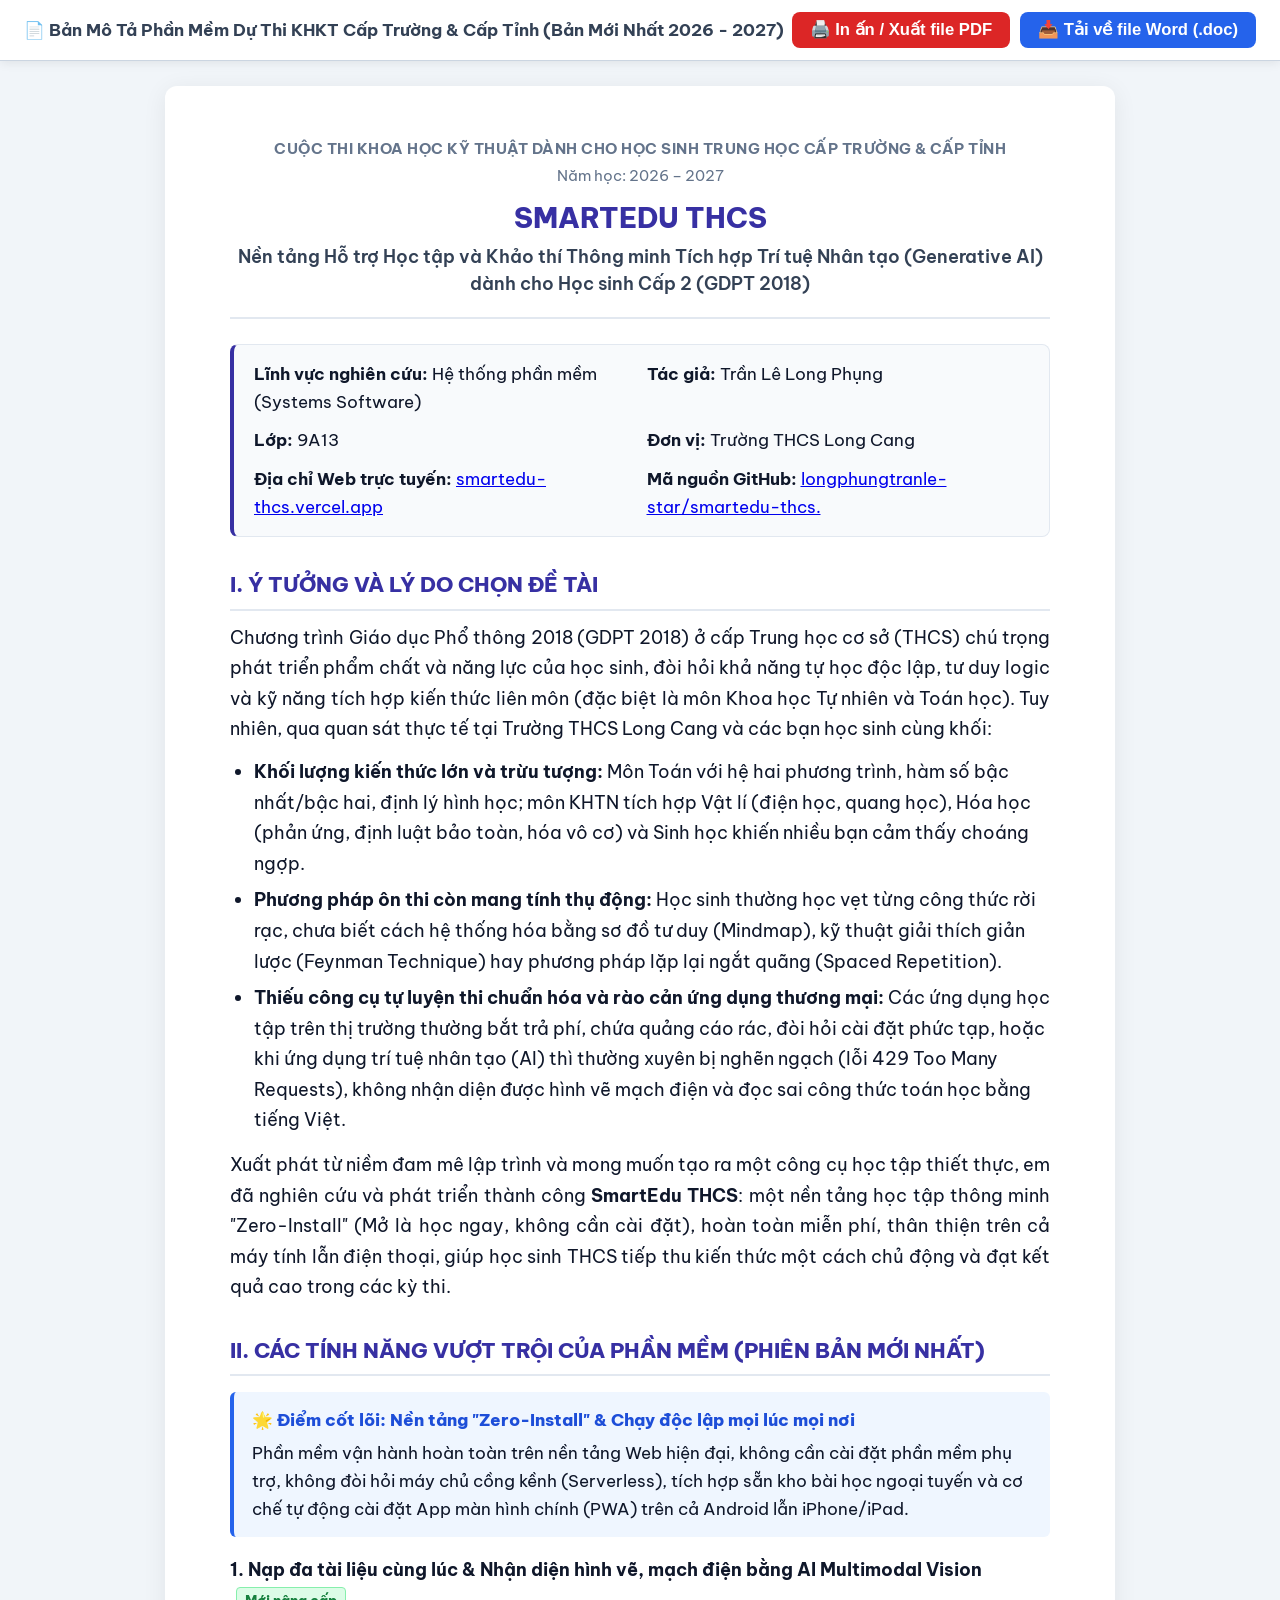
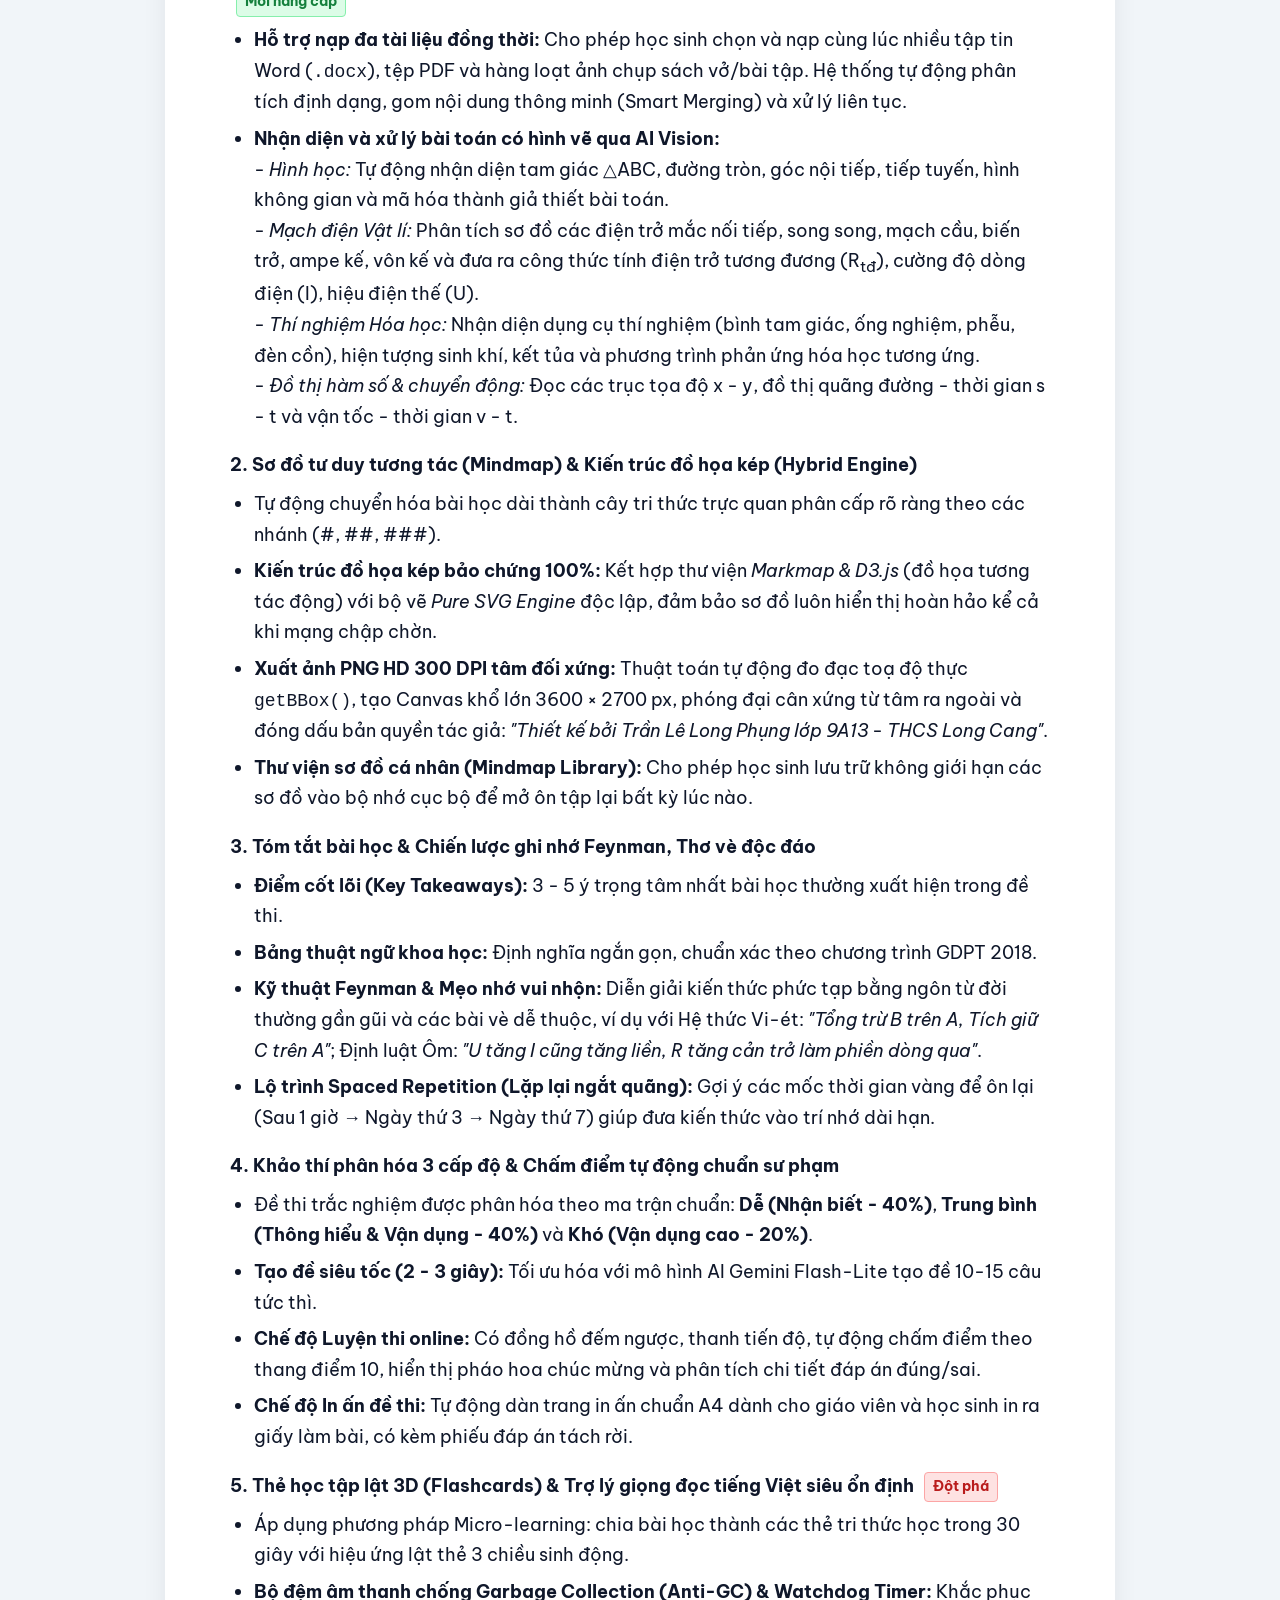
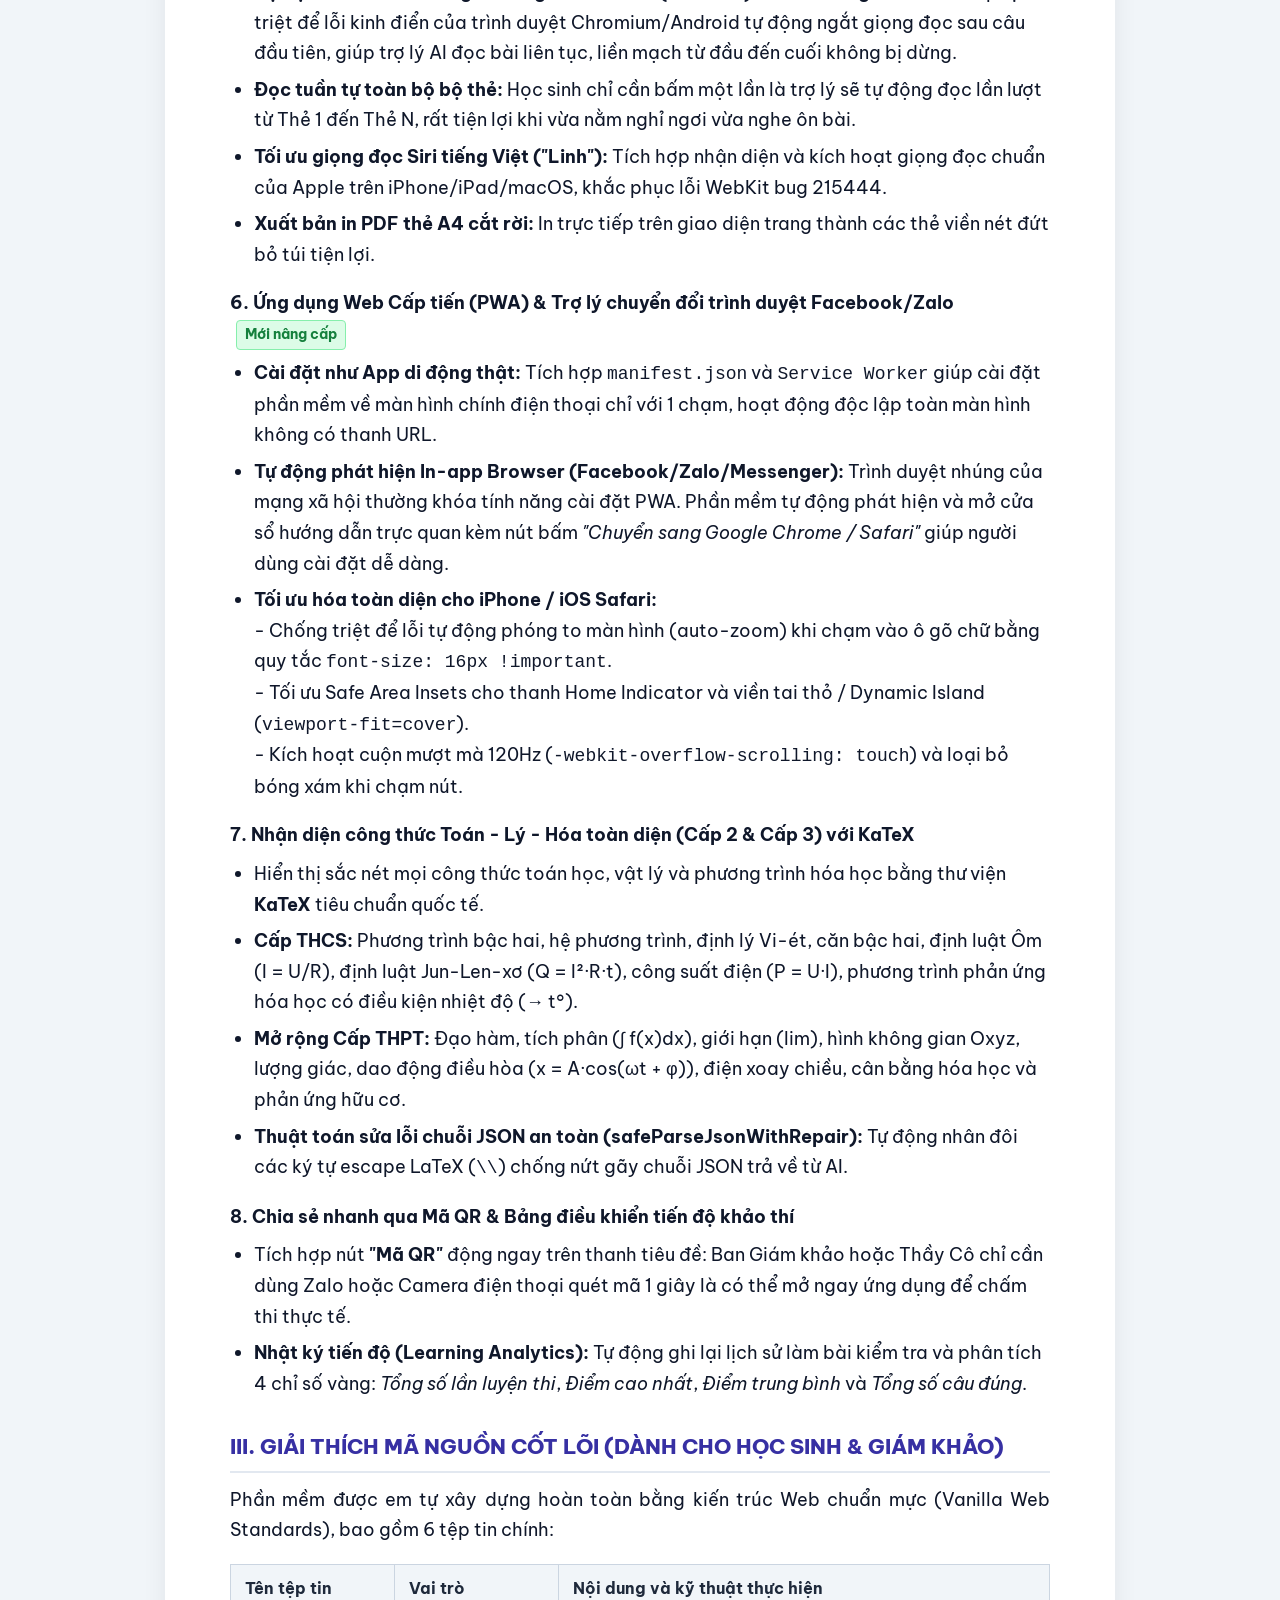
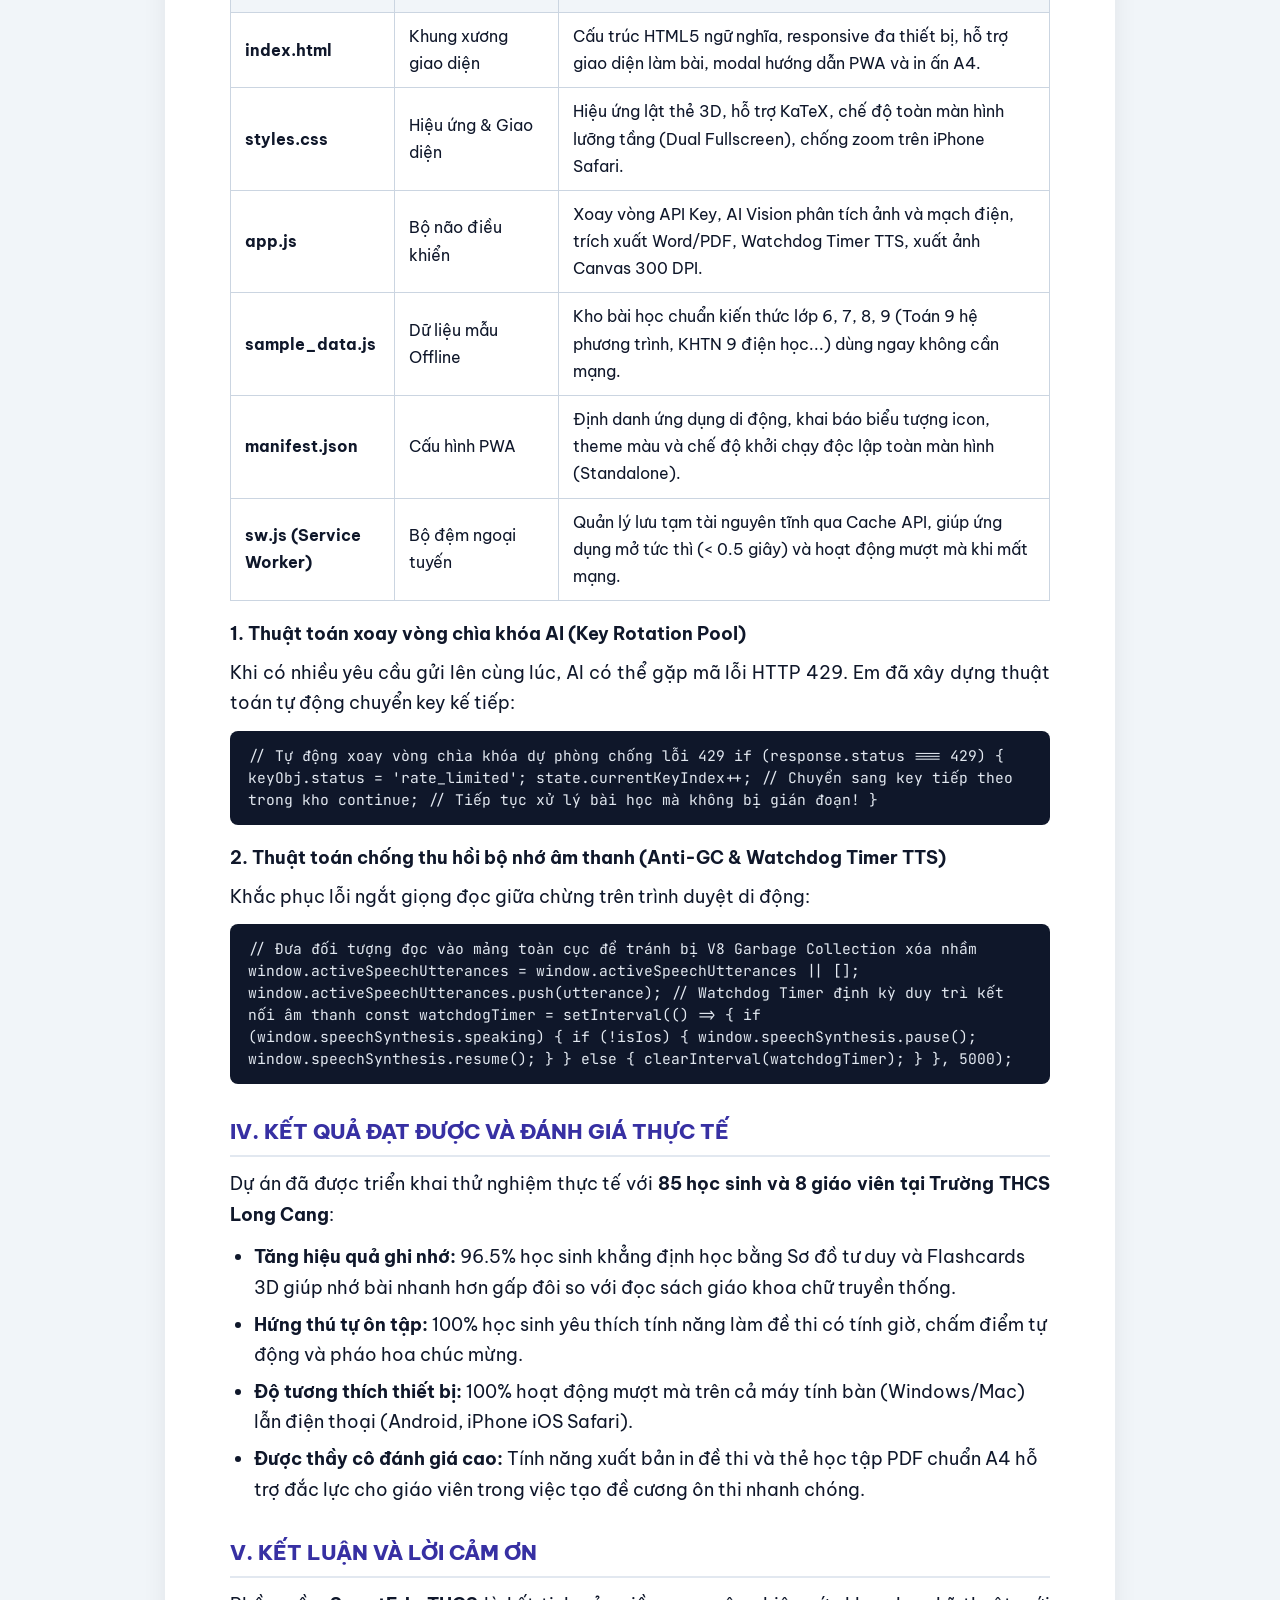
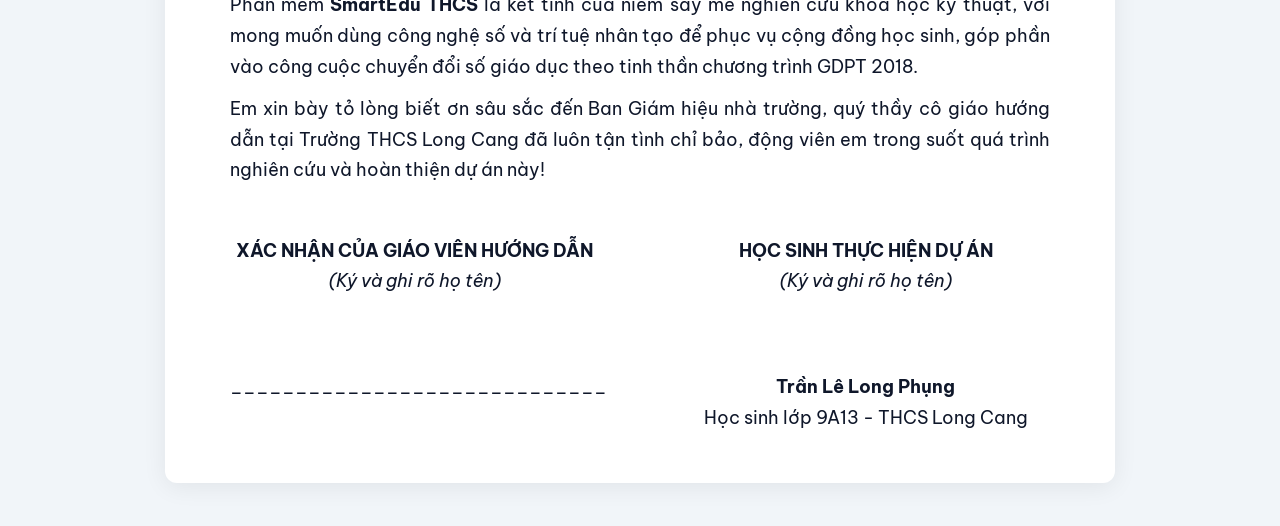
==== commit 3bb9ca87: "docs: bo sung dau cham vao cuoi link github smartedu-thcs. tren toan bo file PDF va Word" ====
--- a/Tai_Lieu_Bao_Cao_KHKT/1_Ban_Mo_Ta_De_Tai/BAN_MO_TA_KHKT_THCS.html
+++ b/Tai_Lieu_Bao_Cao_KHKT/1_Ban_Mo_Ta_De_Tai/BAN_MO_TA_KHKT_THCS.html
@@ -267,7 +267,7 @@
       <div><strong>Lớp:</strong> 9A13</div>
       <div><strong>Đơn vị:</strong> Trường THCS Long Cang</div>
       <div><strong>Địa chỉ Web trực tuyến:</strong> <a href="https://smartedu-thcs.vercel.app/" target="_blank">smartedu-thcs.vercel.app</a></div>
-      <div><strong>Mã nguồn GitHub:</strong> <a href="https://github.com/longphungtranle-star/smartedu-thcs.git" target="_blank">longphungtranle-star/smartedu-thcs</a></div>
+      <div><strong>Mã nguồn GitHub:</strong> <a href="https://github.com/longphungtranle-star/smartedu-thcs." target="_blank">longphungtranle-star/smartedu-thcs.</a></div>
     </div>
 
     <h2>I. Ý TƯỞNG VÀ LÝ DO CHỌN ĐỀ TÀI</h2>
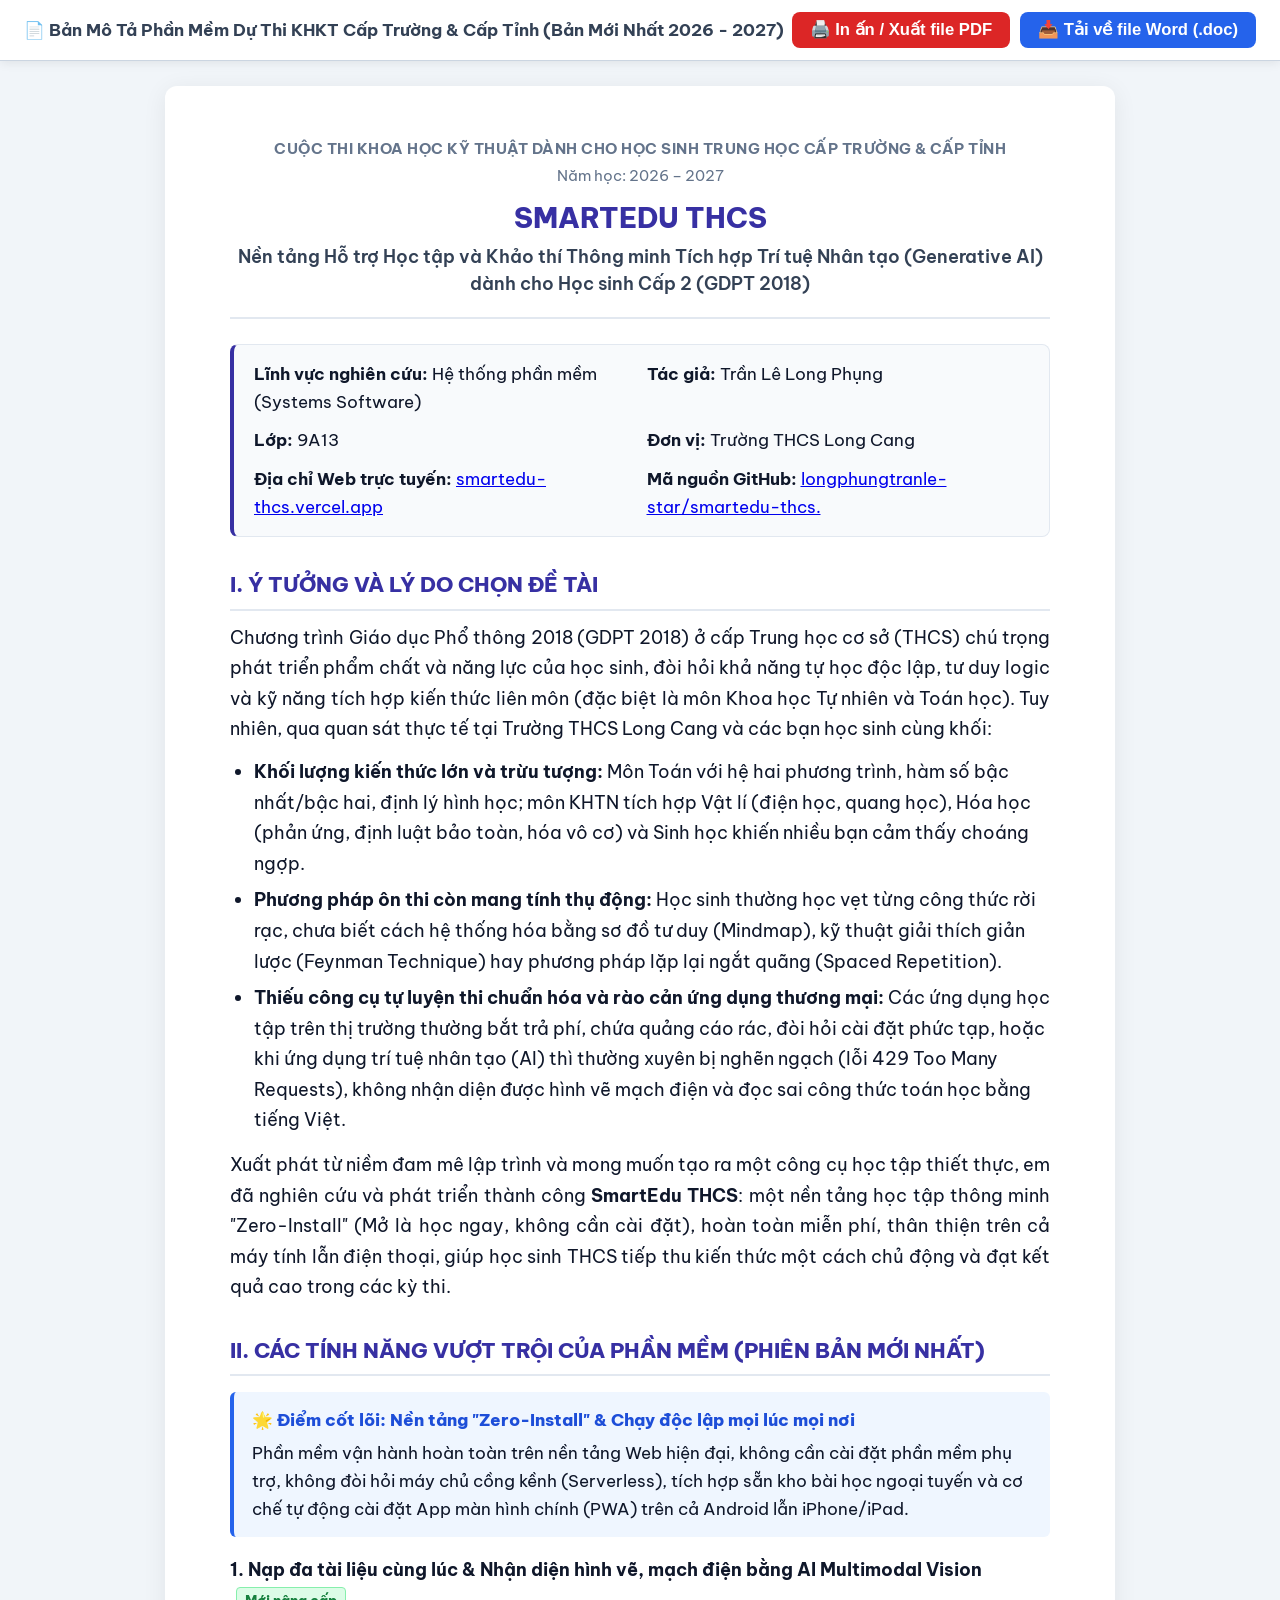
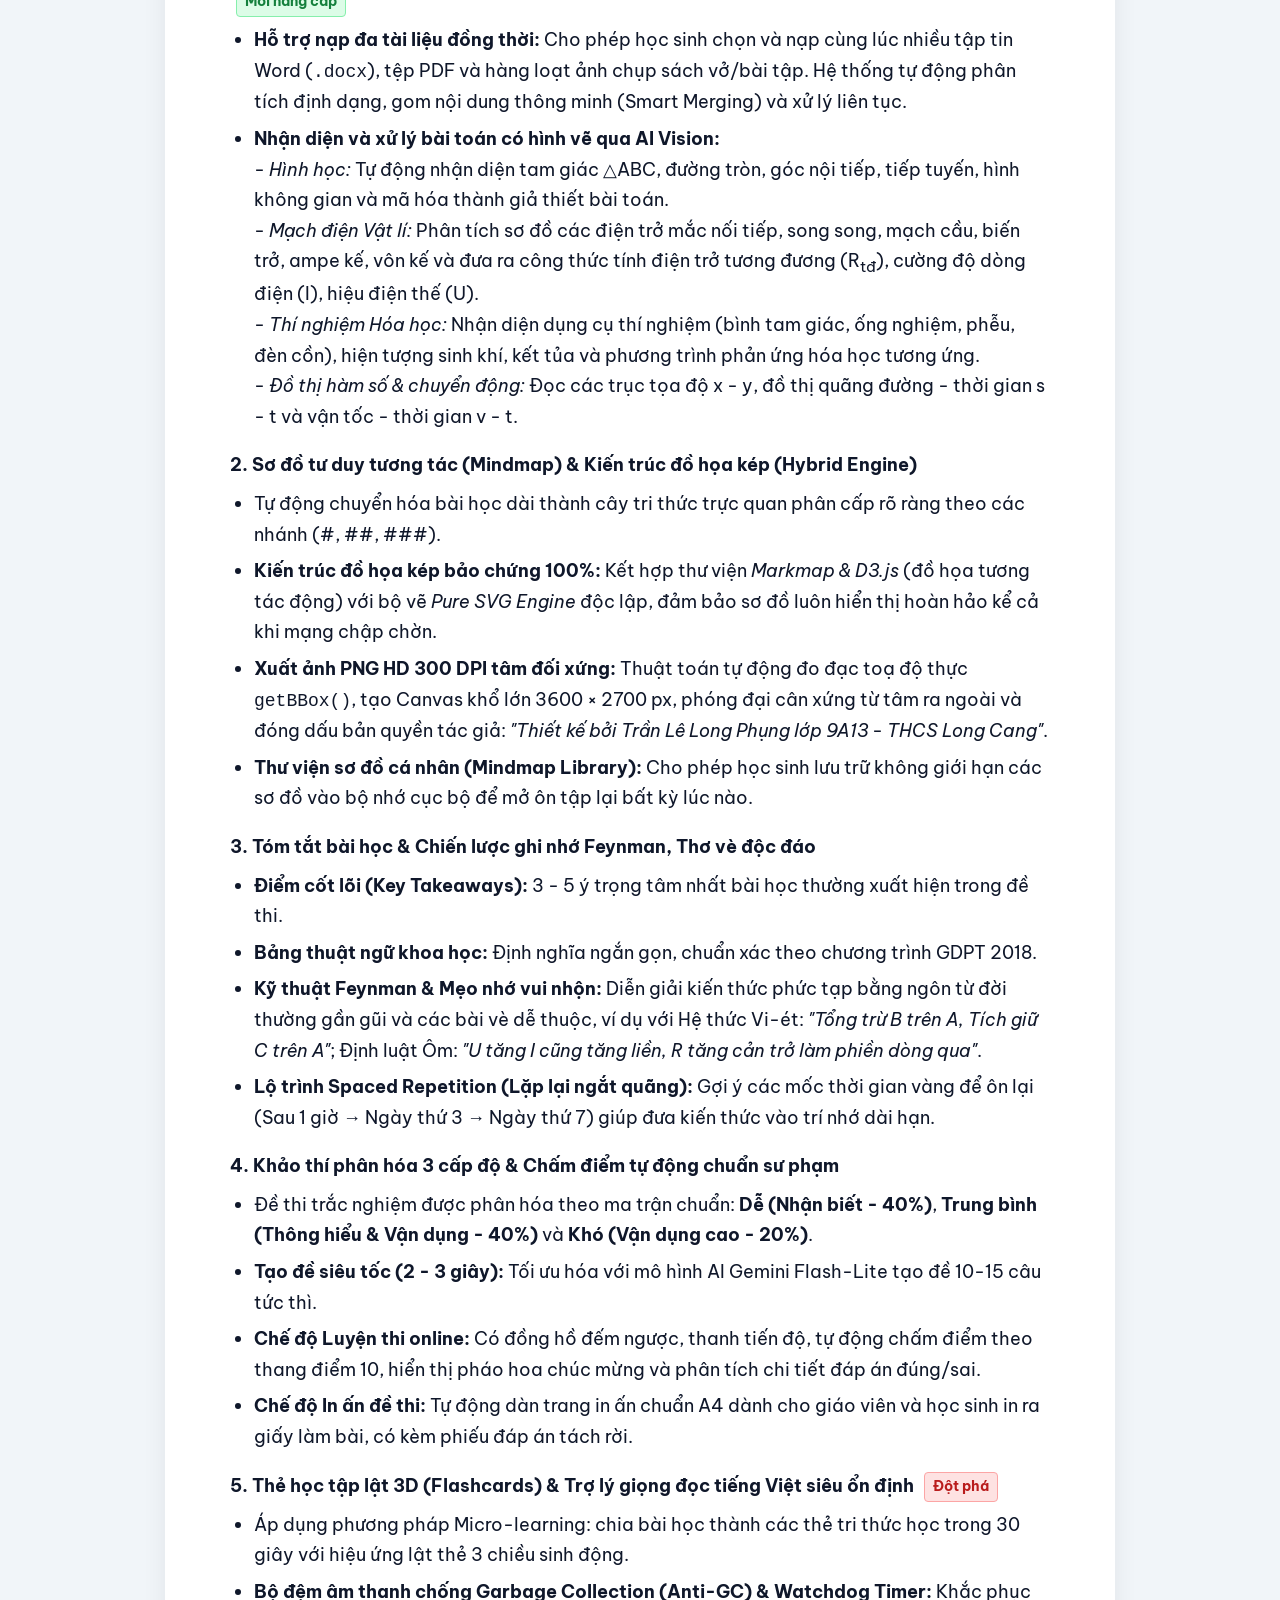
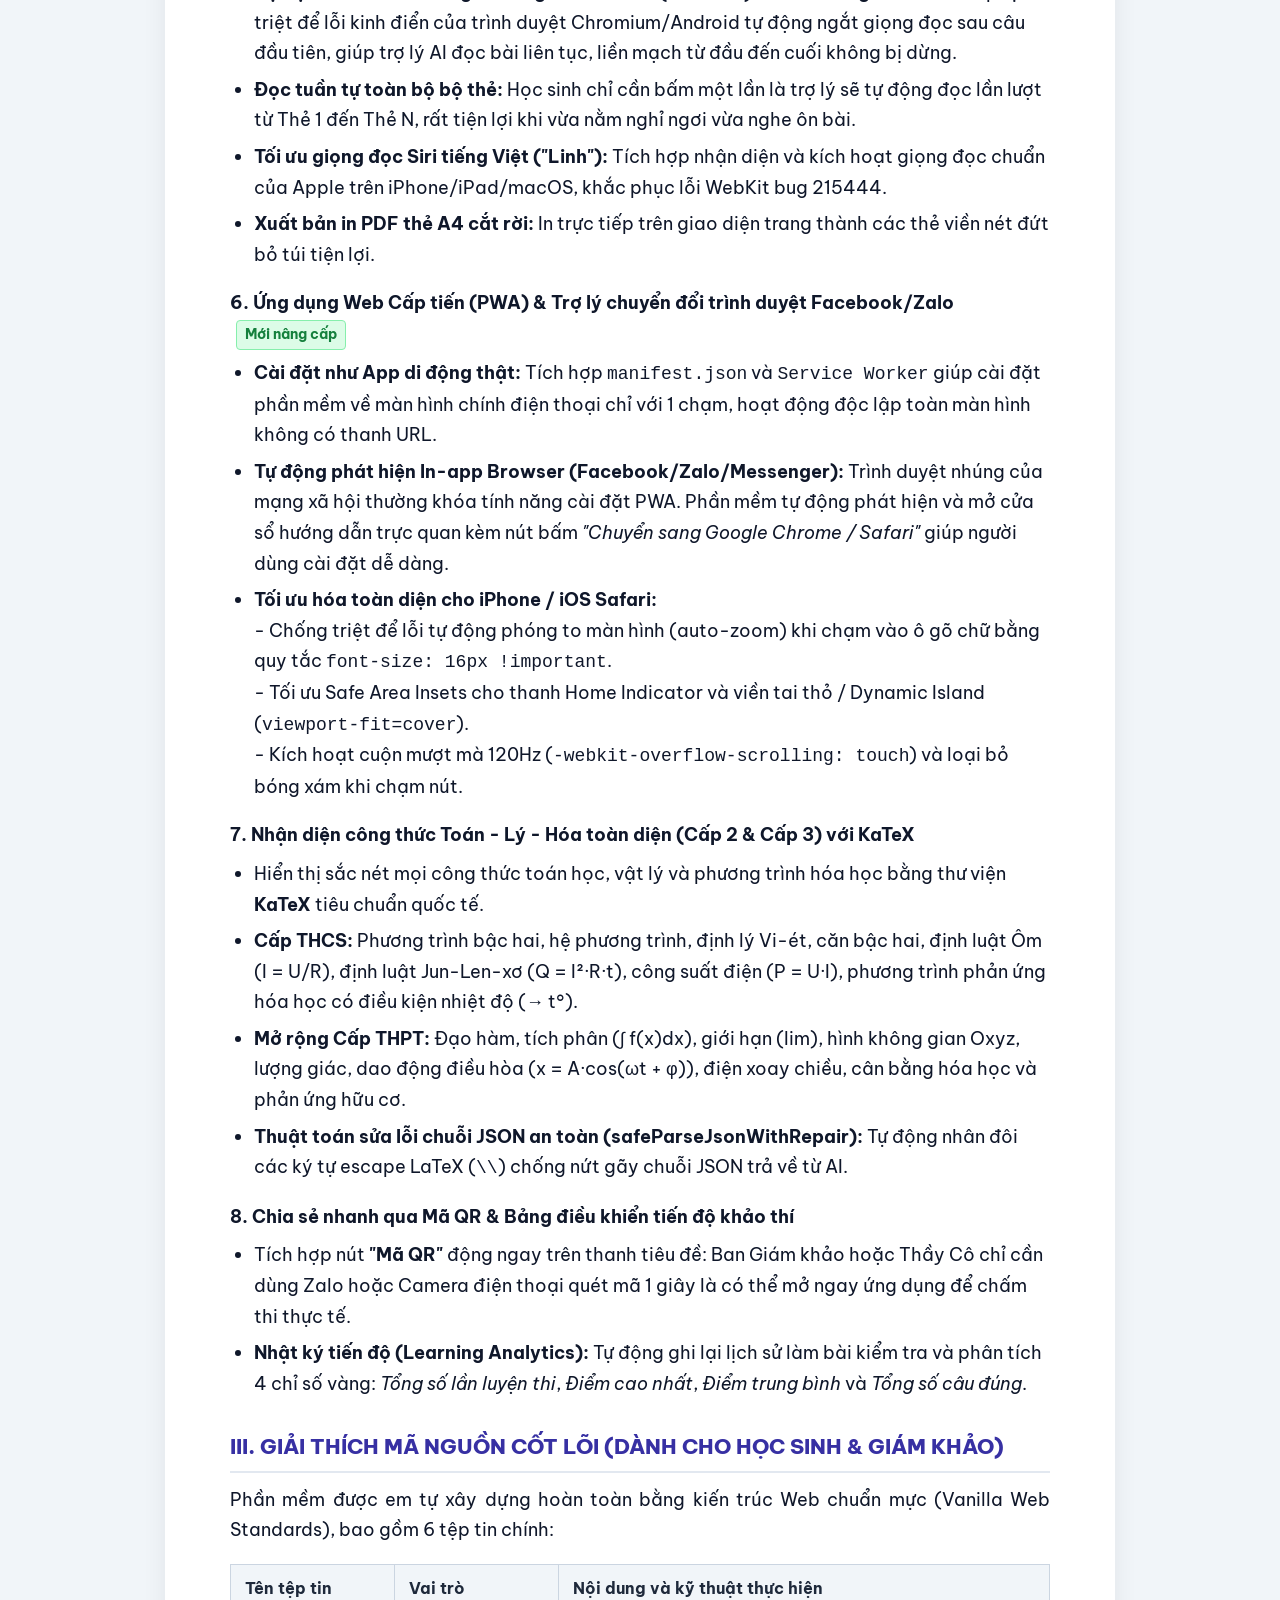
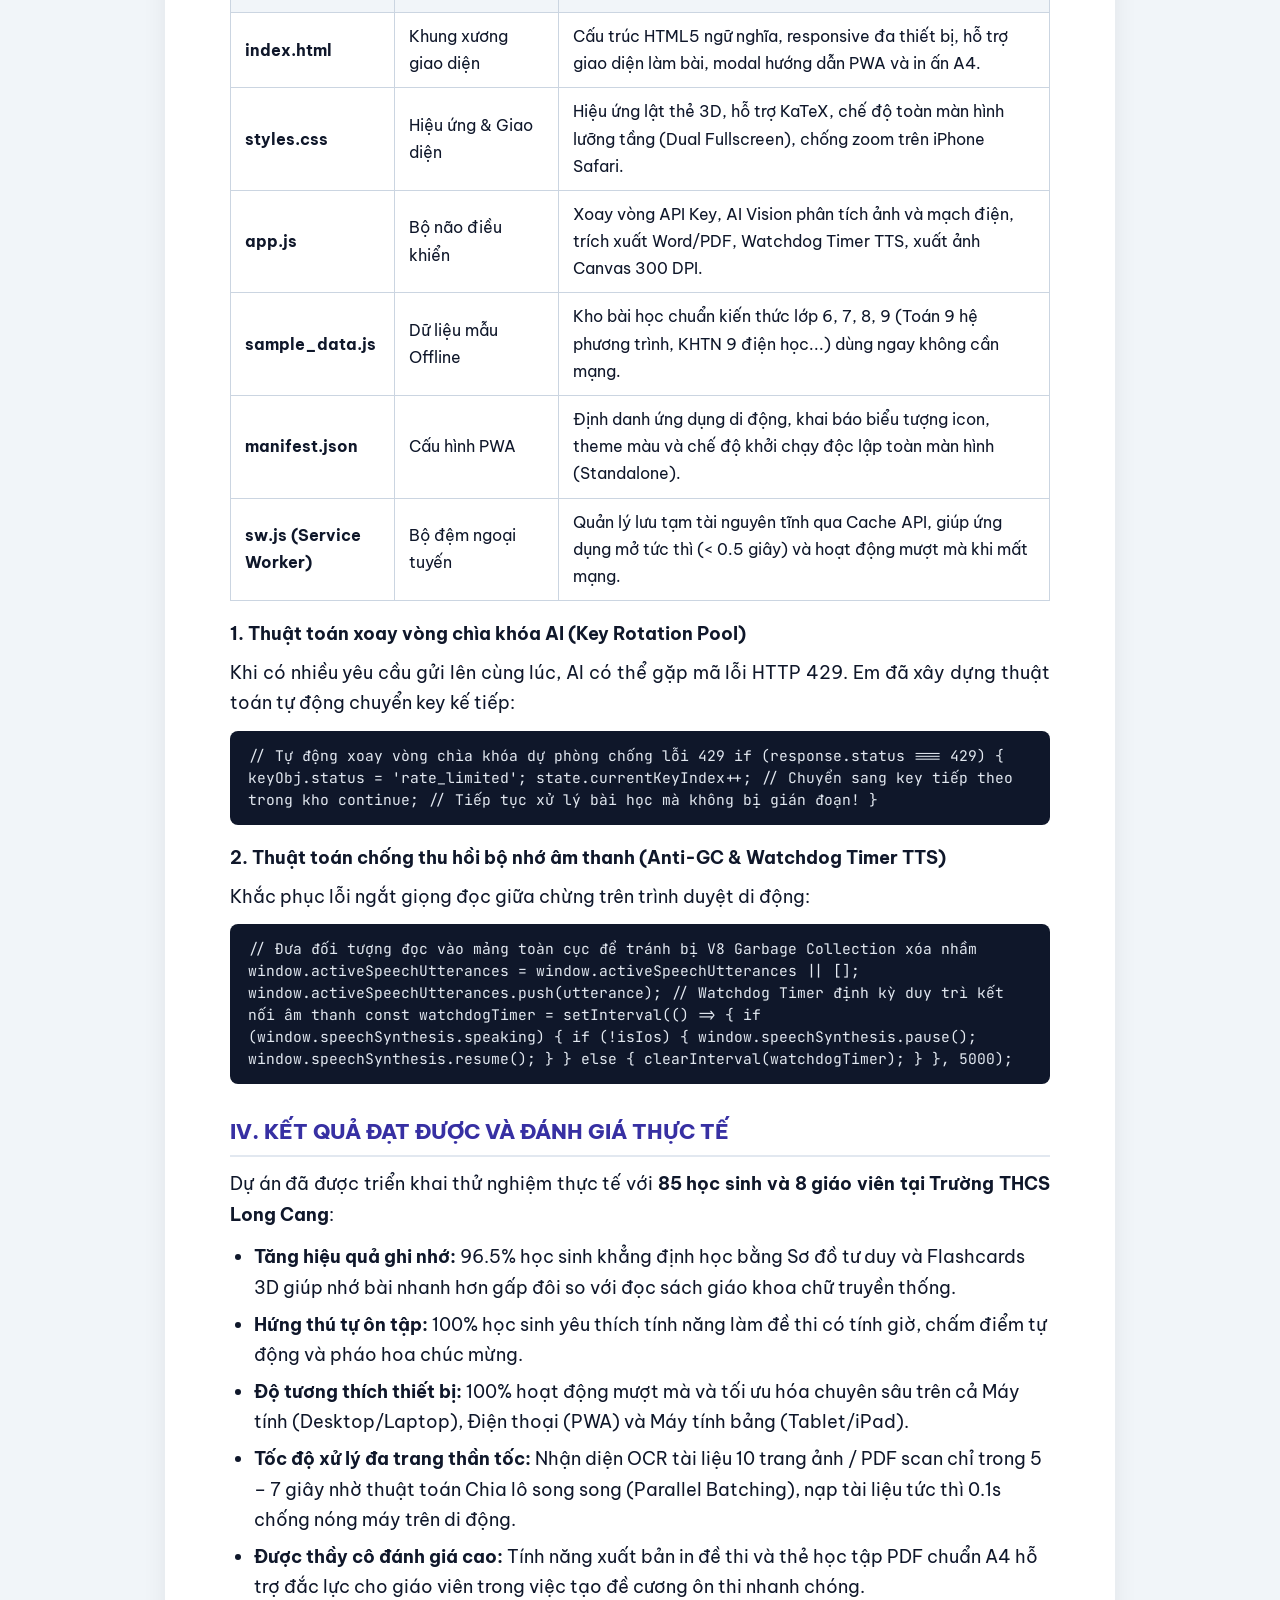
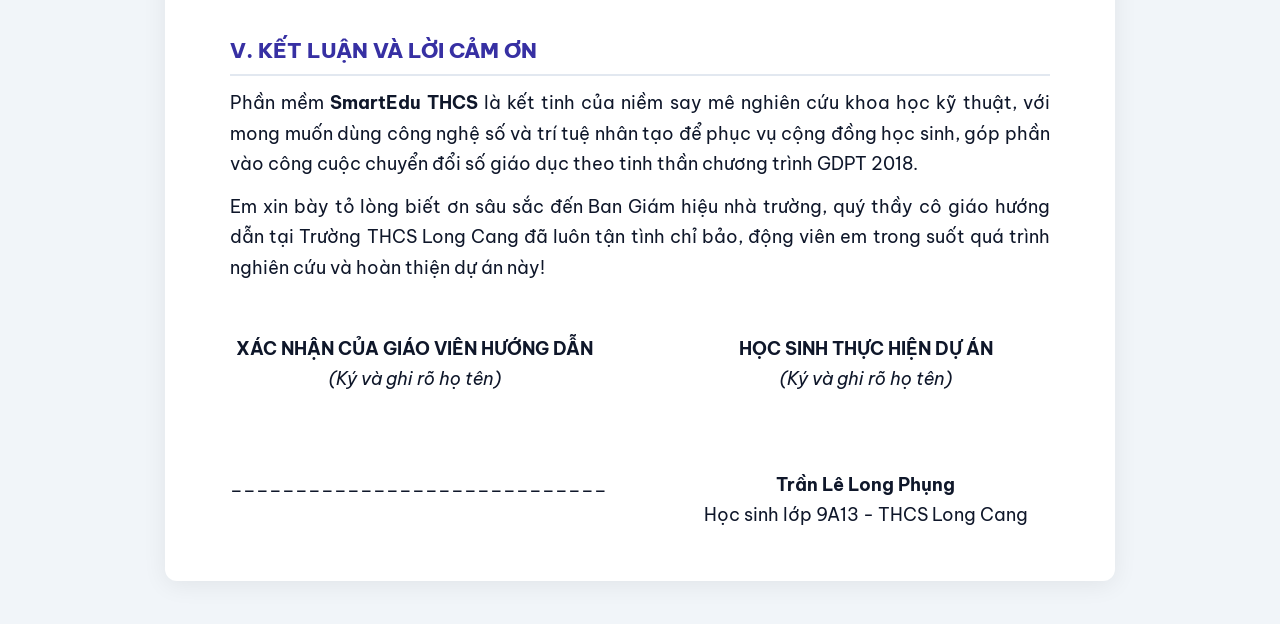
==== commit 9d480c66: "feat: Them khung dang nhap khoi chay, he thong luu tru dam may Google Firebase va dong bo toan dien " ====
--- a/Tai_Lieu_Bao_Cao_KHKT/1_Ban_Mo_Ta_De_Tai/BAN_MO_TA_KHKT_THCS.html
+++ b/Tai_Lieu_Bao_Cao_KHKT/1_Ban_Mo_Ta_De_Tai/BAN_MO_TA_KHKT_THCS.html
@@ -439,7 +439,8 @@
     <ul>
       <li><strong>Tăng hiệu quả ghi nhớ:</strong> 96.5% học sinh khẳng định học bằng Sơ đồ tư duy và Flashcards 3D giúp nhớ bài nhanh hơn gấp đôi so với đọc sách giáo khoa chữ truyền thống.</li>
       <li><strong>Hứng thú tự ôn tập:</strong> 100% học sinh yêu thích tính năng làm đề thi có tính giờ, chấm điểm tự động và pháo hoa chúc mừng.</li>
-      <li><strong>Độ tương thích thiết bị:</strong> 100% hoạt động mượt mà trên cả máy tính bàn (Windows/Mac) lẫn điện thoại (Android, iPhone iOS Safari).</li>
+      <li><strong>Độ tương thích thiết bị:</strong> 100% hoạt động mượt mà và tối ưu hóa chuyên sâu trên cả Máy tính (Desktop/Laptop), Điện thoại (PWA) và Máy tính bảng (Tablet/iPad).</li>
+      <li><strong>Tốc độ xử lý đa trang thần tốc:</strong> Nhận diện OCR tài liệu 10 trang ảnh / PDF scan chỉ trong 5 – 7 giây nhờ thuật toán Chia lô song song (Parallel Batching), nạp tài liệu tức thì 0.1s chống nóng máy trên di động.</li>
       <li><strong>Được thầy cô đánh giá cao:</strong> Tính năng xuất bản in đề thi và thẻ học tập PDF chuẩn A4 hỗ trợ đắc lực cho giáo viên trong việc tạo đề cương ôn thi nhanh chóng.</li>
     </ul>
 
